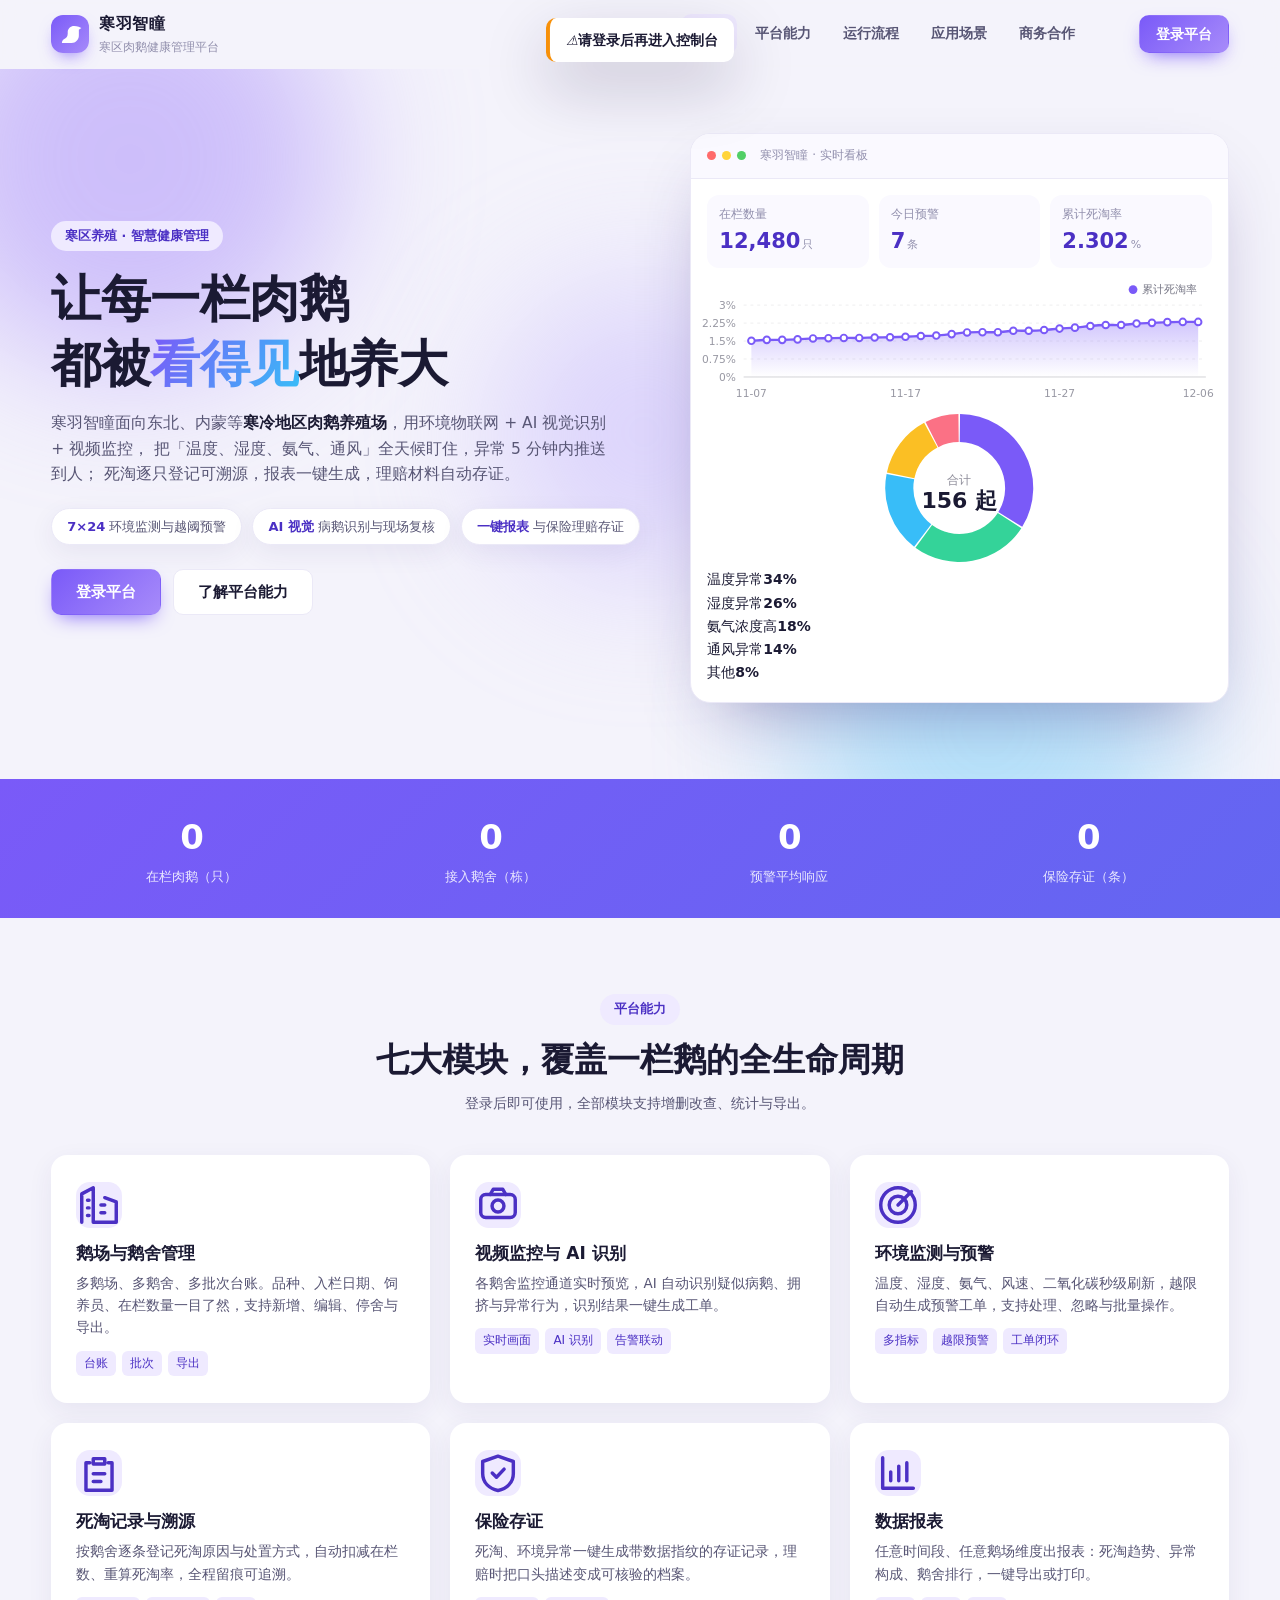
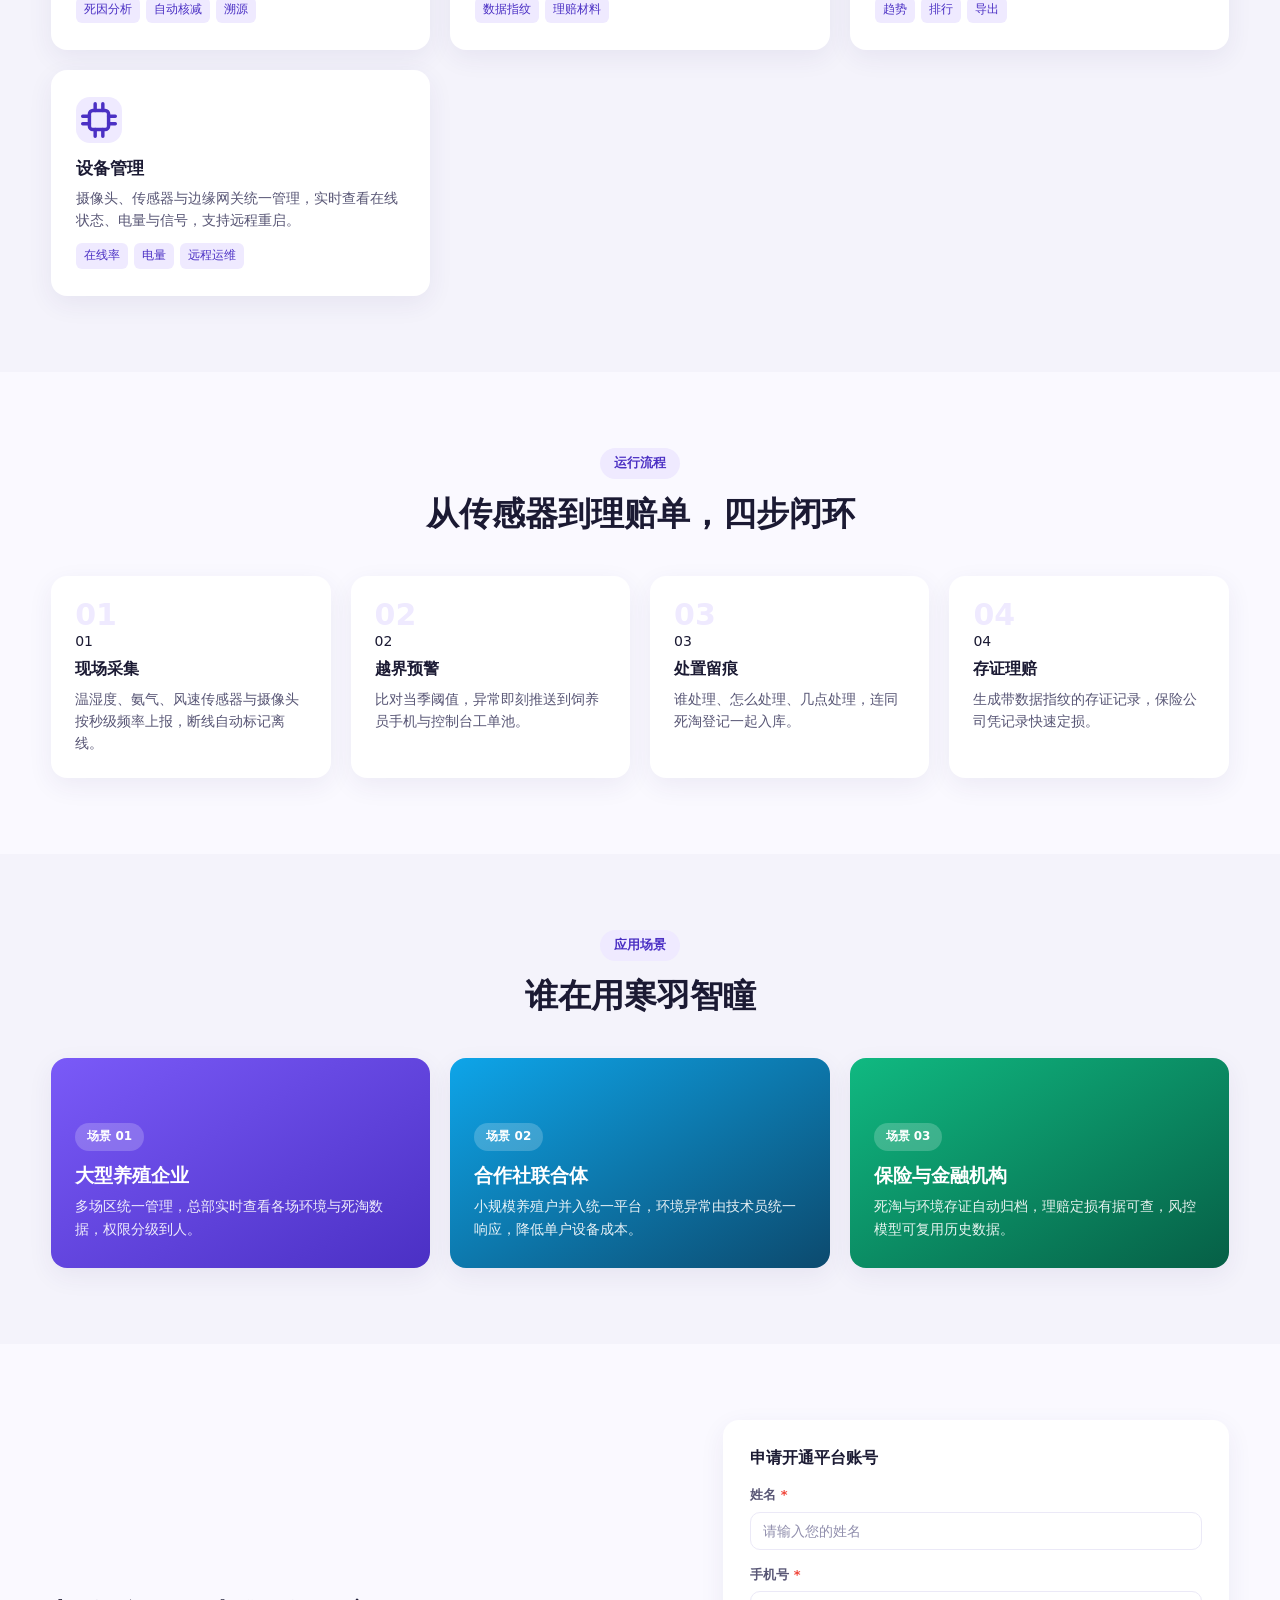
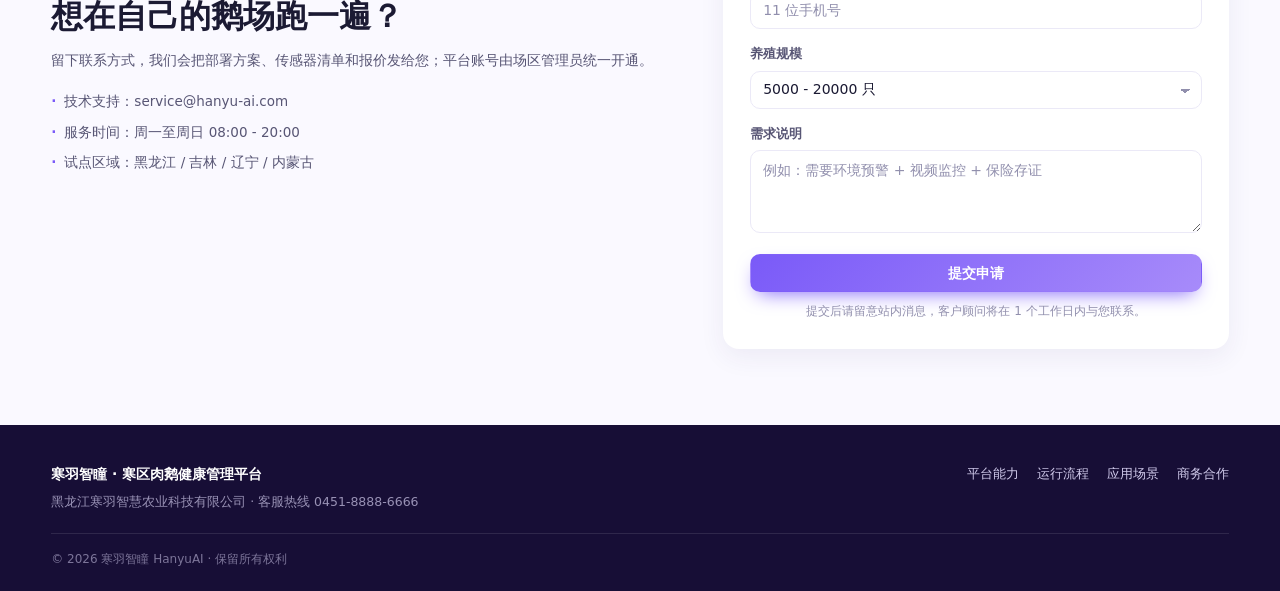
==== app.html @ 6aa3f125 "修复store.js加载崩溃：整份替换为Kelivo最终版v2，新旧接口全兼容" ====
<!DOCTYPE html>
<html lang="zh-CN" data-theme="light" data-accent="purple">
<head>
<meta charset="UTF-8">
<meta name="viewport" content="width=device-width,initial-scale=1">
<title>控制台 · 寒羽智瞳</title>
<link rel="icon" href="data:image/svg+xml,%3Csvg xmlns='http://www.w3.org/2000/svg' viewBox='0 0 32 32'%3E%3Ccircle cx='16' cy='16' r='16' fill='%237a5af8'/%3E%3Cpath d='M21 7c-4 0-7 3-7 6.8V16c0 3.4-1.6 4.9-3.5 6.1C9 23 8 24.3 8 26h10c4.4 0 8-3.6 8-8V11l3-2-3.2-1.6C22.9 7.1 22 7 21 7z' fill='%23fff'/%3E%3C/svg%3E">
<link rel="stylesheet" href="assets/css/theme.css?v=5">
<link rel="stylesheet" href="assets/css/app.css?v=5">
</head>
<body class="app">
<div class="layout" id="layout">

  <aside class="side" id="side">
    <div class="side-brand">
      <span class="brand-mark" aria-hidden="true">
        <svg viewBox="0 0 32 32"><path d="M21 6c-4.3 0-7.8 3.3-7.8 7.4v2.2c0 3.5-1.7 5.1-3.7 6.3C7.2 23.2 6 24.9 6 27h12c4.9 0 8.9-4 8.9-8.9v-7.4l3.1-2-3.4-1.7C24.9 6.3 23 6 21 6z"/><circle cx="22.6" cy="11.2" r="1.25" fill="#fff"/></svg>
      </span>
      <b id="sideName">寒羽智瞳</b>
    </div>
    <nav class="side-nav" id="sideNav" aria-label="功能导航"></nav>
    <button class="side-collapse" id="btnCollapse" type="button" aria-label="收起侧栏">«</button>
  </aside>

  <div class="main">
    <header class="topbar">
      <button class="icon-btn only-m" id="btnMenu" type="button" aria-label="打开菜单">≡</button>
      <h1 class="top-title"><span>寒羽智瞳</span> · <span>寒区肉鹅健康管理平台</span></h1>

      <div class="top-right">
        <button class="icon-btn wide" id="btnLive" type="button" title="实时监测模拟">
          <span id="liveIco"></span><span>实时监测中</span>
        </button>

        <div class="pop-host">
          <button class="icon-btn wide" id="btnMsg" type="button" aria-haspopup="true" aria-expanded="false">
            <span id="msgIco"></span><span>消息</span><b class="dot" id="msgCount">0</b>
          </button>
        </div>

        <div class="pop-host">
          <button class="user-btn" id="btnUser" type="button" aria-haspopup="true" aria-expanded="false">
            <span class="avatar" id="avatar">管</span>
            <span class="user-meta"><b id="uRole">管理员</b><i id="uName">张寒羽</i></span>
            <span class="caret">⌄</span>
          </button>
        </div>

        <button class="icon-btn wide" id="btnFull" type="button"><span>⛶</span><span>全屏</span></button>
      </div>
    </header>

    <main class="view" id="view" tabindex="-1"></main>
  </div>
</div>

<div class="scrim" id="sideMask" hidden></div>

<script src="assets/js/store.js?v=5"></script>
<script src="assets/js/charts.js?v=5"></script>
<script src="assets/js/ui.js?v=5"></script>
<script src="assets/js/app.js?v=5"></script>
</body>
</html>
---- assets/css/theme.css ----
/* ================= 寒羽智瞳 · 设计变量 + 通用组件 ================= */
*,*::before,*::after{box-sizing:border-box}
:root{
  --brand:#7a5af8; --brand-2:#a78bfa; --brand-soft:#efeaff; --brand-ink:#4b30c4;
  --bg:#f4f3fb; --card:#fff; --card-2:#faf9ff; --side-1:#31226b; --side-2:#170e36;
  --ink:#1b1a33; --ink-2:#585675; --ink-3:#918fad; --line:#ebe9f7; --line-2:#f3f1fb;
  --ok:#12b76a; --ok-bg:#e7f8ef; --warn:#f79009; --warn-bg:#fef3e3;
  --danger:#f04438; --danger-bg:#feecea; --info:#2e90fa; --info-bg:#e9f2ff;
  --r:16px; --r-sm:10px; --r-xs:8px;
  --sh:0 8px 26px rgba(56,38,120,.07); --sh-lg:0 24px 64px rgba(30,18,70,.22);
  --ff:"PingFang SC","HarmonyOS Sans SC","Microsoft YaHei","Hiragino Sans GB",system-ui,-apple-system,"Segoe UI",Roboto,Arial,sans-serif;
}
[data-accent=blue]  {--brand:#2e90fa;--brand-2:#7cc4ff;--brand-soft:#e6f1ff;--brand-ink:#1461b8;--side-1:#123a6b;--side-2:#07203f}
[data-accent=green] {--brand:#12b76a;--brand-2:#6ee7b7;--brand-soft:#e4f8ee;--brand-ink:#08794a;--side-1:#0f4a34;--side-2:#052419}
[data-accent=orange]{--brand:#f2820c;--brand-2:#fdba74;--brand-soft:#fff1e0;--brand-ink:#a5510a;--side-1:#5c3411;--side-2:#2c1706}
[data-theme=dark]{
  --bg:#101024; --card:#191933; --card-2:#1f1f3d; --ink:#eceaff; --ink-2:#a6a3c8; --ink-3:#7b789c;
  --line:#2a2a4d; --line-2:#232342; --brand-soft:#241f4d; --sh:0 8px 26px rgba(0,0,0,.35);
  --ok-bg:#12331f; --warn-bg:#3a2a10; --danger-bg:#3a1917; --info-bg:#122740;
}
html,body{margin:0;padding:0}
body{font-family:var(--ff);background:var(--bg);color:var(--ink);font-size:14px;line-height:1.65;-webkit-font-smoothing:antialiased}
h1,h2,h3,h4{margin:0;line-height:1.3;font-weight:700}
p{margin:0}
a{color:inherit;text-decoration:none}
ul,ol{margin:0;padding:0;list-style:none}
img,svg{display:block;max-width:100%}
code{font-family:ui-monospace,Menlo,Consolas,monospace;background:var(--brand-soft);color:var(--brand-ink);padding:1px 6px;border-radius:6px;font-size:12.5px}
:focus-visible{outline:2px solid var(--brand);outline-offset:2px;border-radius:6px}
.sr-only{position:absolute;width:1px;height:1px;overflow:hidden;clip:rect(0 0 0 0);white-space:nowrap}
.skip{position:absolute;left:-999px;top:8px;z-index:99;background:var(--brand);color:#fff;padding:8px 14px;border-radius:8px}
.skip:focus{left:8px}
::-webkit-scrollbar{width:10px;height:10px}
::-webkit-scrollbar-thumb{background:#cfcbe6;border-radius:10px;border:3px solid transparent;background-clip:content-box}
[data-theme=dark] ::-webkit-scrollbar-thumb{background:#3a3a63;background-clip:content-box}

/* ---------- 按钮 ---------- */
.btn{display:inline-flex;align-items:center;justify-content:center;gap:6px;height:38px;padding:0 16px;border:1px solid transparent;
  border-radius:10px;font:600 14px/1 var(--ff);cursor:pointer;background:var(--card);color:var(--ink);transition:.18s ease;white-space:nowrap}
.btn:hover{transform:translateY(-1px)}
.btn:active{transform:none}
.btn.sm{height:32px;padding:0 10px;font-size:13px}
.btn.lg{height:46px;padding:0 24px;font-size:15px}
.btn.block{width:100%}
.btn-primary{background:linear-gradient(135deg,var(--brand),var(--brand-2));color:#fff;box-shadow:0 8px 20px -8px var(--brand)}
.btn-line{border-color:var(--line);background:var(--card);color:var(--ink)}
.btn-line:hover{border-color:var(--brand);color:var(--brand)}
.btn-ghost{background:transparent;color:var(--ink-2)}
.btn-ghost:hover{background:var(--brand-soft);color:var(--brand-ink)}
.btn-soft{background:var(--brand-soft);color:var(--brand-ink)}
.btn-danger{background:var(--danger);color:#fff}
.btn:disabled{opacity:.5;cursor:not-allowed;transform:none}
.icon-btn{display:inline-flex;align-items:center;gap:6px;height:36px;padding:0 10px;border:0;border-radius:10px;background:transparent;
  color:var(--ink-2);cursor:pointer;font:600 13px/1 var(--ff)}
.icon-btn:hover{background:var(--brand-soft);color:var(--brand-ink)}
.ico{width:18px;height:18px;flex:none}
.ico-sm{width:15px;height:15px}

/* ---------- 表单 ---------- */
.input{width:100%;height:38px;padding:0 12px;border:1px solid var(--line);border-radius:10px;background:var(--card);
  color:var(--ink);font:14px/1.5 var(--ff);transition:.16s}
textarea.input{height:auto;padding:9px 12px;resize:vertical}
select.input{appearance:none;background-image:linear-gradient(45deg,transparent 50%,var(--ink-3) 50%),linear-gradient(135deg,var(--ink-3) 50%,transparent 50%);
  background-position:calc(100% - 16px) 17px,calc(100% - 11px) 17px;background-size:5px 5px;background-repeat:no-repeat;padding-right:32px}
.input:focus{border-color:var(--brand);box-shadow:0 0 0 3px color-mix(in srgb,var(--brand) 16%,transparent);outline:0}
.input::placeholder{color:var(--ink-3)}
.field{margin-bottom:14px}
.field>label{display:block;margin-bottom:6px;font-weight:600;font-size:13px;color:var(--ink-2)}
.field>label i{color:var(--danger);font-style:normal}
.field .err{display:none;color:var(--danger);font-size:12px;margin-top:4px}
.field.bad .input{border-color:var(--danger)}
.field.bad .err{display:block}
.field .hint{display:block;color:var(--ink-3);font-size:12px;margin-top:4px}
.form{display:grid;grid-template-columns:1fr 1fr;gap:0 14px}
.form .field.col-2{grid-column:1/-1}
.switch{display:inline-flex;align-items:center;gap:10px;cursor:pointer;user-select:none}
.switch input{position:absolute;opacity:0;width:0;height:0}
.switch .track{width:42px;height:24px;border-radius:99px;background:#d8d5ea;position:relative;transition:.2s;flex:none}
.switch .track::after{content:"";position:absolute;inset:3px auto 3px 3px;width:18px;border-radius:50%;background:#fff;transition:.2s}
.switch input:checked+.track{background:var(--brand)}
.switch input:checked+.track::after{left:21px}
.switch input:focus-visible+.track{outline:2px solid var(--brand);outline-offset:2px}

/* ---------- 卡片 / 徽标 ---------- */
.card{background:var(--card);border-radius:var(--r);box-shadow:var(--sh);border:1px solid transparent}
[data-theme=dark] .card{border-color:var(--line)}
.badge{display:inline-flex;align-items:center;gap:4px;height:24px;padding:0 10px;border-radius:99px;font-size:12px;font-weight:600}
.badge.ok{background:var(--ok-bg);color:var(--ok)}
.badge.warn{background:var(--warn-bg);color:var(--warn)}
.badge.danger{background:var(--danger-bg);color:var(--danger)}
.badge.info{background:var(--info-bg);color:var(--info)}
.badge.gray{background:var(--line-2);color:var(--ink-3)}
.badge.brand{background:var(--brand-soft);color:var(--brand-ink)}
.pill{display:inline-block;padding:5px 14px;border-radius:99px;background:var(--brand-soft);color:var(--brand-ink);font-size:12.5px;font-weight:600}

/* ---------- 表格 ---------- */
.tbl-wrap{width:100%}
.tbl-scroll{overflow-x:auto}
table.tbl{width:100%;border-collapse:separate;border-spacing:0;font-size:13.5px}
table.tbl th{background:var(--card-2);color:var(--ink-2);font-weight:600;text-align:left;padding:11px 14px;white-space:nowrap;
  border-top:1px solid var(--line);border-bottom:1px solid var(--line)}
table.tbl th:first-child{border-left:1px solid var(--line);border-radius:10px 0 0 0}
table.tbl th:last-child{border-right:1px solid var(--line);border-radius:0 10px 0 0}
table.tbl th.sortable{cursor:pointer;user-select:none}
table.tbl th.sortable::after{content:"⇅";margin-left:5px;color:var(--ink-3);font-size:11px}
table.tbl th.asc::after{content:"↑";color:var(--brand)}
table.tbl th.desc::after{content:"↓";color:var(--brand)}
table.tbl td{padding:12px 14px;border-bottom:1px solid var(--line-2);vertical-align:middle}
table.tbl tbody tr:hover td{background:var(--card-2)}
table.tbl tr.clickable{cursor:pointer}
.t-right{text-align:right}.t-center{text-align:center}
.tbl-empty{padding:44px 0;text-align:center;color:var(--ink-3)}
.tbl-ft{display:flex;align-items:center;justify-content:space-between;gap:12px;padding:12px 4px 0;flex-wrap:wrap}
.pager{display:flex;gap:6px;align-items:center}
.pager button{min-width:32px;height:32px;padding:0 8px;border:1px solid var(--line);background:var(--card);border-radius:8px;cursor:pointer;color:var(--ink-2);font-weight:600}
.pager button.on{background:var(--brand);border-color:var(--brand);color:#fff}
.pager button:disabled{opacity:.45;cursor:not-allowed}
.row-act{display:flex;gap:6px}
.link-btn{border:0;background:none;color:var(--brand);cursor:pointer;font:600 13px var(--ff);padding:2px 4px;border-radius:6px}
.link-btn.danger{color:var(--danger)}
.link-btn:hover{background:var(--brand-soft)}

/* ---------- 弹窗 / 抽屉 / Toast ---------- */
.mask{position:fixed;inset:0;background:rgba(24,16,54,.44);backdrop-filter:blur(3px);z-index:80;display:flex;align-items:center;
  justify-content:center;padding:20px;animation:fade .18s ease}
@keyframes fade{from{opacity:0}to{opacity:1}}
.modal{background:var(--card);border-radius:18px;box-shadow:var(--sh-lg);width:100%;max-width:520px;max-height:88vh;display:flex;
  flex-direction:column;animation:pop .2s cubic-bezier(.2,.9,.3,1.2)}
.modal.wide{max-width:760px}
@keyframes pop{from{opacity:0;transform:translateY(14px) scale(.97)}to{opacity:1;transform:none}}
.modal-hd{display:flex;align-items:center;justify-content:space-between;gap:12px;padding:18px 20px 12px}
.modal-hd h3{font-size:17px}
.modal-hd .sub{color:var(--ink-3);font-size:12.5px;margin-top:2px}
.modal-bd{padding:4px 20px 8px;overflow:auto}
.modal-ft{display:flex;justify-content:flex-end;gap:10px;padding:14px 20px 18px;flex-wrap:wrap}
.x-btn{border:0;background:none;font-size:22px;line-height:1;color:var(--ink-3);cursor:pointer;padding:4px 8px;border-radius:8px}
.x-btn:hover{background:var(--line-2);color:var(--ink)}
.drawer-mask{position:fixed;inset:0;background:rgba(24,16,54,.4);z-index:80;display:flex;justify-content:flex-end;animation:fade .18s}
.drawer{background:var(--card);width:min(460px,100%);height:100%;display:flex;flex-direction:column;box-shadow:var(--sh-lg);animation:slide .22s ease}
@keyframes slide{from{transform:translateX(30px);opacity:.6}to{transform:none;opacity:1}}
.toasts{position:fixed;top:18px;left:50%;transform:translateX(-50%);z-index:99;display:flex;flex-direction:column;gap:10px;align-items:center;pointer-events:none}
.toast{pointer-events:auto;background:var(--card);border-left:4px solid var(--brand);box-shadow:var(--sh-lg);border-radius:10px;
  padding:11px 16px;font-weight:600;font-size:13.5px;max-width:min(92vw,460px);animation:drop .2s ease}
.toast.ok{border-color:var(--ok)}.toast.warn{border-color:var(--warn)}.toast.err{border-color:var(--danger)}
@keyframes drop{from{opacity:0;transform:translateY(-10px)}to{opacity:1;transform:none}}

/* ---------- 图表通用 ---------- */
.chart-box{position:relative;width:100%}
.chart-tip{position:absolute;z-index:5;pointer-events:none;background:var(--card);box-shadow:var(--sh-lg);border-radius:10px;
  padding:8px 11px;font-size:12.5px;line-height:1.7;white-space:nowrap;border:1px solid var(--line);opacity:0;transition:opacity .12s}
.chart-tip b{display:block;margin-bottom:2px;color:var(--ink)}
.chart-tip i{display:inline-block;width:8px;height:8px;border-radius:50%;margin-right:6px}
.chart-lg{display:flex;gap:14px;justify-content:flex-end;flex-wrap:wrap;font-size:12.5px;color:var(--ink-2)}
.chart-lg span{display:inline-flex;align-items:center;gap:6px;cursor:default}
.chart-lg em{width:9px;height:9px;border-radius:50%;display:inline-block}
.donut-box{display:flex;align-items:center;gap:18px;flex-wrap:wrap}
.donut-lg{flex:1;min-width:150px;display:flex;flex-direction:column;gap:9px}
.donut-lg li{display:flex;align-items:center;gap:8px;font-size:13px;cursor:default;border-radius:8px;padding:2px 4px}
.donut-lg li:hover{background:var(--card-2)}
.donut-lg em{width:9px;height:9px;border-radius:50%}
.donut-lg span{flex:1;color:var(--ink-2)}
.donut-lg b{color:var(--brand-ink);font-variant-numeric:tabular-nums}
.only-m{display:none}
@media(max-width:820px){.only-m{display:inline-flex}.form{grid-template-columns:1fr}}
---- assets/css/app.css ----
/* ================= 控制台（v2） ================= */
.app { height: 100vh; overflow: hidden; }
.layout { display: flex; height: 100vh; }

/* ---------- 侧栏：上图标下文字 ---------- */
.side {
  width: 106px; flex: none;
  background: linear-gradient(180deg, var(--side-1), var(--side-2));
  color: #cfc7f0;
  display: flex; flex-direction: column;
  align-items: center; padding: 16px 0 12px;
  z-index: 45;
}
.side-brand { display: flex; flex-direction: column; align-items: center; gap: 6px; margin-bottom: 16px; }
.side-brand b { font-size: 12px; color: #fff; letter-spacing: 1px; }
.side .brand-mark { width: 36px; height: 36px; }
.side-nav { flex: 1; width: 100%; overflow-y: auto; display: flex; flex-direction: column; gap: 4px; padding: 0 10px; }
.side-nav::-webkit-scrollbar { width: 0; }
.side-nav a {
  display: flex; flex-direction: column; align-items: center; gap: 3px;
  padding: 11px 2px 9px; border-radius: 14px;
  color: #b6acdf; font-size: 11.5px; font-weight: 600;
  transition: .15s; position: relative; flex: none;
}
.side-nav a .ico { width: 21px; height: 21px; }
.side-nav a:hover { background: rgba(255, 255, 255, .08); color: #fff; }
.side-nav a.on {
  background: linear-gradient(135deg, rgba(167, 139, 250, .34), rgba(122, 90, 248, .5));
  color: #fff; box-shadow: 0 0 0 1px rgba(255, 255, 255, .15);
}
.side-nav a b.dot {
  position: absolute; top: 5px; right: 12px;
  min-width: 15px; height: 15px; padding: 0 3px;
  border-radius: 99px; background: var(--danger);
  color: #fff; font-size: 10px; line-height: 15px; text-align: center;
}
.side-foot { display: none; }

/* ---------- 顶栏 ---------- */
.main { flex: 1; display: flex; flex-direction: column; min-width: 0; }
.topbar {
  height: 62px; flex: none;
  display: flex; align-items: center; gap: 12px;
  padding: 0 20px;
  background: var(--card); border-bottom: 1px solid var(--line);
  z-index: 20;
}
.top-title {
  font-size: 16px; font-weight: 800;
  white-space: nowrap; overflow: hidden; text-overflow: ellipsis;
}
.top-title span { color: var(--ink-2); font-weight: 600; }
.top-right { margin-left: auto; display: flex; align-items: center; gap: 4px; }
.tb-live {
  display: inline-flex; align-items: center; gap: 7px;
  height: 30px; padding: 0 12px; border: 0; border-radius: 99px;
  background: var(--ok-bg); color: var(--ok);
  font-size: 12px; font-weight: 700; cursor: pointer;
}
.tb-live i { width: 7px; height: 7px; border-radius: 50%; background: currentColor; animation: pulse2 1.6s infinite; }
.tb-live.off { background: var(--line-2); color: var(--ink-3); }
.tb-live.off i { animation: none; }
@keyframes pulse2 { 50% { opacity: .25; } }
.tb-btn {
  display: inline-flex; align-items: center; gap: 7px;
  height: 36px; padding: 0 11px; border: 0; border-radius: 10px;
  background: transparent; color: var(--ink-2);
  cursor: pointer; font-size: 13px; font-weight: 600;
}
.tb-btn:hover { background: var(--brand-soft); color: var(--brand); }
.tb-btn svg { width: 18px; height: 18px; }
.dotnum {
  min-width: 18px; height: 18px; padding: 0 5px;
  border-radius: 99px; background: var(--danger); color: #fff;
  font-size: 11px; display: grid; place-items: center; font-weight: 700;
}
.tb-user {
  display: flex; align-items: center; gap: 9px;
  height: 40px; padding: 0 10px;
  border: 0; border-radius: 12px; background: transparent;
  cursor: pointer; color: var(--ink);
}
.tb-user:hover { background: var(--line-2); }
.avatar {
  width: 32px; height: 32px; border-radius: 50%;
  background: linear-gradient(135deg, var(--brand), var(--brand-2));
  color: #fff; font-size: 13px; font-weight: 700;
  display: grid; place-items: center; flex: none;
}
.tb-user-txt { display: flex; flex-direction: column; line-height: 1.2; text-align: left; }
.tb-user-txt i { font-style: normal; font-size: 11px; color: var(--ink-3); }
.tb-user-txt b { font-size: 13px; }
.only-m { display: none; }
@media (max-width: 900px) {
  .only-m { display: inline-flex; }
  .top-title span, .tb-user-txt { display: none; }
}

/* ---------- 视图 ---------- */
.view { flex: 1; overflow-y: auto; padding: 22px; scroll-behavior: smooth; }
.page-hd { display: flex; align-items: flex-end; justify-content: space-between; gap: 14px; margin-bottom: 16px; flex-wrap: wrap; }
.page-hd h2 { font-size: 21px; font-weight: 800; }
.page-hd p { font-size: 13px; color: var(--ink-3); margin-top: 3px; }
.page-act { display: flex; gap: 9px; flex-wrap: wrap; }

/* ---------- KPI ---------- */
.kpi-row { display: grid; grid-template-columns: repeat(auto-fit, minmax(224px, 1fr)); gap: 16px; margin-bottom: 16px; }
.kpi {
  display: flex; align-items: center; gap: 14px;
  padding: 18px; border-radius: var(--r);
  background: var(--card); border: 1px solid transparent;
  box-shadow: var(--sh); cursor: pointer;
  transition: .2s; text-align: left; width: 100%;
}
.kpi:hover { transform: translateY(-3px); border-color: #ded5ff; box-shadow: 0 16px 36px rgba(56, 38, 120, .12); }
.kpi-ico {
  width: 50px; height: 50px; border-radius: 15px; flex: none;
  background: var(--brand-soft); color: var(--brand);
  display: grid; place-items: center;
}
.kpi-ico svg { width: 25px; height: 25px; }
.kpi-b { min-width: 0; }
.kpi-b > span { display: block; }
.kpi-b > span:first-child { font-size: 12.5px; color: var(--ink-3); }
.kpi-v {
  font-size: 26px; font-weight: 800; color: var(--brand-ink);
  font-variant-numeric: tabular-nums; line-height: 1.2;
}
.kpi-v small { font-size: 12px; font-weight: 600; color: var(--ink-2); margin-left: 3px; }
.kpi-s { font-size: 11.5px; color: var(--ink-3); }
.kpi.warn .kpi-ico { background: var(--warn-bg); color: var(--warn); }
.kpi.info .kpi-ico { background: var(--info-bg); color: var(--info); }

/* ---------- 布局 / 卡片头 ---------- */
.grid { display: grid; gap: 16px; margin-bottom: 16px; }
.g-2-1 { grid-template-columns: 1.55fr 1fr; }
.g-2 { grid-template-columns: 1fr 1fr; }
@media (max-width: 1100px) { .g-2-1, .g-2 { grid-template-columns: 1fr; } }
.card-hd { display: flex; align-items: center; gap: 12px; padding: 16px 18px 4px; flex-wrap: wrap; }
.card-hd h3 { font-size: 15.5px; font-weight: 700; }
.card-hd .tools { margin-left: auto; display: flex; gap: 8px; align-items: center; }
.card-bd { padding: 8px 18px 18px; }
.mini-note { font-size: 11.5px; color: var(--ink-3); }

/* ---------- 工具条 / 分段 / Tabs ---------- */
.toolbar { display: flex; align-items: flex-end; gap: 10px; flex-wrap: wrap; margin-bottom: 14px; }
.toolbar .field { margin: 0; min-width: 130px; }
.toolbar .grow { flex: 1; min-width: 200px; }
.toolbar-r { margin-left: auto; display: flex; gap: 9px; flex-wrap: wrap; }
.seg {
  display: inline-flex; padding: 3px; gap: 2px;
  background: var(--line-2); border-radius: 9px;
}
.seg button {
  height: 28px; padding: 0 12px; border: 0; border-radius: 7px;
  background: transparent; cursor: pointer;
  font-size: 12.5px; color: var(--ink-2); font-weight: 600;
}
.seg button.on { background: var(--card); color: var(--brand); box-shadow: var(--sh); }
.tabs { display: flex; gap: 4px; border-bottom: 1px solid var(--line); margin-bottom: 16px; overflow-x: auto; }
.tabs button {
  height: 40px; padding: 0 15px; border: 0; background: none;
  cursor: pointer; font-size: 14px; font-weight: 600; color: var(--ink-2);
  border-bottom: 2px solid transparent; white-space: nowrap;
}
.tabs button.on { color: var(--brand); border-bottom-color: var(--brand); }
.chips { display: flex; gap: 8px; flex-wrap: wrap; margin-bottom: 12px; }
.chip {
  padding: 6px 14px; border-radius: 99px;
  border: 1px solid var(--line); background: var(--card);
  font-size: 13px; font-weight: 600; color: var(--ink-2); cursor: pointer;
}
.chip.on { background: var(--brand); border-color: var(--brand); color: #fff; }

/* ---------- 数字统计 ---------- */
.stat-strip { display: grid; grid-template-columns: repeat(auto-fit, minmax(160px, 1fr)); gap: 14px; margin-bottom: 16px; }
.stat { padding: 14px 16px; border-radius: 14px; background: var(--card); border: 1px solid var(--line); box-shadow: var(--sh); }
.stat span { font-size: 12px; color: var(--ink-3); }
.stat b { display: block; font-size: 22px; font-weight: 800; color: var(--ink); font-variant-numeric: tabular-nums; }

/* ---------- 环境卡片（预警页） ---------- */
.env-grid { display: grid; grid-template-columns: repeat(auto-fill, minmax(215px, 1fr)); gap: 12px; }
.env-card {
  background: var(--card); border-radius: 13px;
  box-shadow: var(--sh); padding: 13px;
  border: 1px solid var(--line); cursor: pointer;
}
.env-card.bad { border-color: #f7c8c3; }
.env-hd { display: flex; align-items: center; justify-content: space-between; margin-bottom: 8px; }
.env-hd b { font-size: 14px; }
.env-metrics { display: grid; grid-template-columns: 1fr 1fr; gap: 6px; }
.env-m { background: var(--card-2); border-radius: 9px; padding: 6px 8px; }
.env-m span { display: block; font-size: 11px; color: var(--ink-3); }
.env-m b { font-size: 16px; font-variant-numeric: tabular-nums; }
.env-m.bad b { color: var(--danger); }
.env-spark { margin-top: 8px; }
.bar-cell { font-size: 11px; color: var(--ink-3); }

/* ---------- 视频监控模块 ---------- */
.mv-tool { display: flex; gap: 10px; flex-wrap: wrap; align-items: center; margin-bottom: 14px; }
.mv-grid { display: grid; grid-template-columns: repeat(auto-fill, minmax(320px, 1fr)); gap: 16px; }
.mv-card {
  background: var(--card); border-radius: 14px; overflow: hidden;
  border: 1px solid var(--line); box-shadow: var(--sh); cursor: pointer;
  transition: .18s;
}
.mv-card:hover { transform: translateY(-3px); border-color: #d7ccff; }
.mv-video { position: relative; height: 186px; background: #221b45; overflow: hidden; }
.mv-img { width: 100%; height: 100%; object-fit: cover; }
.mv-bg {
  position: absolute; inset: 0;
  background: radial-gradient(120% 90% at 50% 115%, rgba(255, 255, 255, .14), transparent 60%),
              linear-gradient(165deg, #2a2050, #4b3a88 55%, #6c56b8);
}
.mv-grid2 {
  position: absolute; inset: 0;
  background-image:
    repeating-linear-gradient(0deg, rgba(255, 255, 255, .05) 0 1px, transparent 1px 34px),
    repeating-linear-gradient(90deg, rgba(255, 255, 255, .05) 0 1px, transparent 1px 34px);
}
.mv-scan {
  position: absolute; left: 0; right: 0; height: 60px;
  background: linear-gradient(180deg, transparent, rgba(160, 130, 255, .25), transparent);
  animation: mvscan 3.4s linear infinite;
}
@keyframes mvscan { from { top: -60px; } to { top: 100%; } }
.mv-lens {
  position: absolute; left: 50%; top: 50%;
  width: 52px; height: 52px; margin: -26px 0 0 -26px;
  border-radius: 50%; border: 2px solid rgba(255, 255, 255, .5);
  background: rgba(255, 255, 255, .12);
}
.mv-lens::after {
  content: ''; position: absolute; inset: 14px;
  border-radius: 50%; background: rgba(255, 255, 255, .55);
}
.mv-tag {
  position: absolute; top: 10px; left: 10px;
  padding: 2px 9px; border-radius: 7px;
  background: rgba(30, 16, 80, .72); color: #fff;
  font-size: 11.5px; font-weight: 700; letter-spacing: .5px;
}
.mv-rec {
  position: absolute; top: 10px; right: 10px;
  display: flex; align-items: center; gap: 5px;
  padding: 2px 9px; border-radius: 99px;
  background: rgba(0, 0, 0, .4); color: #fff; font-size: 11px;
}
.mv-rec .d { width: 7px; height: 7px; border-radius: 50%; background: #ff4d4f; animation: mvblink 1.3s infinite; }
.mv-rec.off .d { background: #8f8aa8; animation: none; }
@keyframes mvblink { 50% { opacity: .3; } }
.mv-detect {
  position: absolute; border: 2px solid #ff4d4f; border-radius: 4px;
  box-shadow: 0 0 0 2px rgba(255, 77, 79, .2);
}
.mv-detect-t {
  position: absolute; left: -2px; top: -22px;
  padding: 1px 7px; border-radius: 5px;
  background: #ff4d4f; color: #fff; font-size: 10.5px; font-weight: 700;
  white-space: nowrap;
}
.mv-time {
  position: absolute; left: 10px; right: 10px; bottom: 8px;
  display: flex; justify-content: space-between;
  color: rgba(255, 255, 255, .88); font-size: 10.5px;
}
.mv-meta {
  display: flex; align-items: center; gap: 10px;
  padding: 11px 13px;
}
.mv-meta b { font-size: 14px; }
.mv-meta .z { flex: 1; font-size: 12px; color: var(--ink-3); overflow: hidden; text-overflow: ellipsis; white-space: nowrap; }
.mv-player { display: grid; grid-template-columns: 1.5fr 1fr; gap: 16px; align-items: stretch; }
@media (max-width: 860px) { .mv-player { grid-template-columns: 1fr; } }
.mv-big { position: relative; height: 330px; background: #221b45; border-radius: 12px; overflow: hidden; }
.mv-info .dl b { width: 92px; }

/* ---------- 气泡菜单（用户卡片） ---------- */
.pop { padding: 8px; }
.pop-hd { display: flex; align-items: center; justify-content: space-between; padding: 4px 6px 10px; }
.pop-hd b { font-size: 13.5px; }
.up-hd {
  display: flex; align-items: center; gap: 12px;
  padding: 12px; margin: -4px -4px 8px;
  border-radius: 10px;
  background: linear-gradient(135deg, var(--brand), var(--brand-2));
  color: #fff;
}
.up-hd .avatar { width: 40px; height: 40px; font-size: 16px; background: rgba(255, 255, 255, .25); }
.up-hd b { display: block; font-size: 15px; color: #fff; }
.up-hd span { font-size: 12px; opacity: .9; }
.up-item {
  display: flex; align-items: center; gap: 9px;
  width: 100%; padding: 9px 10px; border: 0; border-radius: 9px;
  background: transparent; cursor: pointer;
  font: 600 13px/1 var(--ff); color: var(--ink); text-align: left;
}
.up-item:hover { background: var(--brand-soft); color: var(--brand); }
.up-item svg { width: 16px; height: 16px; }
.up-item.danger { color: var(--danger); }
.up-item.danger:hover { background: var(--danger-bg); }
.up-sep { height: 1px; background: var(--line-2); margin: 6px 2px; }
.msg-item { padding: 10px 8px; border-radius: 9px; cursor: pointer; }
.msg-item:hover { background: var(--line-2); }
.msg-item b { display: block; font-size: 13.5px; }
.msg-item.unread b::before {
  content: ''; display: inline-block; width: 7px; height: 7px;
  border-radius: 50%; background: var(--danger); margin-right: 6px; vertical-align: middle;
}
.msg-item p { font-size: 12.5px; color: var(--ink-2); margin: 3px 0; }
.msg-item time { font-size: 11px; color: var(--ink-3); }

/* ---------- 排障用 ---------- */
.loading { padding: 60px 0; text-align: center; color: var(--ink-3); }
.scrim { position: fixed; inset: 0; background: rgba(20, 12, 45, .45); z-index: 35; }
@media (max-width: 900px) {
  .side {
    position: fixed; left: 0; top: 0; bottom: 0; z-index: 60;
    transform: translateX(-100%); transition: transform .22s; width: 112px;
  }
  .side.open { transform: none; }
  .view { padding: 14px; }
}
@media print {
  .side, .topbar, .page-act, .card-act, .pager, .toasts { display: none !important; }
  .view { overflow: visible; }
  .card { box-shadow: none; break-inside: avoid; }
}
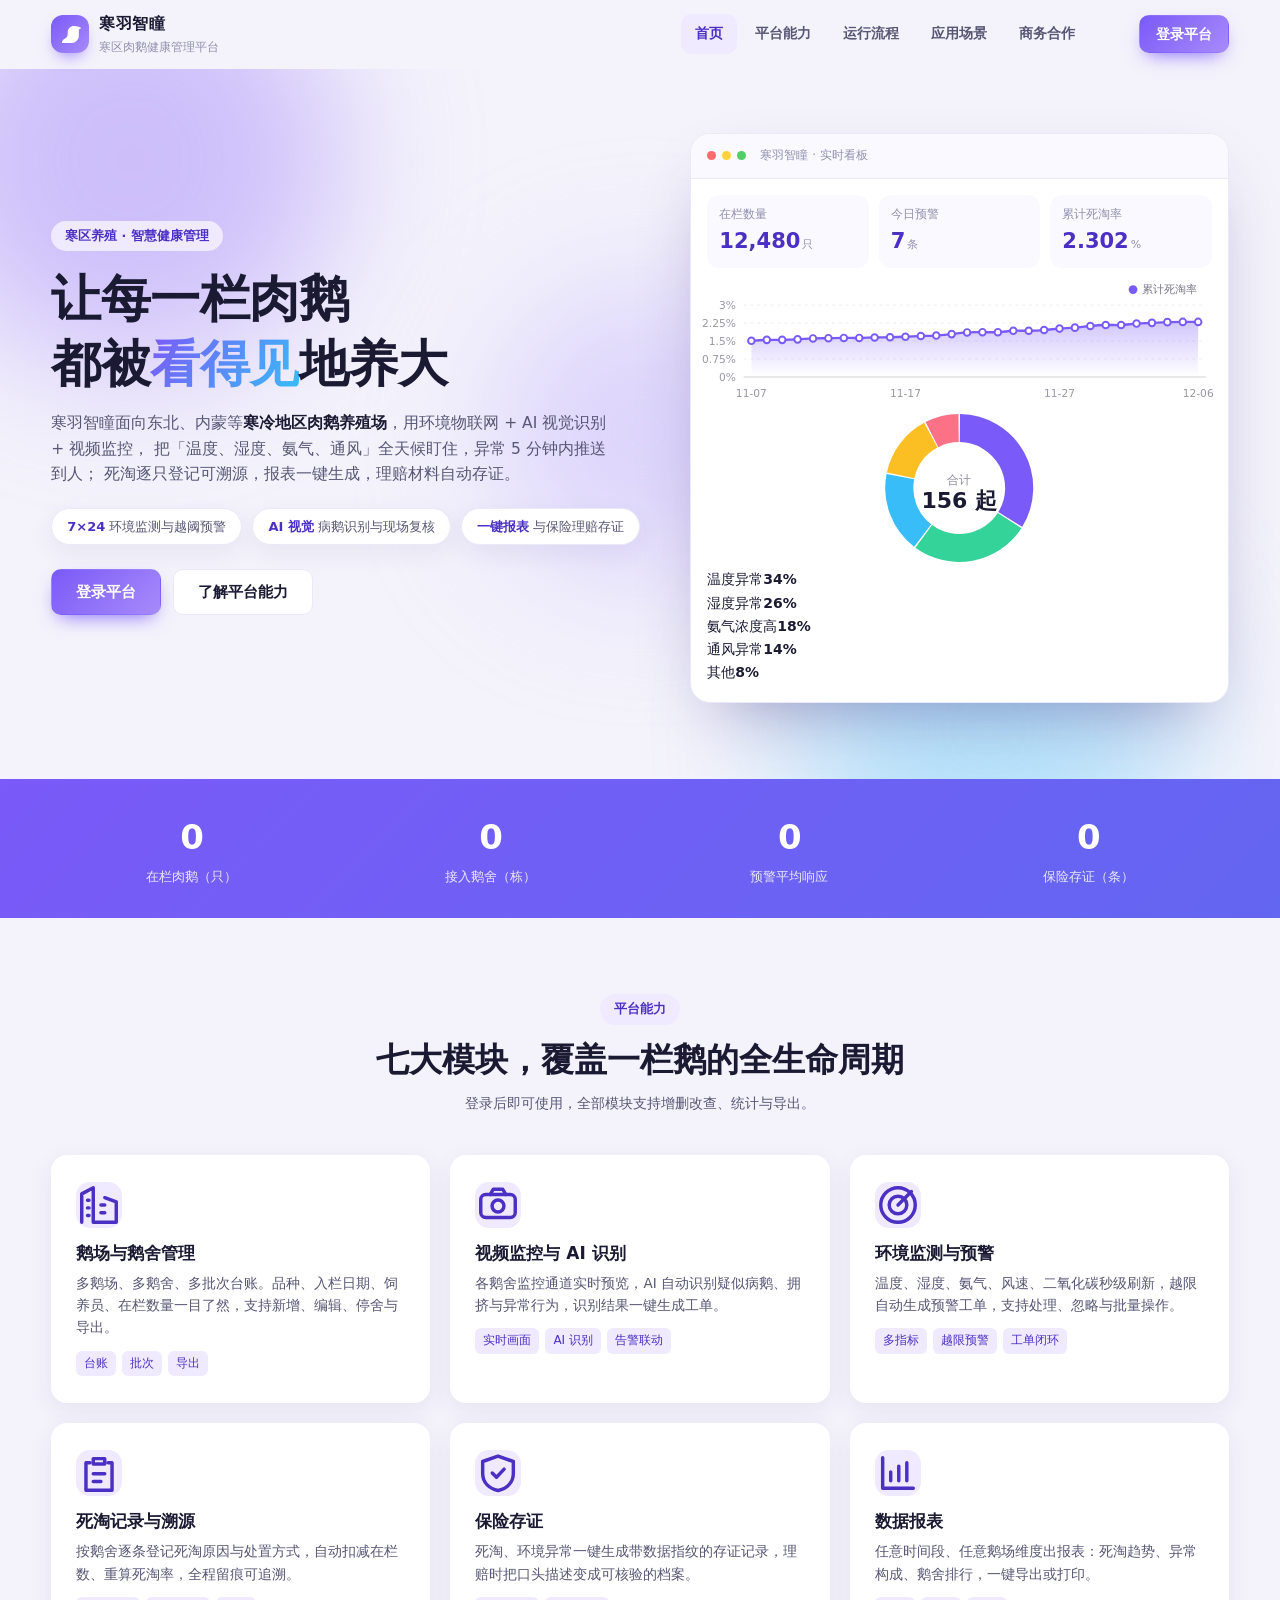
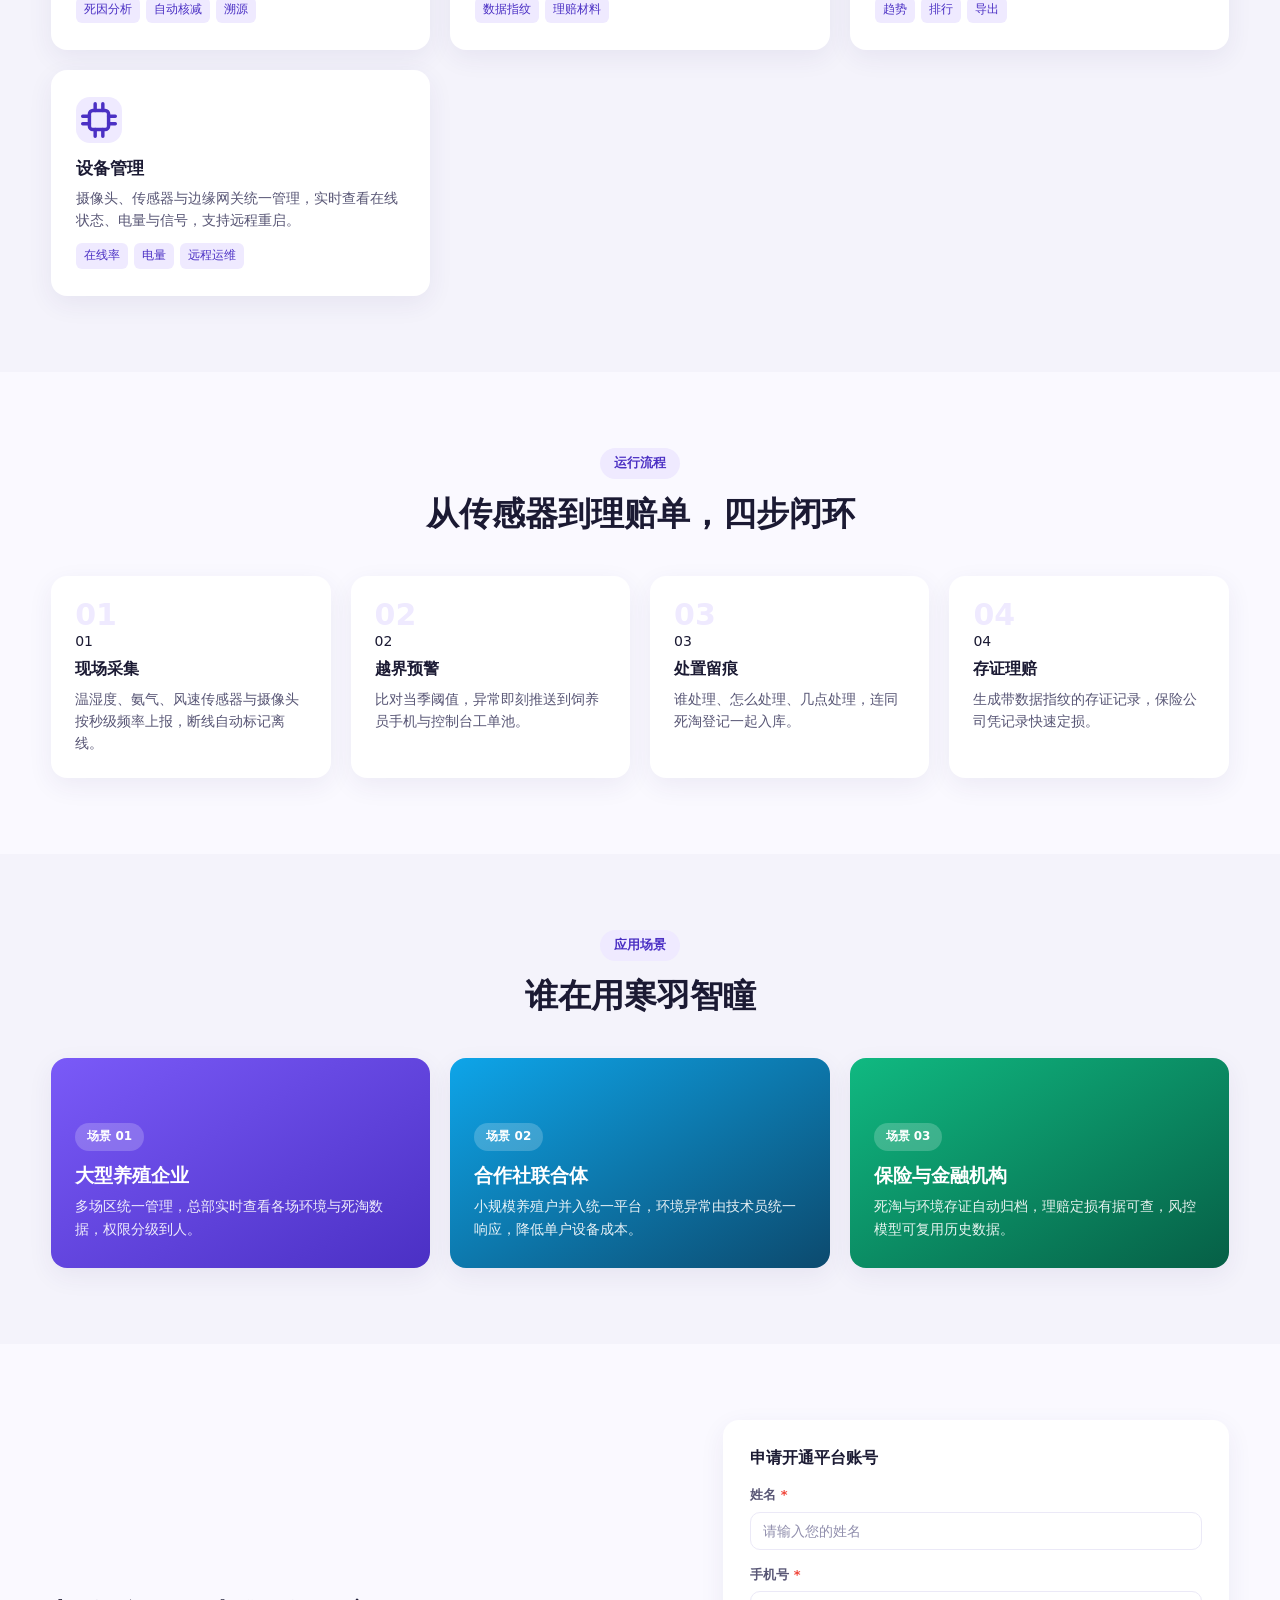
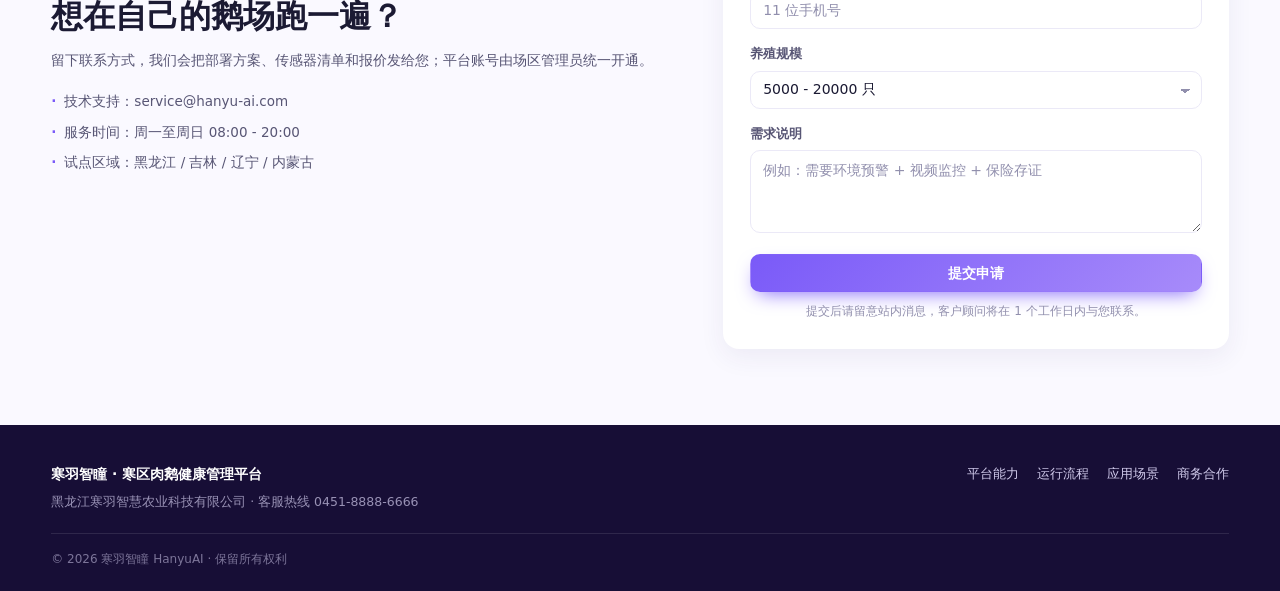
==== commit e3a3f1a7: "修复控制台白屏：整份替换app.js为Kelivo最终配套版，与store.js v2完全匹配" ====
--- a/app.html
+++ b/app.html
@@ -5,8 +5,8 @@
 <meta name="viewport" content="width=device-width,initial-scale=1">
 <title>控制台 · 寒羽智瞳</title>
 <link rel="icon" href="data:image/svg+xml,%3Csvg xmlns='http://www.w3.org/2000/svg' viewBox='0 0 32 32'%3E%3Ccircle cx='16' cy='16' r='16' fill='%237a5af8'/%3E%3Cpath d='M21 7c-4 0-7 3-7 6.8V16c0 3.4-1.6 4.9-3.5 6.1C9 23 8 24.3 8 26h10c4.4 0 8-3.6 8-8V11l3-2-3.2-1.6C22.9 7.1 22 7 21 7z' fill='%23fff'/%3E%3C/svg%3E">
-<link rel="stylesheet" href="assets/css/theme.css?v=5">
-<link rel="stylesheet" href="assets/css/app.css?v=5">
+<link rel="stylesheet" href="assets/css/theme.css?v=6">
+<link rel="stylesheet" href="assets/css/app.css?v=6">
 </head>
 <body class="app">
 <div class="layout" id="layout">
@@ -56,9 +56,9 @@
 
 <div class="scrim" id="sideMask" hidden></div>
 
-<script src="assets/js/store.js?v=5"></script>
-<script src="assets/js/charts.js?v=5"></script>
-<script src="assets/js/ui.js?v=5"></script>
-<script src="assets/js/app.js?v=5"></script>
+<script src="assets/js/store.js?v=6"></script>
+<script src="assets/js/charts.js?v=6"></script>
+<script src="assets/js/ui.js?v=6"></script>
+<script src="assets/js/app.js?v=6"></script>
 </body>
 </html>
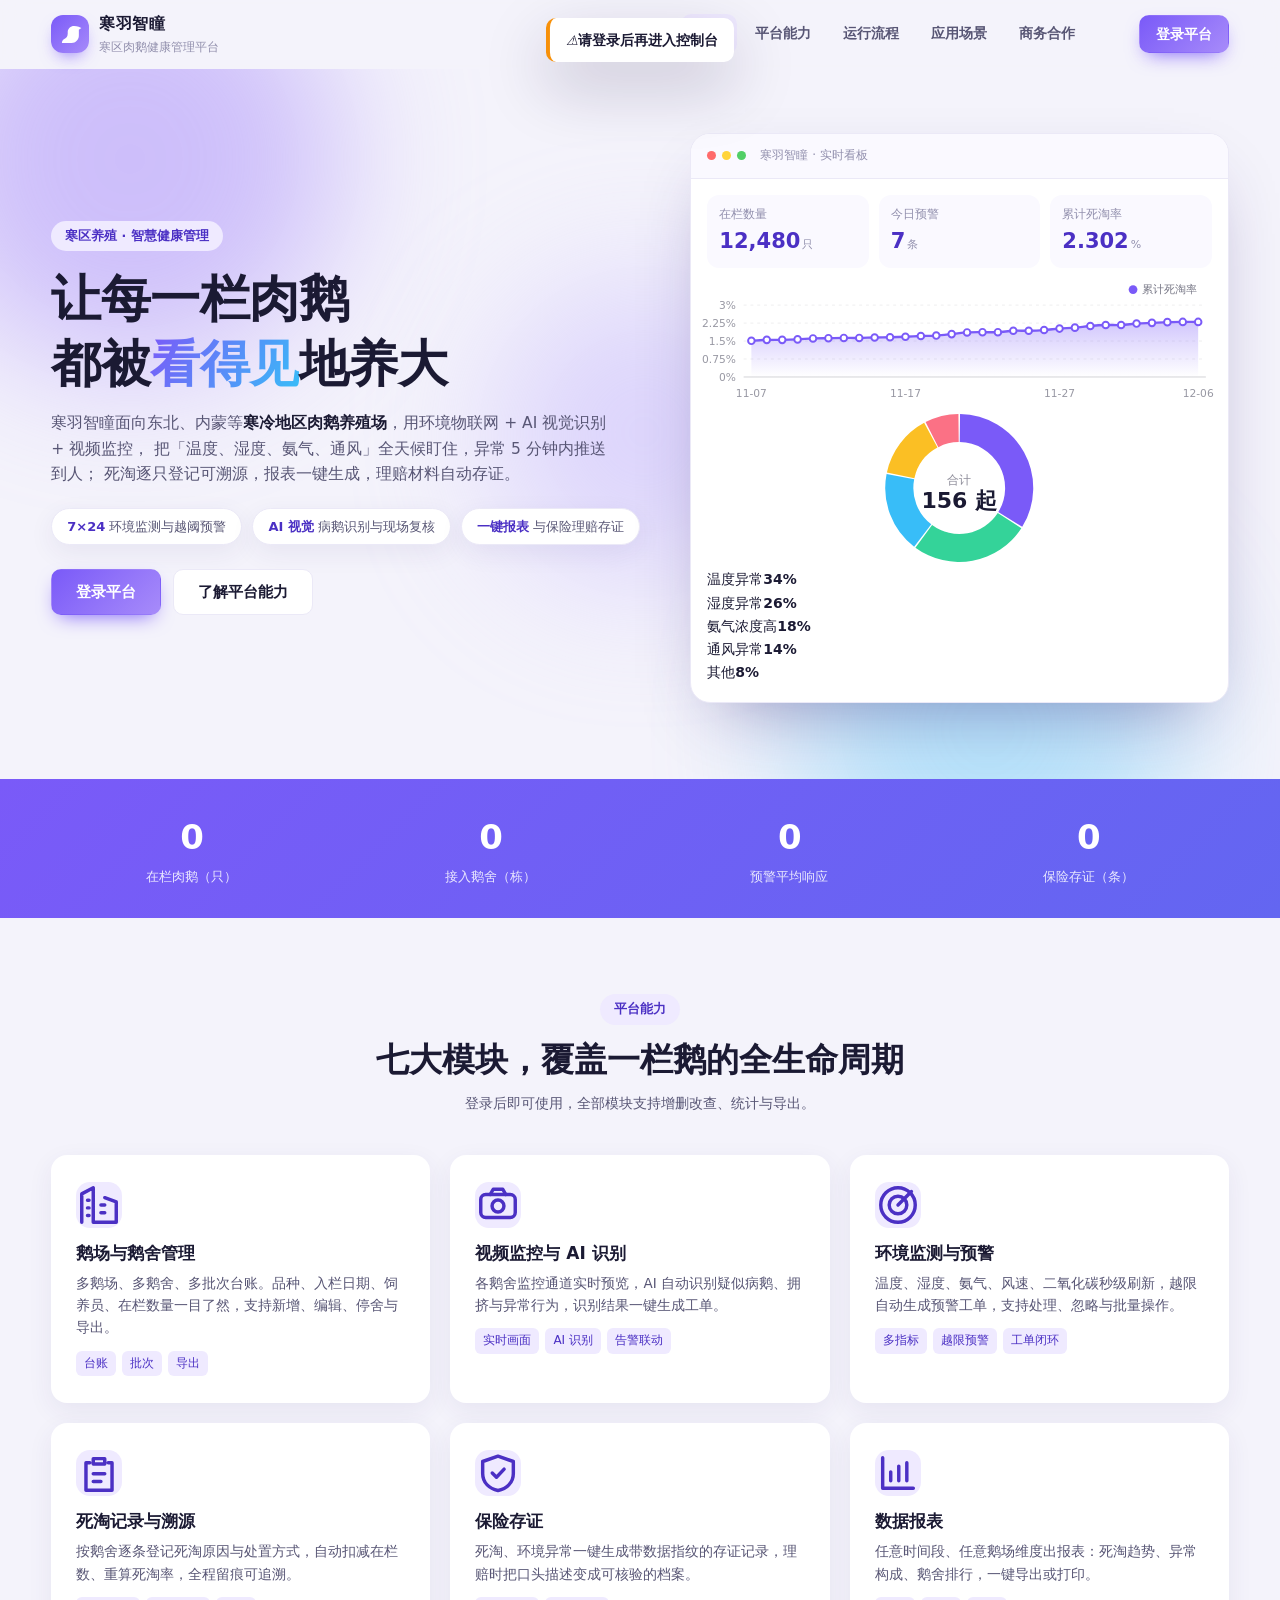
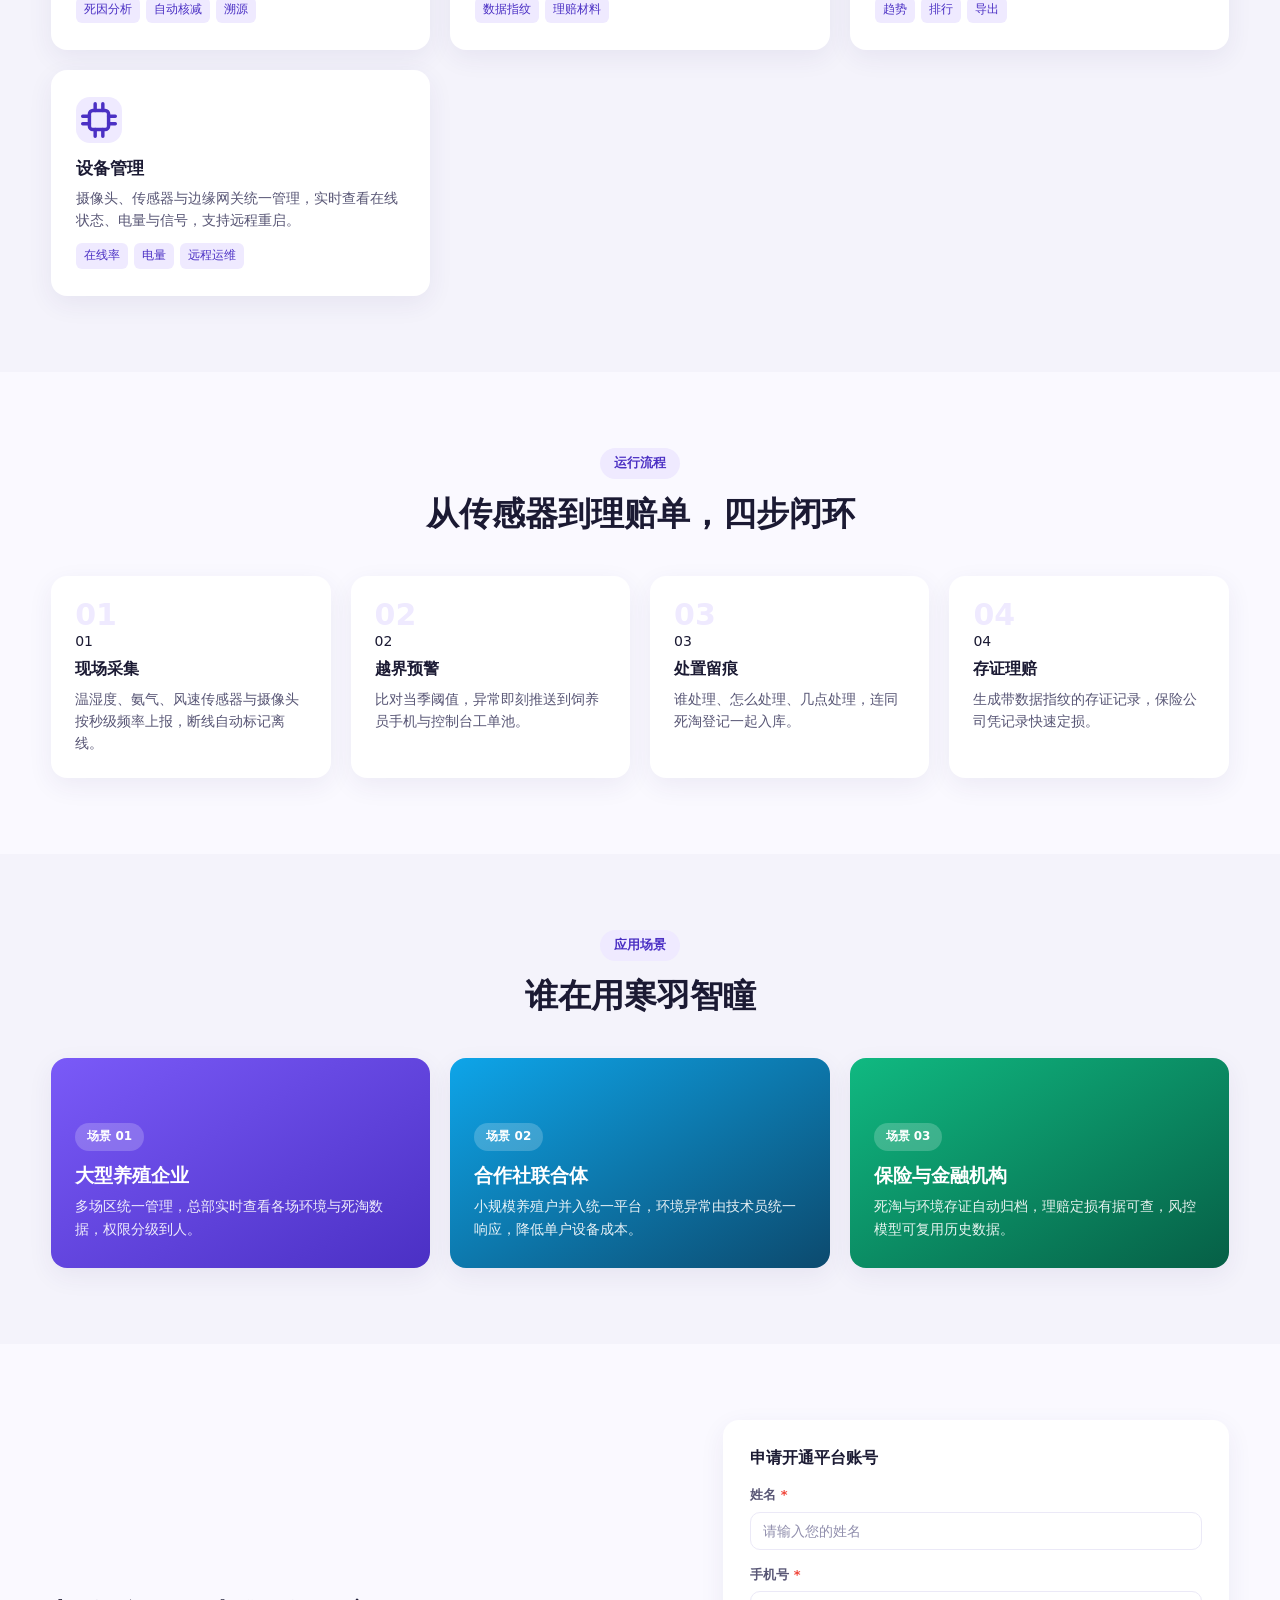
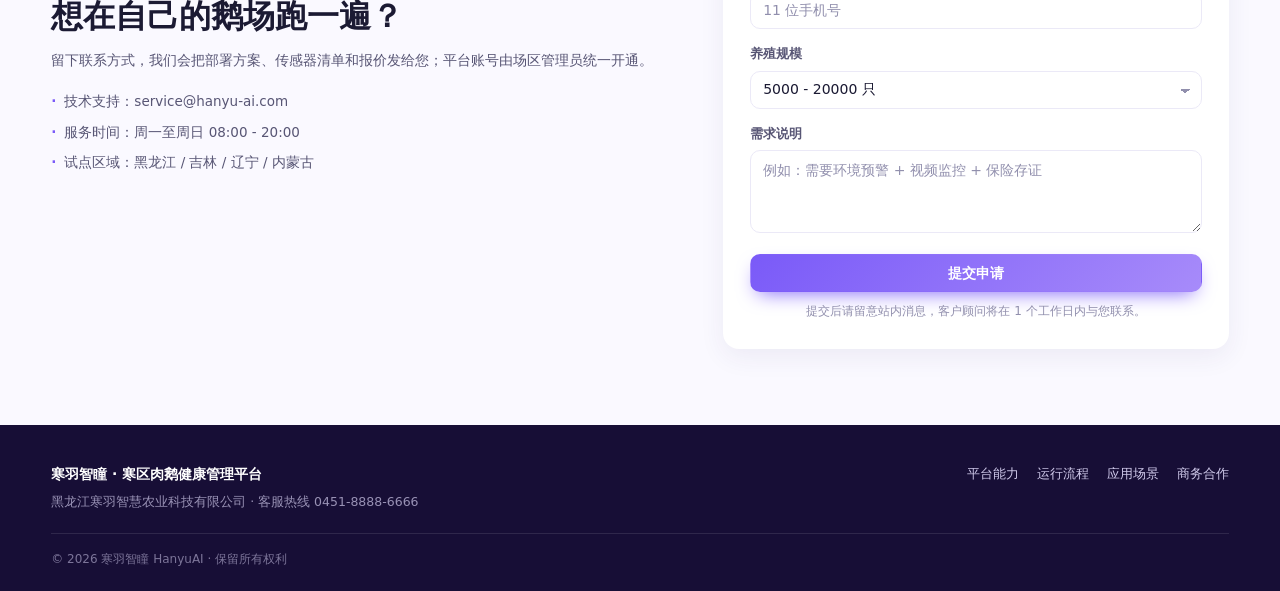
==== commit 77f0737b: "侧栏图标缩小到15px，新增4个功能页(免疫防疫/饲料管理/巡舍考勤/消息通知)，菜单13项" ====
--- a/app.html
+++ b/app.html
@@ -5,8 +5,8 @@
 <meta name="viewport" content="width=device-width,initial-scale=1">
 <title>控制台 · 寒羽智瞳</title>
 <link rel="icon" href="data:image/svg+xml,%3Csvg xmlns='http://www.w3.org/2000/svg' viewBox='0 0 32 32'%3E%3Ccircle cx='16' cy='16' r='16' fill='%237a5af8'/%3E%3Cpath d='M21 7c-4 0-7 3-7 6.8V16c0 3.4-1.6 4.9-3.5 6.1C9 23 8 24.3 8 26h10c4.4 0 8-3.6 8-8V11l3-2-3.2-1.6C22.9 7.1 22 7 21 7z' fill='%23fff'/%3E%3C/svg%3E">
-<link rel="stylesheet" href="assets/css/theme.css?v=6">
-<link rel="stylesheet" href="assets/css/app.css?v=6">
+<link rel="stylesheet" href="assets/css/theme.css?v=7">
+<link rel="stylesheet" href="assets/css/app.css?v=7">
 </head>
 <body class="app">
 <div class="layout" id="layout">
@@ -56,9 +56,9 @@
 
 <div class="scrim" id="sideMask" hidden></div>
 
-<script src="assets/js/store.js?v=6"></script>
-<script src="assets/js/charts.js?v=6"></script>
-<script src="assets/js/ui.js?v=6"></script>
-<script src="assets/js/app.js?v=6"></script>
+<script src="assets/js/store.js?v=7"></script>
+<script src="assets/js/charts.js?v=7"></script>
+<script src="assets/js/ui.js?v=7"></script>
+<script src="assets/js/app.js?v=7"></script>
 </body>
 </html>
--- a/assets/css/app.css
+++ b/assets/css/app.css
@@ -4,35 +4,37 @@
 
 /* ---------- 侧栏：上图标下文字 ---------- */
 .side {
-  width: 106px; flex: none;
+  width: 96px; flex: none;
   background: linear-gradient(180deg, var(--side-1), var(--side-2));
   color: #cfc7f0;
   display: flex; flex-direction: column;
-  align-items: center; padding: 16px 0 12px;
+  align-items: center; padding: 12px 0 8px;
   z-index: 45;
 }
-.side-brand { display: flex; flex-direction: column; align-items: center; gap: 6px; margin-bottom: 16px; }
-.side-brand b { font-size: 12px; color: #fff; letter-spacing: 1px; }
-.side .brand-mark { width: 36px; height: 36px; }
-.side-nav { flex: 1; width: 100%; overflow-y: auto; display: flex; flex-direction: column; gap: 4px; padding: 0 10px; }
+.side-brand { display: flex; flex-direction: column; align-items: center; gap: 4px; margin-bottom: 10px; }
+.side-brand b { font-size: 11px; color: #fff; letter-spacing: .5px; }
+.side .brand-mark { width: 30px; height: 30px; border-radius: 9px; }
+.side .brand-mark svg { width: 20px; height: 20px; }
+.side-nav { flex: 1; width: 100%; overflow-y: auto; display: flex; flex-direction: column; gap: 1px; padding: 0 7px; }
 .side-nav::-webkit-scrollbar { width: 0; }
 .side-nav a {
-  display: flex; flex-direction: column; align-items: center; gap: 3px;
-  padding: 11px 2px 9px; border-radius: 14px;
-  color: #b6acdf; font-size: 11.5px; font-weight: 600;
+  display: flex; flex-direction: column; align-items: center; justify-content: center;
+  gap: 3px; min-height: 44px; padding: 5px 2px;
+  border-radius: 10px;
+  color: #b6acdf; font-size: 10.5px; line-height: 1; font-weight: 600;
   transition: .15s; position: relative; flex: none;
 }
-.side-nav a .ico { width: 21px; height: 21px; }
+.side-nav a .ico { width: 15px; height: 15px; flex: none; }
 .side-nav a:hover { background: rgba(255, 255, 255, .08); color: #fff; }
 .side-nav a.on {
   background: linear-gradient(135deg, rgba(167, 139, 250, .34), rgba(122, 90, 248, .5));
   color: #fff; box-shadow: 0 0 0 1px rgba(255, 255, 255, .15);
 }
 .side-nav a b.dot {
-  position: absolute; top: 5px; right: 12px;
-  min-width: 15px; height: 15px; padding: 0 3px;
+  position: absolute; top: 4px; right: 8px;
+  min-width: 14px; height: 14px; padding: 0 3px;
   border-radius: 99px; background: var(--danger);
-  color: #fff; font-size: 10px; line-height: 15px; text-align: center;
+  color: #fff; font-size: 9.5px; line-height: 14px; text-align: center;
 }
 .side-foot { display: none; }
 
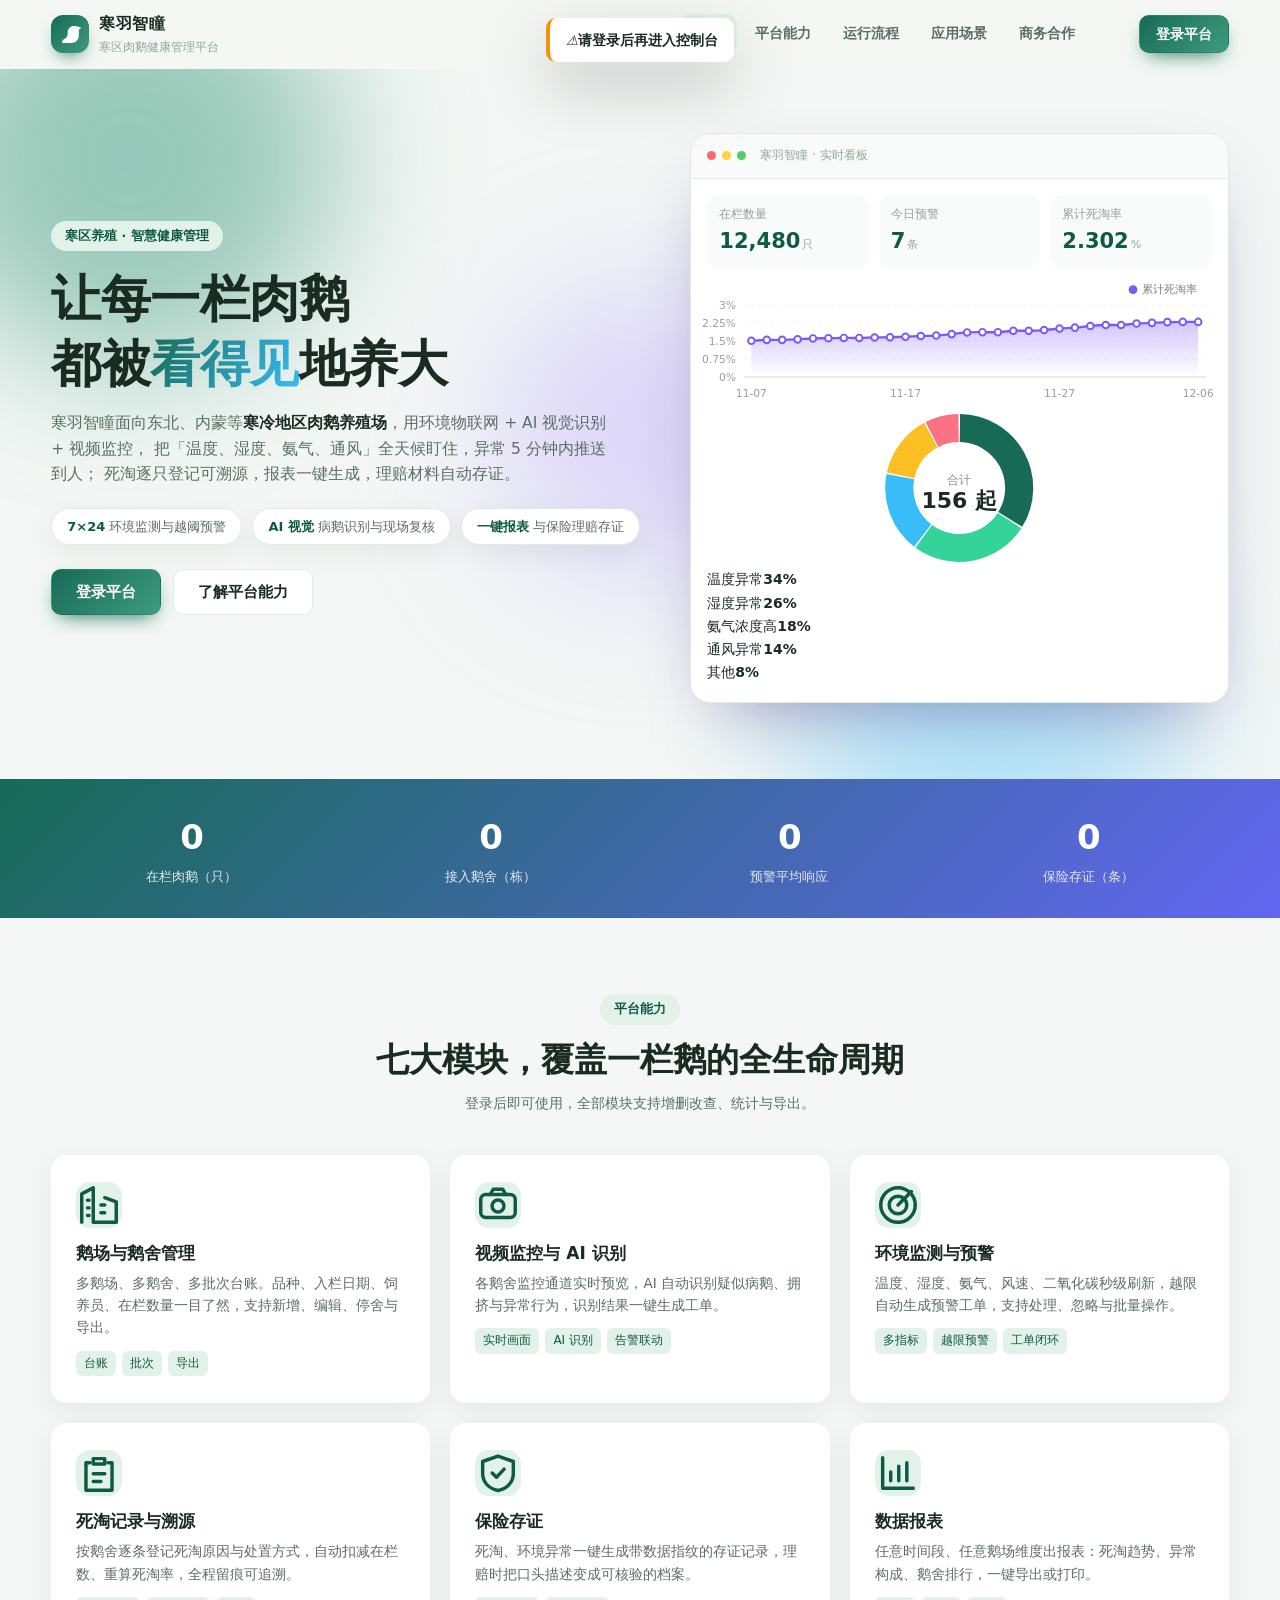
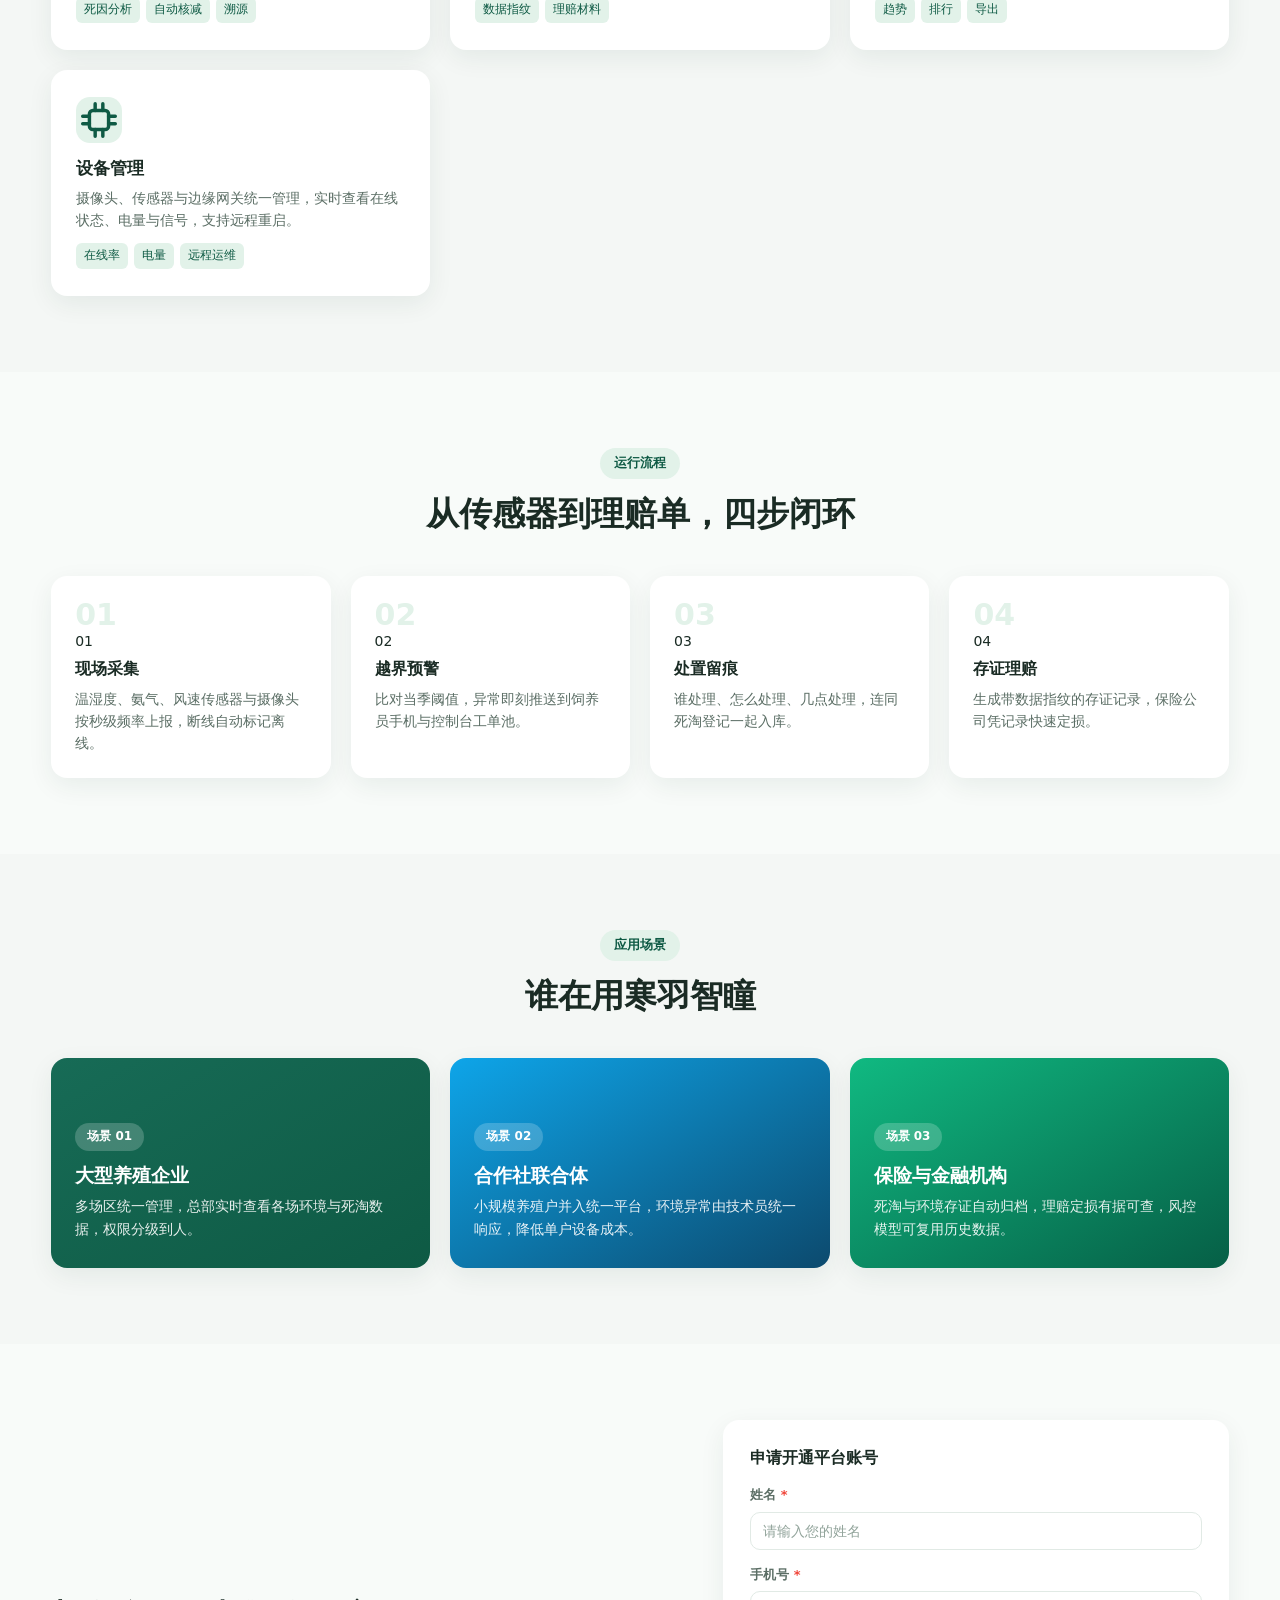
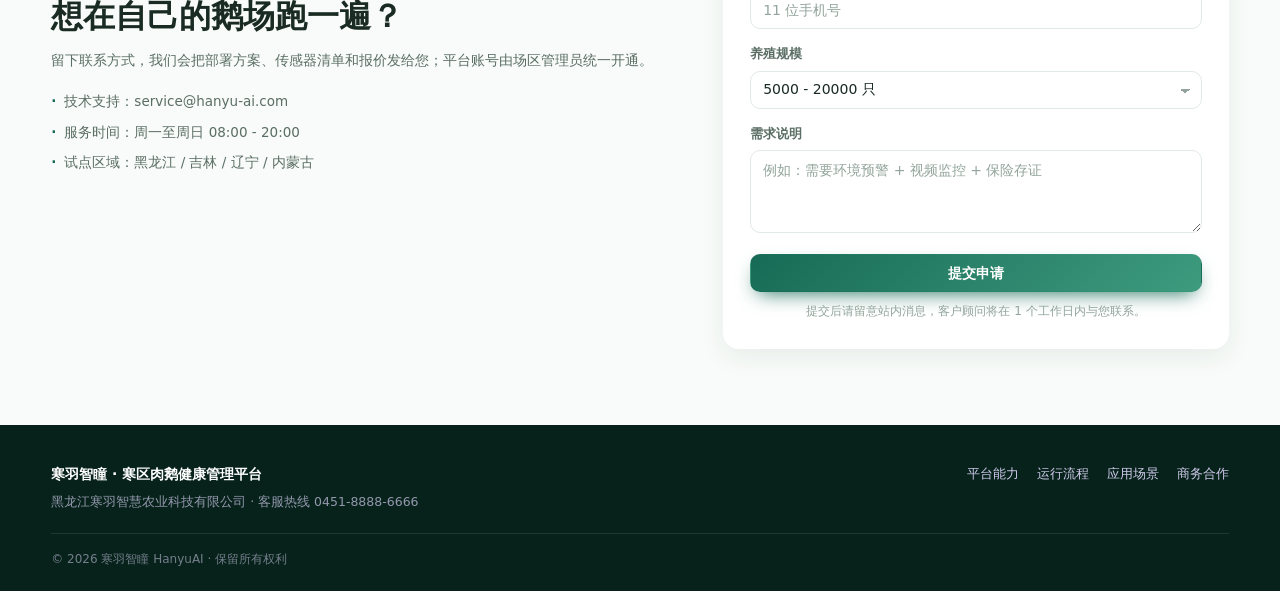
==== commit 212dc8ed: "v9 UI改版：紫色系全面切换墨绿正式风(品牌绿#176B56)，顶栏毛玻璃/卡片描边/KPI图标渐变等视觉精致化，图表色同步" ====
--- a/app.html
+++ b/app.html
@@ -1,12 +1,12 @@
 <!DOCTYPE html>
-<html lang="zh-CN" data-theme="light" data-accent="purple">
+<html lang="zh-CN" data-theme="light" data-accent="green">
 <head>
 <meta charset="UTF-8">
 <meta name="viewport" content="width=device-width,initial-scale=1">
 <title>控制台 · 寒羽智瞳</title>
 <link rel="icon" href="data:image/svg+xml,%3Csvg xmlns='http://www.w3.org/2000/svg' viewBox='0 0 32 32'%3E%3Ccircle cx='16' cy='16' r='16' fill='%237a5af8'/%3E%3Cpath d='M21 7c-4 0-7 3-7 6.8V16c0 3.4-1.6 4.9-3.5 6.1C9 23 8 24.3 8 26h10c4.4 0 8-3.6 8-8V11l3-2-3.2-1.6C22.9 7.1 22 7 21 7z' fill='%23fff'/%3E%3C/svg%3E">
-<link rel="stylesheet" href="assets/css/theme.css?v=7">
-<link rel="stylesheet" href="assets/css/app.css?v=7">
+<link rel="stylesheet" href="assets/css/theme.css?v=9">
+<link rel="stylesheet" href="assets/css/app.css?v=9">
 </head>
 <body class="app">
 <div class="layout" id="layout">
@@ -56,9 +56,9 @@
 
 <div class="scrim" id="sideMask" hidden></div>
 
-<script src="assets/js/store.js?v=7"></script>
-<script src="assets/js/charts.js?v=7"></script>
-<script src="assets/js/ui.js?v=7"></script>
-<script src="assets/js/app.js?v=7"></script>
+<script src="assets/js/store.js?v=9"></script>
+<script src="assets/js/charts.js?v=9"></script>
+<script src="assets/js/ui.js?v=9"></script>
+<script src="assets/js/app.js?v=9"></script>
 </body>
 </html>
--- a/assets/css/theme.css
+++ b/assets/css/theme.css
@@ -1,21 +1,21 @@
 /* ================= 寒羽智瞳 · 设计变量 + 通用组件 ================= */
 *,*::before,*::after{box-sizing:border-box}
 :root{
-  --brand:#7a5af8; --brand-2:#a78bfa; --brand-soft:#efeaff; --brand-ink:#4b30c4;
-  --bg:#f4f3fb; --card:#fff; --card-2:#faf9ff; --side-1:#31226b; --side-2:#170e36;
-  --ink:#1b1a33; --ink-2:#585675; --ink-3:#918fad; --line:#ebe9f7; --line-2:#f3f1fb;
+  --brand:#176B56; --brand-2:#3E9B7E; --brand-soft:#E2F2E9; --brand-ink:#0E5A44;
+  --bg:#F4F7F5; --card:#fff; --card-2:#F8FBF9; --side-1:#0E3B2C; --side-2:#06221A;
+  --ink:#1A2B24; --ink-2:#5B6E65; --ink-3:#92A49B; --line:#E1EAE5; --line-2:#EFF4F1;
   --ok:#12b76a; --ok-bg:#e7f8ef; --warn:#f79009; --warn-bg:#fef3e3;
   --danger:#f04438; --danger-bg:#feecea; --info:#2e90fa; --info-bg:#e9f2ff;
   --r:16px; --r-sm:10px; --r-xs:8px;
-  --sh:0 8px 26px rgba(56,38,120,.07); --sh-lg:0 24px 64px rgba(30,18,70,.22);
+  --sh:0 8px 26px rgba(20,60,44,.07); --sh-lg:0 24px 64px rgba(10,38,28,.22);
   --ff:"PingFang SC","HarmonyOS Sans SC","Microsoft YaHei","Hiragino Sans GB",system-ui,-apple-system,"Segoe UI",Roboto,Arial,sans-serif;
 }
 [data-accent=blue]  {--brand:#2e90fa;--brand-2:#7cc4ff;--brand-soft:#e6f1ff;--brand-ink:#1461b8;--side-1:#123a6b;--side-2:#07203f}
-[data-accent=green] {--brand:#12b76a;--brand-2:#6ee7b7;--brand-soft:#e4f8ee;--brand-ink:#08794a;--side-1:#0f4a34;--side-2:#052419}
+[data-accent=green] {--brand:#176B56;--brand-2:#3E9B7E;--brand-soft:#E2F2E9;--brand-ink:#0E5A44;--side-1:#0E3B2C;--side-2:#06221A}
 [data-accent=orange]{--brand:#f2820c;--brand-2:#fdba74;--brand-soft:#fff1e0;--brand-ink:#a5510a;--side-1:#5c3411;--side-2:#2c1706}
 [data-theme=dark]{
-  --bg:#101024; --card:#191933; --card-2:#1f1f3d; --ink:#eceaff; --ink-2:#a6a3c8; --ink-3:#7b789c;
-  --line:#2a2a4d; --line-2:#232342; --brand-soft:#241f4d; --sh:0 8px 26px rgba(0,0,0,.35);
+  --bg:#101813; --card:#18231E; --card-2:#1F2D26; --ink:#E6F1EC; --ink-2:#A5BAB0; --ink-3:#7E9589;
+  --line:#2A3B33; --line-2:#23322C; --brand-soft:#1B3329; --sh:0 8px 26px rgba(0,0,0,.35);
   --ok-bg:#12331f; --warn-bg:#3a2a10; --danger-bg:#3a1917; --info-bg:#122740;
 }
 html,body{margin:0;padding:0}
@@ -31,8 +31,8 @@
 .skip{position:absolute;left:-999px;top:8px;z-index:99;background:var(--brand);color:#fff;padding:8px 14px;border-radius:8px}
 .skip:focus{left:8px}
 ::-webkit-scrollbar{width:10px;height:10px}
-::-webkit-scrollbar-thumb{background:#cfcbe6;border-radius:10px;border:3px solid transparent;background-clip:content-box}
-[data-theme=dark] ::-webkit-scrollbar-thumb{background:#3a3a63;background-clip:content-box}
+::-webkit-scrollbar-thumb{background:#C4D6CB;border-radius:10px;border:3px solid transparent;background-clip:content-box}
+[data-theme=dark] ::-webkit-scrollbar-thumb{background:#3A4C43;background-clip:content-box}
 
 /* ---------- 按钮 ---------- */
 .btn{display:inline-flex;align-items:center;justify-content:center;gap:6px;height:38px;padding:0 16px;border:1px solid transparent;
@@ -75,7 +75,7 @@
 .form .field.col-2{grid-column:1/-1}
 .switch{display:inline-flex;align-items:center;gap:10px;cursor:pointer;user-select:none}
 .switch input{position:absolute;opacity:0;width:0;height:0}
-.switch .track{width:42px;height:24px;border-radius:99px;background:#d8d5ea;position:relative;transition:.2s;flex:none}
+.switch .track{width:42px;height:24px;border-radius:99px;background:#CFE0D7;position:relative;transition:.2s;flex:none}
 .switch .track::after{content:"";position:absolute;inset:3px auto 3px 3px;width:18px;border-radius:50%;background:#fff;transition:.2s}
 .switch input:checked+.track{background:var(--brand)}
 .switch input:checked+.track::after{left:21px}
--- a/assets/css/app.css
+++ b/assets/css/app.css
@@ -4,37 +4,37 @@
 
 /* ---------- 侧栏：上图标下文字 ---------- */
 .side {
-  width: 96px; flex: none;
+  width: 86px; flex: none;
   background: linear-gradient(180deg, var(--side-1), var(--side-2));
-  color: #cfc7f0;
+  color: #C7D8CF;
   display: flex; flex-direction: column;
-  align-items: center; padding: 12px 0 8px;
+  align-items: center; padding: 10px 0 8px;
   z-index: 45;
 }
-.side-brand { display: flex; flex-direction: column; align-items: center; gap: 4px; margin-bottom: 10px; }
-.side-brand b { font-size: 11px; color: #fff; letter-spacing: .5px; }
-.side .brand-mark { width: 30px; height: 30px; border-radius: 9px; }
-.side .brand-mark svg { width: 20px; height: 20px; }
-.side-nav { flex: 1; width: 100%; overflow-y: auto; display: flex; flex-direction: column; gap: 1px; padding: 0 7px; }
+.side-brand { display: flex; flex-direction: column; align-items: center; gap: 3px; margin-bottom: 8px; }
+.side-brand b { font-size: 10.5px; color: #fff; letter-spacing: .5px; }
+.side .brand-mark { width: 26px; height: 26px; border-radius: 8px; }
+.side .brand-mark svg { width: 17px; height: 17px; }
+.side-nav { flex: 1; width: 100%; overflow-y: auto; display: flex; flex-direction: column; gap: 2px; padding: 0 6px; }
 .side-nav::-webkit-scrollbar { width: 0; }
 .side-nav a {
   display: flex; flex-direction: column; align-items: center; justify-content: center;
-  gap: 3px; min-height: 44px; padding: 5px 2px;
-  border-radius: 10px;
-  color: #b6acdf; font-size: 10.5px; line-height: 1; font-weight: 600;
+  gap: 3px; min-height: 42px; padding: 4px 2px;
+  border-radius: 9px;
+  color: #A8C0B4; font-size: 10.5px; line-height: 1; font-weight: 600;
   transition: .15s; position: relative; flex: none;
 }
-.side-nav a .ico { width: 15px; height: 15px; flex: none; }
+.side-nav a .ico { width: 14px; height: 14px; flex: none; }
 .side-nav a:hover { background: rgba(255, 255, 255, .08); color: #fff; }
 .side-nav a.on {
-  background: linear-gradient(135deg, rgba(167, 139, 250, .34), rgba(122, 90, 248, .5));
+  background: linear-gradient(135deg, rgba(90, 190, 150, .30), rgba(23, 107, 86, .55));
   color: #fff; box-shadow: 0 0 0 1px rgba(255, 255, 255, .15);
 }
 .side-nav a b.dot {
-  position: absolute; top: 4px; right: 8px;
-  min-width: 14px; height: 14px; padding: 0 3px;
+  position: absolute; top: 3px; right: 6px;
+  min-width: 13px; height: 13px; padding: 0 3px;
   border-radius: 99px; background: var(--danger);
-  color: #fff; font-size: 9.5px; line-height: 14px; text-align: center;
+  color: #fff; font-size: 9px; line-height: 13px; text-align: center;
 }
 .side-foot { display: none; }
 
@@ -114,7 +114,7 @@
   box-shadow: var(--sh); cursor: pointer;
   transition: .2s; text-align: left; width: 100%;
 }
-.kpi:hover { transform: translateY(-3px); border-color: #ded5ff; box-shadow: 0 16px 36px rgba(56, 38, 120, .12); }
+.kpi:hover { transform: translateY(-3px); border-color: #BFDFCF; box-shadow: 0 16px 36px rgba(20, 70, 50, .12); }
 .kpi-ico {
   width: 50px; height: 50px; border-radius: 15px; flex: none;
   background: var(--brand-soft); color: var(--brand);
@@ -207,12 +207,12 @@
   transition: .18s;
 }
 .mv-card:hover { transform: translateY(-3px); border-color: #d7ccff; }
-.mv-video { position: relative; height: 186px; background: #221b45; overflow: hidden; }
+.mv-video { position: relative; height: 186px; background: #10241C; overflow: hidden; }
 .mv-img { width: 100%; height: 100%; object-fit: cover; }
 .mv-bg {
   position: absolute; inset: 0;
-  background: radial-gradient(120% 90% at 50% 115%, rgba(255, 255, 255, .14), transparent 60%),
-              linear-gradient(165deg, #2a2050, #4b3a88 55%, #6c56b8);
+  background: radial-gradient(120% 90% at 50% 115%, rgba(255, 255, 255, .12), transparent 60%),
+              linear-gradient(165deg, #0F2B22, #1C4A38 55%, #2E6B51);
 }
 .mv-grid2 {
   position: absolute; inset: 0;
@@ -222,7 +222,7 @@
 }
 .mv-scan {
   position: absolute; left: 0; right: 0; height: 60px;
-  background: linear-gradient(180deg, transparent, rgba(160, 130, 255, .25), transparent);
+  background: linear-gradient(180deg, transparent, rgba(80, 200, 160, .25), transparent);
   animation: mvscan 3.4s linear infinite;
 }
 @keyframes mvscan { from { top: -60px; } to { top: 100%; } }
@@ -239,7 +239,7 @@
 .mv-tag {
   position: absolute; top: 10px; left: 10px;
   padding: 2px 9px; border-radius: 7px;
-  background: rgba(30, 16, 80, .72); color: #fff;
+  background: rgba(7, 34, 25, .72); color: #fff;
   font-size: 11.5px; font-weight: 700; letter-spacing: .5px;
 }
 .mv-rec {
@@ -249,7 +249,7 @@
   background: rgba(0, 0, 0, .4); color: #fff; font-size: 11px;
 }
 .mv-rec .d { width: 7px; height: 7px; border-radius: 50%; background: #ff4d4f; animation: mvblink 1.3s infinite; }
-.mv-rec.off .d { background: #8f8aa8; animation: none; }
+.mv-rec.off .d { background: #71907F; animation: none; }
 @keyframes mvblink { 50% { opacity: .3; } }
 .mv-detect {
   position: absolute; border: 2px solid #ff4d4f; border-radius: 4px;
@@ -274,7 +274,7 @@
 .mv-meta .z { flex: 1; font-size: 12px; color: var(--ink-3); overflow: hidden; text-overflow: ellipsis; white-space: nowrap; }
 .mv-player { display: grid; grid-template-columns: 1.5fr 1fr; gap: 16px; align-items: stretch; }
 @media (max-width: 860px) { .mv-player { grid-template-columns: 1fr; } }
-.mv-big { position: relative; height: 330px; background: #221b45; border-radius: 12px; overflow: hidden; }
+.mv-big { position: relative; height: 330px; background: #10241C; border-radius: 12px; overflow: hidden; }
 .mv-info .dl b { width: 92px; }
 
 /* ---------- 气泡菜单（用户卡片） ---------- */
@@ -314,7 +314,7 @@
 
 /* ---------- 排障用 ---------- */
 .loading { padding: 60px 0; text-align: center; color: var(--ink-3); }
-.scrim { position: fixed; inset: 0; background: rgba(20, 12, 45, .45); z-index: 35; }
+.scrim { position: fixed; inset: 0; background: rgba(8, 28, 20, .5); z-index: 35; }
 @media (max-width: 900px) {
   .side {
     position: fixed; left: 0; top: 0; bottom: 0; z-index: 60;
@@ -328,3 +328,105 @@
   .view { overflow: visible; }
   .card { box-shadow: none; break-inside: avoid; }
 }
+
+
+/* =========================================================
+   寒羽智瞳 v9 视觉精致化覆盖层
+   ========================================================= */
+
+/* 顶栏毛玻璃 */
+.topbar {
+  background: color-mix(in srgb, var(--card) 78%, transparent) !important;
+  backdrop-filter: blur(16px) saturate(140%);
+  -webkit-backdrop-filter: blur(16px) saturate(140%);
+  border-bottom: 1px solid color-mix(in srgb, var(--line) 80%, transparent) !important;
+}
+
+/* 侧栏品牌标：渐变底 */
+.side .brand-mark {
+  background: linear-gradient(135deg, #1F7A60, #0E5A44);
+  box-shadow: 0 4px 12px rgba(10, 60, 44, .35);
+}
+.side .brand-mark svg { filter: drop-shadow(0 1px 2px rgba(0,0,0,.25)); }
+
+/* 侧栏当前项更精致 */
+.side-nav a.on {
+  box-shadow: 0 4px 14px rgba(10, 60, 44, .28), inset 0 0 0 1px rgba(255,255,255,.14) !important;
+}
+.side-nav a.on::before {
+  content: '';
+  position: absolute; left: 4px; top: 50%; transform: translateY(-50%);
+  width: 3px; height: 18px; border-radius: 3px;
+  background: #7FE0B5;
+}
+
+/* 卡片统一描边 + 更柔和阴影 */
+.card {
+  border: 1px solid var(--line) !important;
+  box-shadow: 0 2px 10px rgba(20, 60, 44, .05) !important;
+}
+.kpi {
+  border: 1px solid var(--line) !important;
+  box-shadow: 0 2px 10px rgba(20, 60, 44, .05) !important;
+}
+.kpi:hover {
+  transform: translateY(-3px);
+  border-color: var(--brand-2) !important;
+  box-shadow: 0 14px 32px rgba(20, 70, 50, .14) !important;
+}
+.stat, .env-card, .mv-card {
+  border: 1px solid var(--line) !important;
+  box-shadow: 0 2px 10px rgba(20, 60, 44, .05) !important;
+}
+.mv-card:hover { border-color: var(--brand-2) !important; }
+
+/* KPI 图标渐变底 */
+.kpi-ico {
+  background: linear-gradient(135deg, color-mix(in srgb, var(--brand) 14%, white), color-mix(in srgb, var(--brand) 6%, white)) !important;
+  border: 1px solid color-mix(in srgb, var(--brand) 18%, transparent);
+}
+.kpi:hover .kpi-ico {
+  background: linear-gradient(135deg, var(--brand), var(--brand-2)) !important;
+  color: #fff !important;
+  transform: scale(1.06);
+  transition: transform .2s ease, background .2s ease;
+}
+
+/* 数字统计微调 */
+.stat { border-radius: 14px; }
+.stat b { letter-spacing: .2px; }
+
+/* 分段控件 on 态 */
+.seg button.on {
+  color: var(--brand);
+  box-shadow: 0 2px 8px rgba(20, 60, 44, .12) !important;
+}
+
+/* 视频监控占位：更真实监控感 */
+.mv-video::after, .mv-big::after {
+  content: '';
+  position: absolute; inset: 0;
+  box-shadow: inset 0 0 0 1px rgba(255,255,255,.06);
+  pointer-events: none;
+}
+
+/* 顶部状态胶囊 */
+.tb-live {
+  box-shadow: inset 0 0 0 1px color-mix(in srgb, var(--ok) 22%, transparent);
+}
+
+/* 表格表头微调 */
+table.tbl th {
+  background: color-mix(in srgb, var(--card-2) 70%, var(--brand-soft)) !important;
+  color: var(--ink-2) !important;
+}
+
+/* 滚动条更轻 */
+::-webkit-scrollbar-thumb { background: color-mix(in srgb, var(--ink-3) 32%, transparent); border-radius: 10px; }
+
+/* 侧栏文字层级 */
+.side-nav a { color: #A8C0B4; }
+.side-nav a:hover { background: rgba(255,255,255,.07); color: #fff; }
+
+/* 弹窗标题留白微调 */
+.modal-hd h3 { font-size: 17px; letter-spacing: .2px; }
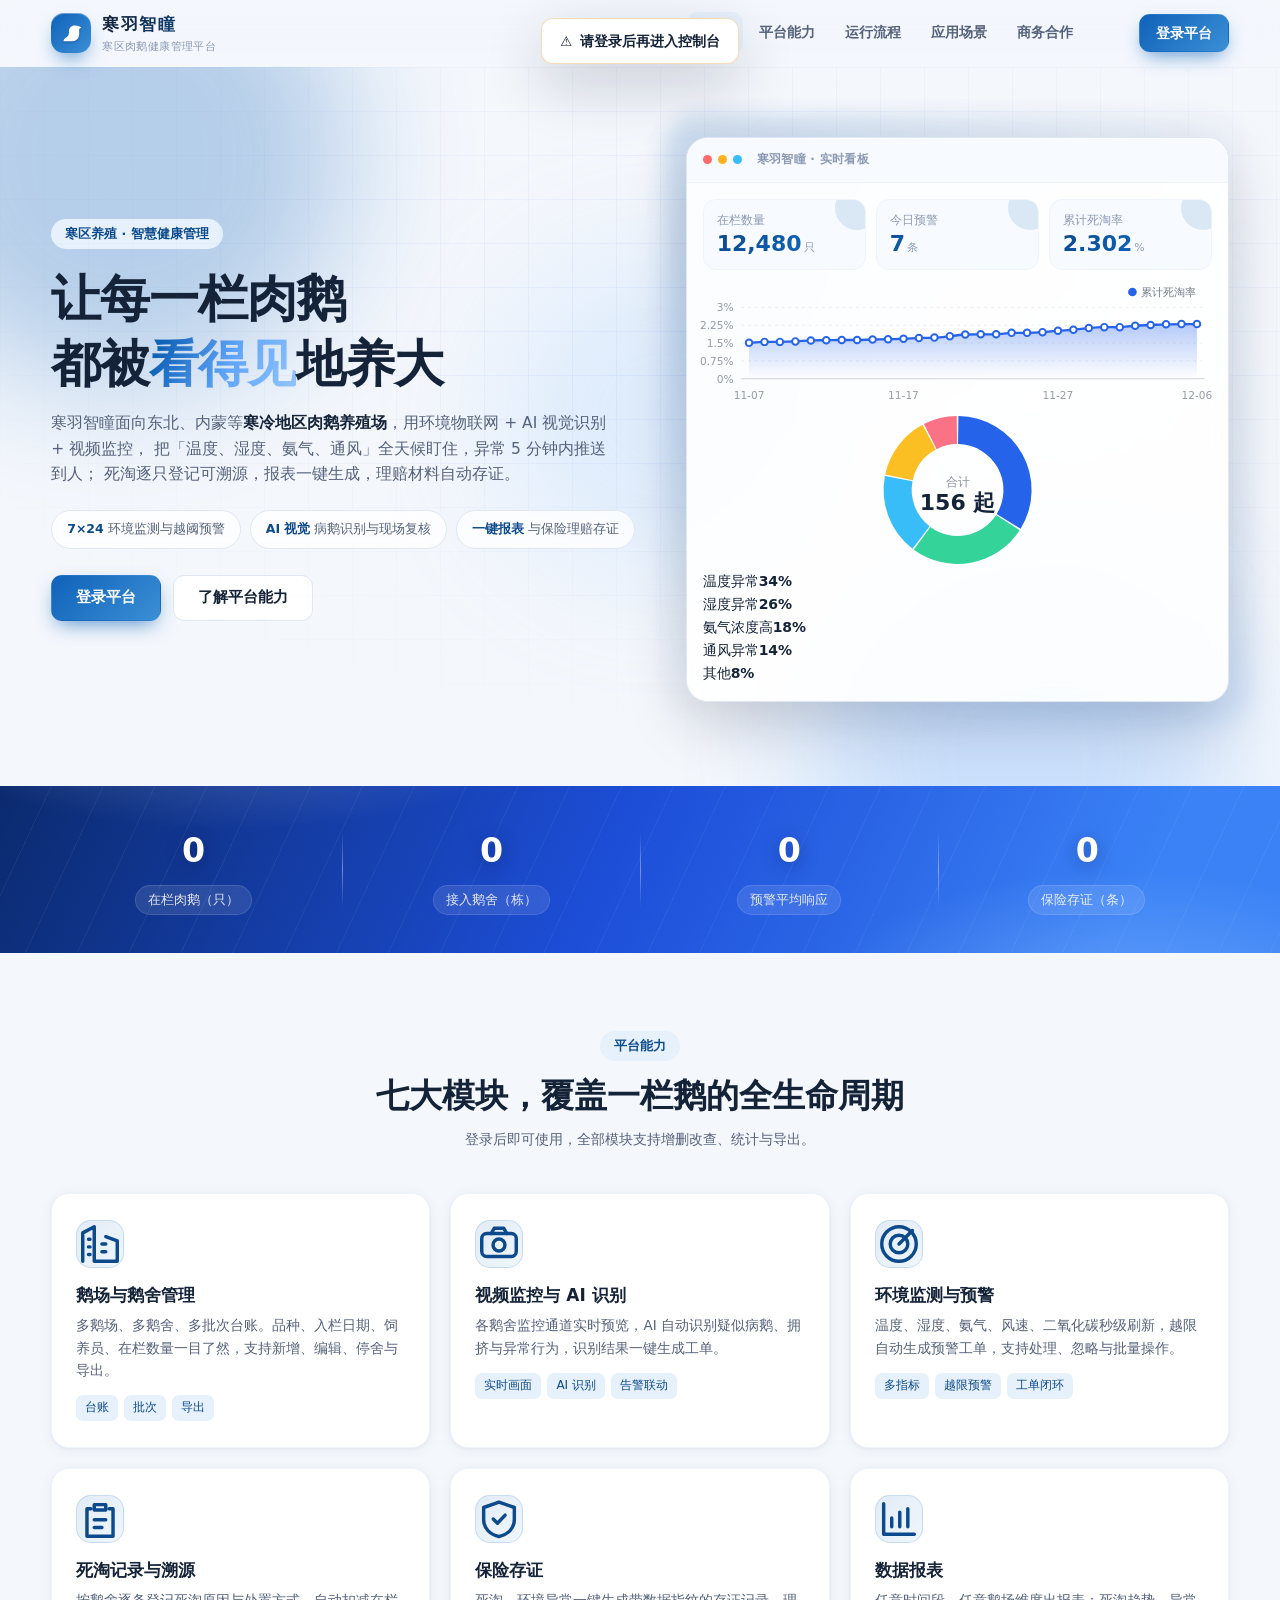
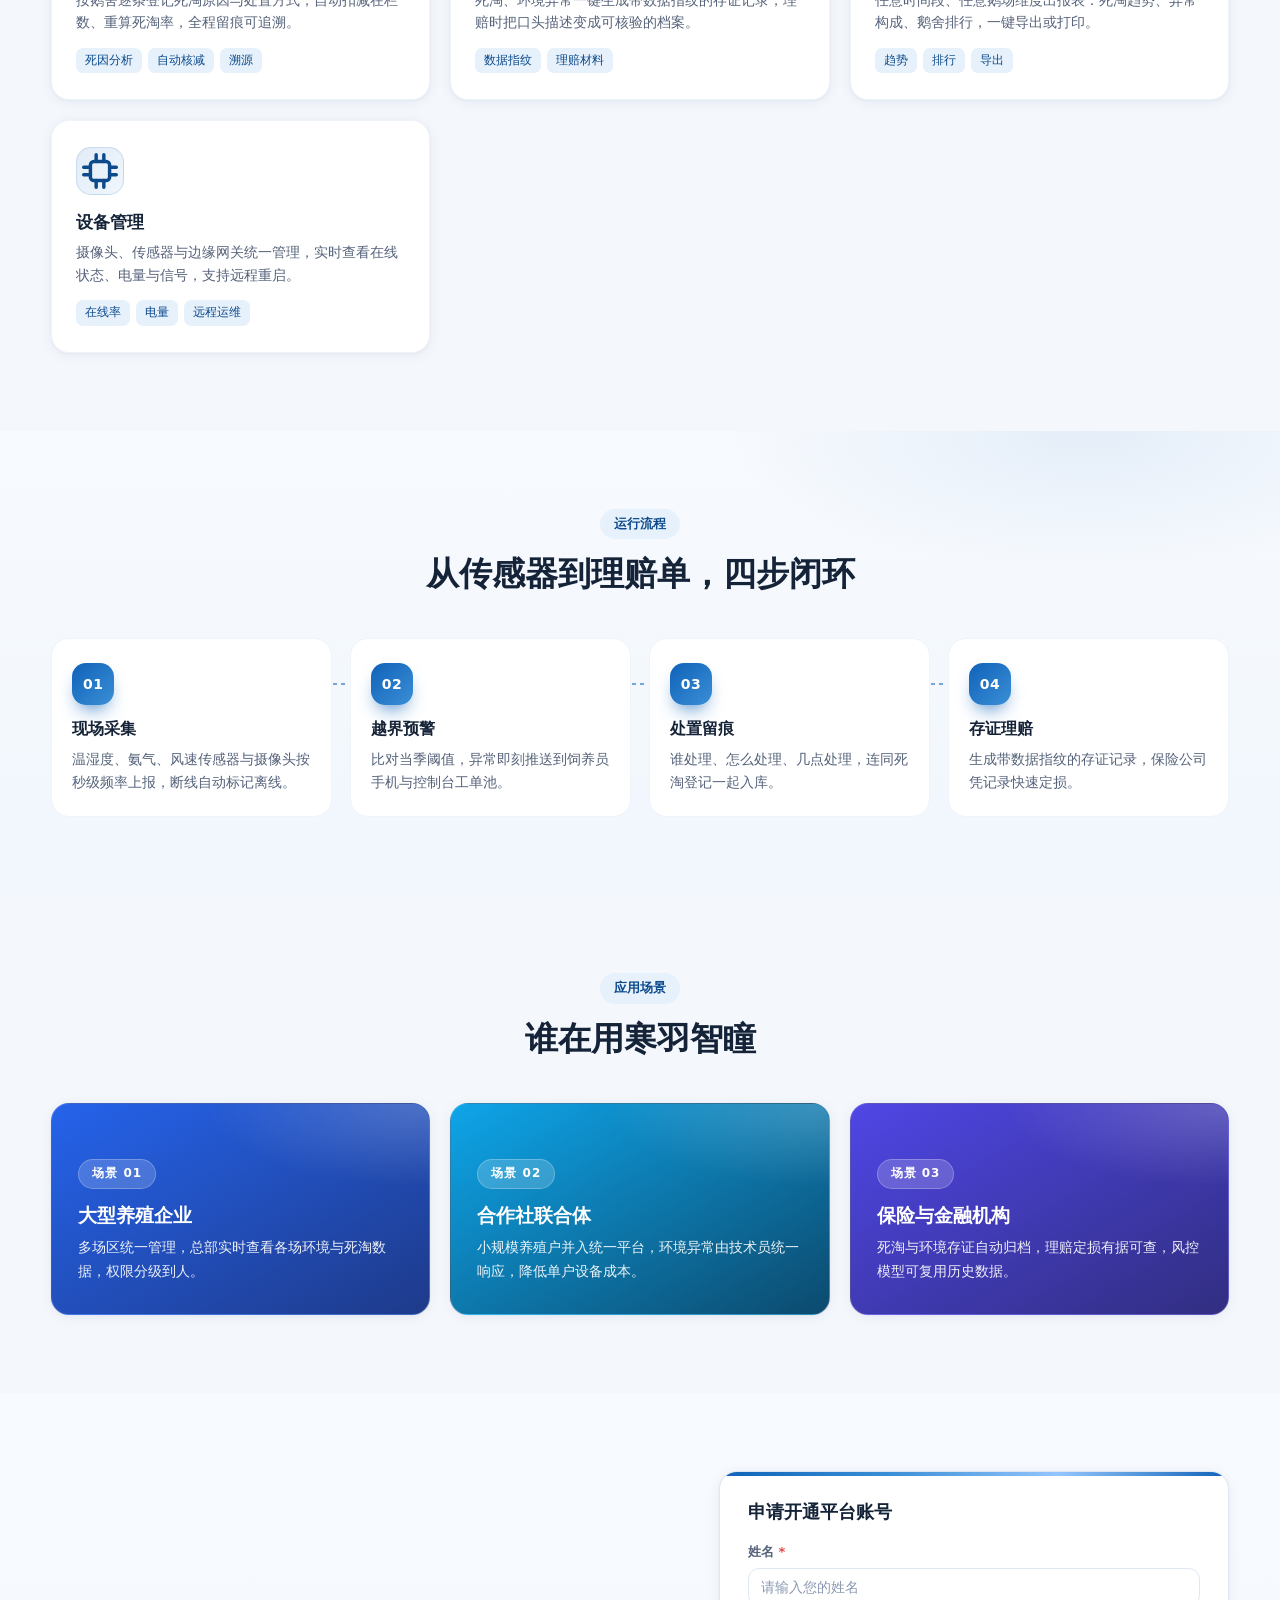
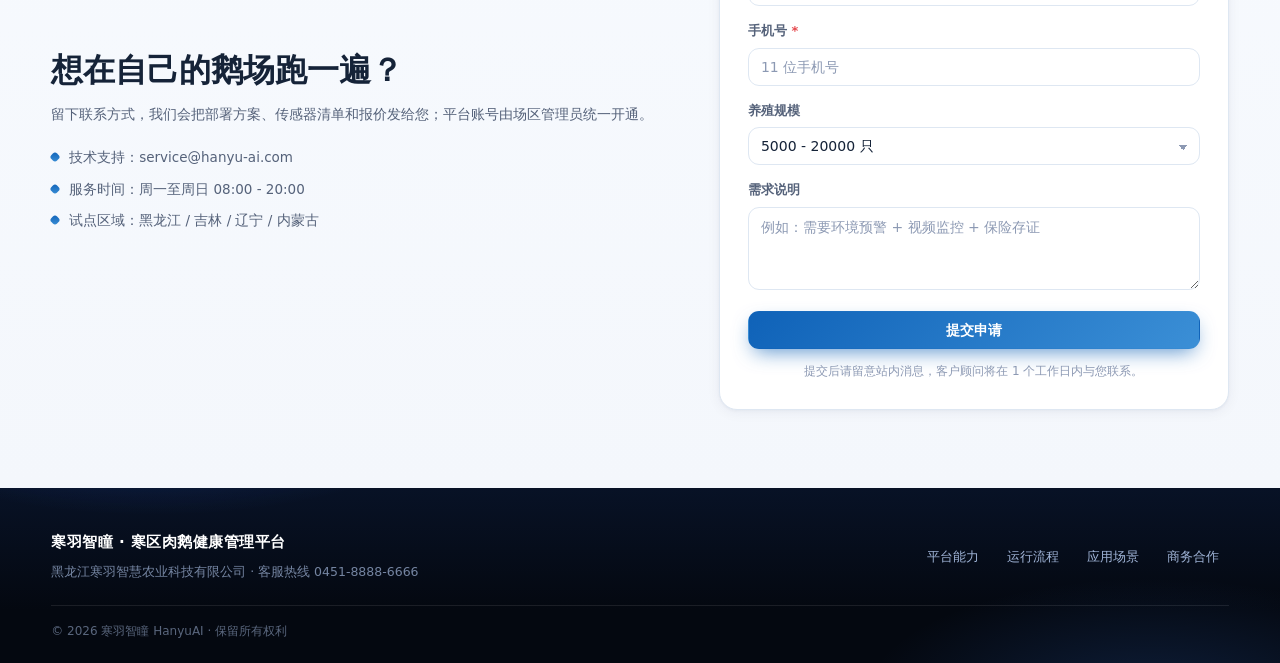
==== commit bfa194ce: "v13 全新UI：蓝色设计系统重构，侧栏/顶栏/卡片/弹窗全面重绘，图表与badge全变量化 - theme.css: 设计系统重构（蓝色品牌#2563EB，浅蓝灰背景，18px圆角卡片，语义色变量-" ====
--- a/app.html
+++ b/app.html
@@ -1,12 +1,12 @@
 <!DOCTYPE html>
-<html lang="zh-CN" data-theme="light" data-accent="green">
+<html lang="zh-CN" data-theme="light" data-accent="blue">
 <head>
 <meta charset="UTF-8">
 <meta name="viewport" content="width=device-width,initial-scale=1">
 <title>控制台 · 寒羽智瞳</title>
-<link rel="icon" href="data:image/svg+xml,%3Csvg xmlns='http://www.w3.org/2000/svg' viewBox='0 0 32 32'%3E%3Ccircle cx='16' cy='16' r='16' fill='%237a5af8'/%3E%3Cpath d='M21 7c-4 0-7 3-7 6.8V16c0 3.4-1.6 4.9-3.5 6.1C9 23 8 24.3 8 26h10c4.4 0 8-3.6 8-8V11l3-2-3.2-1.6C22.9 7.1 22 7 21 7z' fill='%23fff'/%3E%3C/svg%3E">
-<link rel="stylesheet" href="assets/css/theme.css?v=9">
-<link rel="stylesheet" href="assets/css/app.css?v=9">
+<link rel="icon" href="data:image/svg+xml,%3Csvg xmlns='http://www.w3.org/2000/svg' viewBox='0 0 32 32'%3E%3Ccircle cx='16' cy='16' r='16' fill='%232563EB'/%3E%3Cpath d='M21 7c-4 0-7 3-7 6.8V16c0 3.4-1.6 4.9-3.5 6.1C9 23 8 24.3 8 26h10c4.4 0 8-3.6 8-8V11l3-2-3.2-1.6C22.9 7.1 22 7 21 7z' fill='%23fff'/%3E%3C/svg%3E">
+<link rel="stylesheet" href="assets/css/theme.css?v=13">
+<link rel="stylesheet" href="assets/css/app.css?v=13">
 </head>
 <body class="app">
 <div class="layout" id="layout">
@@ -28,25 +28,30 @@
       <h1 class="top-title"><span>寒羽智瞳</span> · <span>寒区肉鹅健康管理平台</span></h1>
 
       <div class="top-right">
-        <button class="icon-btn wide" id="btnLive" type="button" title="实时监测模拟">
-          <span id="liveIco"></span><span>实时监测中</span>
+        <button class="tb-live" id="btnLive" type="button" title="实时监测模拟">
+          <span class="ico" id="liveIco"><svg viewBox="0 0 24 24" fill="none" stroke="currentColor" stroke-width="1.8" stroke-linecap="round" stroke-linejoin="round" aria-hidden="true"><path d="M18 15v-4a6 6 0 1 0-12 0v4l-1.6 2.4h15.2z"/><path d="M10 19a2 2 0 0 0 4 0"/></svg></span>
+          <span class="live-txt">实时监测中</span>
         </button>
 
         <div class="pop-host">
-          <button class="icon-btn wide" id="btnMsg" type="button" aria-haspopup="true" aria-expanded="false">
-            <span id="msgIco"></span><span>消息</span><b class="dot" id="msgCount">0</b>
+          <button class="tb-btn" id="btnMsg" type="button" aria-haspopup="true" aria-expanded="false">
+            <span class="ico" id="msgIco"><svg viewBox="0 0 24 24" fill="none" stroke="currentColor" stroke-width="1.8" stroke-linecap="round" stroke-linejoin="round" aria-hidden="true"><path d="M18 15v-4a6 6 0 1 0-12 0v4l-1.6 2.4h15.2z"/><path d="M10 19a2 2 0 0 0 4 0"/></svg></span>
+            <span>消息</span><b class="dotnum" id="msgCount" style="display:none">0</b>
           </button>
         </div>
 
         <div class="pop-host">
-          <button class="user-btn" id="btnUser" type="button" aria-haspopup="true" aria-expanded="false">
+          <button class="tb-user" id="btnUser" type="button" aria-haspopup="true" aria-expanded="false">
             <span class="avatar" id="avatar">管</span>
-            <span class="user-meta"><b id="uRole">管理员</b><i id="uName">张寒羽</i></span>
+            <span class="tb-user-txt"><b id="uRole">管理员</b><i id="uName">张寒羽</i></span>
             <span class="caret">⌄</span>
           </button>
         </div>
 
-        <button class="icon-btn wide" id="btnFull" type="button"><span>⛶</span><span>全屏</span></button>
+        <button class="tb-btn" id="btnFull" type="button" title="全屏">
+          <span class="ico"><svg viewBox="0 0 24 24" fill="none" stroke="currentColor" stroke-width="1.8" stroke-linecap="round" stroke-linejoin="round" aria-hidden="true"><path d="M4 9V4h5M15 4h5v5M20 15v5h-5M9 20H4v-5"/></svg></span>
+          <span>全屏</span>
+        </button>
       </div>
     </header>
 
@@ -56,9 +61,9 @@
 
 <div class="scrim" id="sideMask" hidden></div>
 
-<script src="assets/js/store.js?v=9"></script>
-<script src="assets/js/charts.js?v=9"></script>
-<script src="assets/js/ui.js?v=9"></script>
-<script src="assets/js/app.js?v=9"></script>
+<script src="assets/js/store.js?v=13"></script>
+<script src="assets/js/charts.js?v=13"></script>
+<script src="assets/js/ui.js?v=13"></script>
+<script src="assets/js/app.js?v=13"></script>
 </body>
 </html>
--- a/assets/css/theme.css
+++ b/assets/css/theme.css
@@ -1,54 +1,86 @@
-/* ================= 寒羽智瞳 · 设计变量 + 通用组件 ================= */
+/* ================= 寒羽智瞳 Pro · 设计系统 v10 =================
+   全新 UI：深墨绿专业风 × 玻璃拟态 × 浅色工作区
+   保留全部 DOM 类名与功能，仅重写视觉层 */
 *,*::before,*::after{box-sizing:border-box}
 :root{
-  --brand:#176B56; --brand-2:#3E9B7E; --brand-soft:#E2F2E9; --brand-ink:#0E5A44;
-  --bg:#F4F7F5; --card:#fff; --card-2:#F8FBF9; --side-1:#0E3B2C; --side-2:#06221A;
-  --ink:#1A2B24; --ink-2:#5B6E65; --ink-3:#92A49B; --line:#E1EAE5; --line-2:#EFF4F1;
-  --ok:#12b76a; --ok-bg:#e7f8ef; --warn:#f79009; --warn-bg:#fef3e3;
-  --danger:#f04438; --danger-bg:#feecea; --info:#2e90fa; --info-bg:#e9f2ff;
-  --r:16px; --r-sm:10px; --r-xs:8px;
-  --sh:0 8px 26px rgba(20,60,44,.07); --sh-lg:0 24px 64px rgba(10,38,28,.22);
+  /* 品牌色 */
+  --brand:#2563EB; --brand-2:#60A5FA; --brand-3:#93C5FD;
+  --brand-soft:#E8F1FE; --brand-ink:#1D4ED8;
+  /* 界面色 */
+  --bg:#F4F7FC; --bg-2:#EAF1FA; --card:#FFFFFF; --card-2:#F7FAFE;
+  --side-1:#0B2A52; --side-2:#051B38;
+  --ink:#152338; --ink-2:#55627A; --ink-3:#8C99B3;
+  --line:#DEE7F2; --line-2:#EFF4FA;
+  /* 语义色 */
+  --ok:#12B76A; --ok-text:#0B9E62; --ok-bg:#E6F8EF;
+  --warn:#E8A94C; --warn-text:#C77E14; --warn-bg:#FDF3E2;
+  --danger:#E5484D; --danger-text:#C93A3F; --danger-bg:#FDECEC;
+  --info:#2E90FA; --info-text:#1E74C8; --info-bg:#EAF3FF;
+  /* 几何 */
+  --r:18px; --r-sm:12px; --r-xs:9px;
+  --sh:0 2px 14px rgba(16,35,70,.06), 0 1px 3px rgba(16,35,70,.04);
+  --sh-lg:0 20px 60px rgba(8,20,46,.20);
   --ff:"PingFang SC","HarmonyOS Sans SC","Microsoft YaHei","Hiragino Sans GB",system-ui,-apple-system,"Segoe UI",Roboto,Arial,sans-serif;
 }
-[data-accent=blue]  {--brand:#2e90fa;--brand-2:#7cc4ff;--brand-soft:#e6f1ff;--brand-ink:#1461b8;--side-1:#123a6b;--side-2:#07203f}
-[data-accent=green] {--brand:#176B56;--brand-2:#3E9B7E;--brand-soft:#E2F2E9;--brand-ink:#0E5A44;--side-1:#0E3B2C;--side-2:#06221A}
-[data-accent=orange]{--brand:#f2820c;--brand-2:#fdba74;--brand-soft:#fff1e0;--brand-ink:#a5510a;--side-1:#5c3411;--side-2:#2c1706}
+[data-accent=green]{
+  --brand:#0E5A44; --brand-2:#2E8B6E; --brand-3:#35A968;
+  --brand-soft:#E4F3EB; --brand-ink:#0A4534;
+  --side-1:#0B2E23; --side-2:#06211A;
+}
+[data-accent=blue]{
+  --brand:#0F62B8; --brand-2:#3B8FD6; --brand-3:#5EB1F5;
+  --brand-soft:#E6F1FB; --brand-ink:#0C4A8C;
+  --side-1:#0C2F55; --side-2:#061A31;
+}
+[data-accent=orange]{
+  --brand:#B4570C; --brand-2:#D97E2B; --brand-3:#F0A04B;
+  --brand-soft:#FDF0E2; --brand-ink:#8A4208;
+  --side-1:#4A2A0C; --side-2:#251505;
+}
 [data-theme=dark]{
-  --bg:#101813; --card:#18231E; --card-2:#1F2D26; --ink:#E6F1EC; --ink-2:#A5BAB0; --ink-3:#7E9589;
-  --line:#2A3B33; --line-2:#23322C; --brand-soft:#1B3329; --sh:0 8px 26px rgba(0,0,0,.35);
-  --ok-bg:#12331f; --warn-bg:#3a2a10; --danger-bg:#3a1917; --info-bg:#122740;
+  --bg:#0C1420; --bg-2:#09101A; --card:#141F31; --card-2:#1A2840;
+  --ink:#E3ECF8; --ink-2:#A0B2CC; --ink-3:#7489A8;
+  --line:#243650; --line-2:#1E2C42;
+  --brand-soft:#17273F;
+  --sh:0 2px 14px rgba(0,0,0,.35);
+  --ok-bg:#12331F; --ok-text:#55D9A0;
+  --warn-bg:#3A2A10; --warn-text:#E8A94C;
+  --danger-bg:#3A1917; --danger-text:#F06B6B;
+  --info-bg:#122740; --info-text:#6CB7FF;
 }
 html,body{margin:0;padding:0}
-body{font-family:var(--ff);background:var(--bg);color:var(--ink);font-size:14px;line-height:1.65;-webkit-font-smoothing:antialiased}
+body{font-family:var(--ff);background:var(--bg);color:var(--ink);font-size:14px;line-height:1.65;-webkit-font-smoothing:antialiased;text-rendering:optimizeLegibility}
 h1,h2,h3,h4{margin:0;line-height:1.3;font-weight:700}
 p{margin:0}
 a{color:inherit;text-decoration:none}
 ul,ol{margin:0;padding:0;list-style:none}
 img,svg{display:block;max-width:100%}
 code{font-family:ui-monospace,Menlo,Consolas,monospace;background:var(--brand-soft);color:var(--brand-ink);padding:1px 6px;border-radius:6px;font-size:12.5px}
-:focus-visible{outline:2px solid var(--brand);outline-offset:2px;border-radius:6px}
+:focus-visible{outline:2px solid var(--brand-3);outline-offset:2px;border-radius:6px}
 .sr-only{position:absolute;width:1px;height:1px;overflow:hidden;clip:rect(0 0 0 0);white-space:nowrap}
 .skip{position:absolute;left:-999px;top:8px;z-index:99;background:var(--brand);color:#fff;padding:8px 14px;border-radius:8px}
 .skip:focus{left:8px}
-::-webkit-scrollbar{width:10px;height:10px}
-::-webkit-scrollbar-thumb{background:#C4D6CB;border-radius:10px;border:3px solid transparent;background-clip:content-box}
-[data-theme=dark] ::-webkit-scrollbar-thumb{background:#3A4C43;background-clip:content-box}
+::-webkit-scrollbar{width:9px;height:9px}
+::-webkit-scrollbar-thumb{background:color-mix(in srgb,var(--ink-3) 34%,transparent);border-radius:9px;border:2px solid transparent;background-clip:content-box}
+::-webkit-scrollbar-thumb:hover{background:color-mix(in srgb,var(--ink-3) 55%,transparent);background-clip:content-box}
+::-webkit-scrollbar-track{background:transparent}
 
 /* ---------- 按钮 ---------- */
 .btn{display:inline-flex;align-items:center;justify-content:center;gap:6px;height:38px;padding:0 16px;border:1px solid transparent;
-  border-radius:10px;font:600 14px/1 var(--ff);cursor:pointer;background:var(--card);color:var(--ink);transition:.18s ease;white-space:nowrap}
+  border-radius:11px;font:600 14px/1 var(--ff);cursor:pointer;background:var(--card);color:var(--ink);transition:all .18s ease;white-space:nowrap}
 .btn:hover{transform:translateY(-1px)}
-.btn:active{transform:none}
-.btn.sm{height:32px;padding:0 10px;font-size:13px}
+.btn:active{transform:translateY(0)}
+.btn.sm{height:32px;padding:0 12px;font-size:13px}
 .btn.lg{height:46px;padding:0 24px;font-size:15px}
 .btn.block{width:100%}
-.btn-primary{background:linear-gradient(135deg,var(--brand),var(--brand-2));color:#fff;box-shadow:0 8px 20px -8px var(--brand)}
+.btn-primary{background:linear-gradient(135deg,var(--brand),var(--brand-2));color:#fff;box-shadow:0 8px 20px -6px color-mix(in srgb,var(--brand) 70%,transparent)}
+.btn-primary:hover{box-shadow:0 10px 24px -6px color-mix(in srgb,var(--brand) 80%,transparent);filter:brightness(1.05)}
 .btn-line{border-color:var(--line);background:var(--card);color:var(--ink)}
-.btn-line:hover{border-color:var(--brand);color:var(--brand)}
+.btn-line:hover{border-color:var(--brand-2);color:var(--brand);background:var(--card-2)}
 .btn-ghost{background:transparent;color:var(--ink-2)}
 .btn-ghost:hover{background:var(--brand-soft);color:var(--brand-ink)}
 .btn-soft{background:var(--brand-soft);color:var(--brand-ink)}
-.btn-danger{background:var(--danger);color:#fff}
+.btn-danger{background:linear-gradient(135deg,#E5484D,#D33A3F);color:#fff}
 .btn:disabled{opacity:.5;cursor:not-allowed;transform:none}
 .icon-btn{display:inline-flex;align-items:center;gap:6px;height:36px;padding:0 10px;border:0;border-radius:10px;background:transparent;
   color:var(--ink-2);cursor:pointer;font:600 13px/1 var(--ff)}
@@ -57,12 +89,12 @@
 .ico-sm{width:15px;height:15px}
 
 /* ---------- 表单 ---------- */
-.input{width:100%;height:38px;padding:0 12px;border:1px solid var(--line);border-radius:10px;background:var(--card);
+.input{width:100%;height:38px;padding:0 12px;border:1px solid var(--line);border-radius:11px;background:var(--card);
   color:var(--ink);font:14px/1.5 var(--ff);transition:.16s}
 textarea.input{height:auto;padding:9px 12px;resize:vertical}
 select.input{appearance:none;background-image:linear-gradient(45deg,transparent 50%,var(--ink-3) 50%),linear-gradient(135deg,var(--ink-3) 50%,transparent 50%);
   background-position:calc(100% - 16px) 17px,calc(100% - 11px) 17px;background-size:5px 5px;background-repeat:no-repeat;padding-right:32px}
-.input:focus{border-color:var(--brand);box-shadow:0 0 0 3px color-mix(in srgb,var(--brand) 16%,transparent);outline:0}
+.input:focus{border-color:var(--brand-2);box-shadow:0 0 0 3px color-mix(in srgb,var(--brand-2) 16%,transparent);outline:0}
 .input::placeholder{color:var(--ink-3)}
 .field{margin-bottom:14px}
 .field>label{display:block;margin-bottom:6px;font-weight:600;font-size:13px;color:var(--ink-2)}
@@ -75,16 +107,15 @@
 .form .field.col-2{grid-column:1/-1}
 .switch{display:inline-flex;align-items:center;gap:10px;cursor:pointer;user-select:none}
 .switch input{position:absolute;opacity:0;width:0;height:0}
-.switch .track{width:42px;height:24px;border-radius:99px;background:#CFE0D7;position:relative;transition:.2s;flex:none}
-.switch .track::after{content:"";position:absolute;inset:3px auto 3px 3px;width:18px;border-radius:50%;background:#fff;transition:.2s}
-.switch input:checked+.track{background:var(--brand)}
+.switch .track{width:42px;height:24px;border-radius:99px;background:#D3E3D9;position:relative;transition:.2s;flex:none}
+.switch .track::after{content:"";position:absolute;inset:3px auto 3px 3px;width:18px;border-radius:50%;background:#fff;box-shadow:0 1px 3px rgba(0,0,0,.2);transition:.2s}
+.switch input:checked+.track{background:linear-gradient(135deg,var(--brand),var(--brand-2))}
 .switch input:checked+.track::after{left:21px}
-.switch input:focus-visible+.track{outline:2px solid var(--brand);outline-offset:2px}
+.switch input:focus-visible+.track{outline:2px solid var(--brand-3);outline-offset:2px}
 
 /* ---------- 卡片 / 徽标 ---------- */
-.card{background:var(--card);border-radius:var(--r);box-shadow:var(--sh);border:1px solid transparent}
-[data-theme=dark] .card{border-color:var(--line)}
-.badge{display:inline-flex;align-items:center;gap:4px;height:24px;padding:0 10px;border-radius:99px;font-size:12px;font-weight:600}
+.card{background:var(--card);border-radius:var(--r);box-shadow:var(--sh);border:1px solid var(--line)}
+.badge{display:inline-flex;align-items:center;gap:4px;height:24px;padding:0 11px;border-radius:99px;font-size:12px;font-weight:600;white-space:nowrap}
 .badge.ok{background:var(--ok-bg);color:var(--ok)}
 .badge.warn{background:var(--warn-bg);color:var(--warn)}
 .badge.danger{background:var(--danger-bg);color:var(--danger)}
@@ -97,23 +128,25 @@
 .tbl-wrap{width:100%}
 .tbl-scroll{overflow-x:auto}
 table.tbl{width:100%;border-collapse:separate;border-spacing:0;font-size:13.5px}
-table.tbl th{background:var(--card-2);color:var(--ink-2);font-weight:600;text-align:left;padding:11px 14px;white-space:nowrap;
-  border-top:1px solid var(--line);border-bottom:1px solid var(--line)}
-table.tbl th:first-child{border-left:1px solid var(--line);border-radius:10px 0 0 0}
-table.tbl th:last-child{border-right:1px solid var(--line);border-radius:0 10px 0 0}
+table.tbl th{background:var(--card-2);color:var(--ink-2);font-weight:600;text-align:left;padding:12px 14px;white-space:nowrap;
+  border-bottom:1px solid var(--line)}
+table.tbl th:first-child{border-radius:10px 0 0 0}
+table.tbl th:last-child{border-radius:0 10px 0 0}
 table.tbl th.sortable{cursor:pointer;user-select:none}
 table.tbl th.sortable::after{content:"⇅";margin-left:5px;color:var(--ink-3);font-size:11px}
 table.tbl th.asc::after{content:"↑";color:var(--brand)}
 table.tbl th.desc::after{content:"↓";color:var(--brand)}
-table.tbl td{padding:12px 14px;border-bottom:1px solid var(--line-2);vertical-align:middle}
-table.tbl tbody tr:hover td{background:var(--card-2)}
+table.tbl td{padding:13px 14px;border-bottom:1px solid var(--line-2);vertical-align:middle}
+table.tbl tbody tr{transition:background .12s}
+table.tbl tbody tr:hover td{background:color-mix(in srgb,var(--brand-soft) 55%,var(--card-2))}
 table.tbl tr.clickable{cursor:pointer}
 .t-right{text-align:right}.t-center{text-align:center}
-.tbl-empty{padding:44px 0;text-align:center;color:var(--ink-3)}
-.tbl-ft{display:flex;align-items:center;justify-content:space-between;gap:12px;padding:12px 4px 0;flex-wrap:wrap}
+.tbl-empty{padding:48px 0;text-align:center;color:var(--ink-3)}
+.tbl-ft{display:flex;align-items:center;justify-content:space-between;gap:12px;padding:14px 4px 0;flex-wrap:wrap}
 .pager{display:flex;gap:6px;align-items:center}
-.pager button{min-width:32px;height:32px;padding:0 8px;border:1px solid var(--line);background:var(--card);border-radius:8px;cursor:pointer;color:var(--ink-2);font-weight:600}
-.pager button.on{background:var(--brand);border-color:var(--brand);color:#fff}
+.pager button{min-width:32px;height:32px;padding:0 8px;border:1px solid var(--line);background:var(--card);border-radius:9px;cursor:pointer;color:var(--ink-2);font-weight:600;transition:.15s}
+.pager button:hover:not(:disabled):not(.on){border-color:var(--brand-2);color:var(--brand)}
+.pager button.on{background:linear-gradient(135deg,var(--brand),var(--brand-2));border-color:transparent;color:#fff;box-shadow:0 4px 12px -3px color-mix(in srgb,var(--brand) 60%,transparent)}
 .pager button:disabled{opacity:.45;cursor:not-allowed}
 .row-act{display:flex;gap:6px}
 .link-btn{border:0;background:none;color:var(--brand);cursor:pointer;font:600 13px var(--ff);padding:2px 4px;border-radius:6px}
@@ -121,33 +154,34 @@
 .link-btn:hover{background:var(--brand-soft)}
 
 /* ---------- 弹窗 / 抽屉 / Toast ---------- */
-.mask{position:fixed;inset:0;background:rgba(24,16,54,.44);backdrop-filter:blur(3px);z-index:80;display:flex;align-items:center;
+.mask{position:fixed;inset:0;background:rgba(8,30,22,.46);backdrop-filter:blur(5px);-webkit-backdrop-filter:blur(5px);z-index:80;display:flex;align-items:center;
   justify-content:center;padding:20px;animation:fade .18s ease}
 @keyframes fade{from{opacity:0}to{opacity:1}}
-.modal{background:var(--card);border-radius:18px;box-shadow:var(--sh-lg);width:100%;max-width:520px;max-height:88vh;display:flex;
-  flex-direction:column;animation:pop .2s cubic-bezier(.2,.9,.3,1.2)}
+.modal{background:var(--card);border-radius:20px;box-shadow:var(--sh-lg);width:100%;max-width:520px;max-height:88vh;display:flex;
+  flex-direction:column;animation:pop .22s cubic-bezier(.2,.9,.3,1.15);border:1px solid var(--line)}
 .modal.wide{max-width:760px}
-@keyframes pop{from{opacity:0;transform:translateY(14px) scale(.97)}to{opacity:1;transform:none}}
-.modal-hd{display:flex;align-items:center;justify-content:space-between;gap:12px;padding:18px 20px 12px}
+@keyframes pop{from{opacity:0;transform:translateY(16px) scale(.97)}to{opacity:1;transform:none}}
+.modal-hd{display:flex;align-items:center;justify-content:space-between;gap:12px;padding:20px 22px 12px}
 .modal-hd h3{font-size:17px}
 .modal-hd .sub{color:var(--ink-3);font-size:12.5px;margin-top:2px}
-.modal-bd{padding:4px 20px 8px;overflow:auto}
-.modal-ft{display:flex;justify-content:flex-end;gap:10px;padding:14px 20px 18px;flex-wrap:wrap}
+.modal-bd{padding:4px 22px 8px;overflow:auto}
+.modal-ft{display:flex;justify-content:flex-end;gap:10px;padding:14px 22px 20px;flex-wrap:wrap}
 .x-btn{border:0;background:none;font-size:22px;line-height:1;color:var(--ink-3);cursor:pointer;padding:4px 8px;border-radius:8px}
 .x-btn:hover{background:var(--line-2);color:var(--ink)}
-.drawer-mask{position:fixed;inset:0;background:rgba(24,16,54,.4);z-index:80;display:flex;justify-content:flex-end;animation:fade .18s}
-.drawer{background:var(--card);width:min(460px,100%);height:100%;display:flex;flex-direction:column;box-shadow:var(--sh-lg);animation:slide .22s ease}
-@keyframes slide{from{transform:translateX(30px);opacity:.6}to{transform:none;opacity:1}}
+.drawer-mask{position:fixed;inset:0;background:rgba(8,30,22,.42);z-index:80;display:flex;justify-content:flex-end;animation:fade .18s;backdrop-filter:blur(3px)}
+.drawer{background:var(--card);width:min(460px,100%);height:100%;display:flex;flex-direction:column;box-shadow:var(--sh-lg);animation:slide .24s ease}
+@keyframes slide{from{transform:translateX(40px);opacity:.6}to{transform:none;opacity:1}}
 .toasts{position:fixed;top:18px;left:50%;transform:translateX(-50%);z-index:99;display:flex;flex-direction:column;gap:10px;align-items:center;pointer-events:none}
-.toast{pointer-events:auto;background:var(--card);border-left:4px solid var(--brand);box-shadow:var(--sh-lg);border-radius:10px;
-  padding:11px 16px;font-weight:600;font-size:13.5px;max-width:min(92vw,460px);animation:drop .2s ease}
-.toast.ok{border-color:var(--ok)}.toast.warn{border-color:var(--warn)}.toast.err{border-color:var(--danger)}
-@keyframes drop{from{opacity:0;transform:translateY(-10px)}to{opacity:1;transform:none}}
+.toast{pointer-events:auto;display:flex;align-items:center;gap:8px;background:var(--card);border:1px solid var(--line);box-shadow:var(--sh-lg);border-radius:12px;
+  padding:11px 18px;font-weight:600;font-size:13.5px;max-width:min(92vw,460px);animation:drop .2s ease}
+.toast em{font-style:normal}
+.toast.ok{border-color:color-mix(in srgb,var(--ok) 40%,transparent)}.toast.warn{border-color:color-mix(in srgb,var(--warn) 40%,transparent)}.toast.err{border-color:color-mix(in srgb,var(--danger) 40%,transparent)}
+@keyframes drop{from{opacity:0;transform:translateY(-12px)}to{opacity:1;transform:none}}
 
 /* ---------- 图表通用 ---------- */
 .chart-box{position:relative;width:100%}
-.chart-tip{position:absolute;z-index:5;pointer-events:none;background:var(--card);box-shadow:var(--sh-lg);border-radius:10px;
-  padding:8px 11px;font-size:12.5px;line-height:1.7;white-space:nowrap;border:1px solid var(--line);opacity:0;transition:opacity .12s}
+.chart-tip{position:absolute;z-index:5;pointer-events:none;background:var(--card);box-shadow:var(--sh-lg);border-radius:12px;
+  padding:8px 12px;font-size:12.5px;line-height:1.7;white-space:nowrap;border:1px solid var(--line);opacity:0;transition:opacity .12s}
 .chart-tip b{display:block;margin-bottom:2px;color:var(--ink)}
 .chart-tip i{display:inline-block;width:8px;height:8px;border-radius:50%;margin-right:6px}
 .chart-lg{display:flex;gap:14px;justify-content:flex-end;flex-wrap:wrap;font-size:12.5px;color:var(--ink-2)}
--- a/assets/css/app.css
+++ b/assets/css/app.css
@@ -1,95 +1,123 @@
-/* ================= 控制台（v2） ================= */
+/* ================= 寒羽智瞳 Pro · 控制台布局 v10 =================
+   全新 UI：侧栏深墨绿胶囊菜单 / 顶栏毛玻璃 / 卡片化工作区 */
+
 .app { height: 100vh; overflow: hidden; }
 .layout { display: flex; height: 100vh; }
 
-/* ---------- 侧栏：上图标下文字 ---------- */
+/* ---------- 侧栏：上图标下文字（保留） ---------- */
 .side {
-  width: 86px; flex: none;
+  width: 92px; flex: none;
   background: linear-gradient(180deg, var(--side-1), var(--side-2));
-  color: #C7D8CF;
+  color: #C9DCD3;
   display: flex; flex-direction: column;
-  align-items: center; padding: 10px 0 8px;
+  align-items: center; padding: 12px 0 10px;
   z-index: 45;
-}
-.side-brand { display: flex; flex-direction: column; align-items: center; gap: 3px; margin-bottom: 8px; }
-.side-brand b { font-size: 10.5px; color: #fff; letter-spacing: .5px; }
-.side .brand-mark { width: 26px; height: 26px; border-radius: 8px; }
-.side .brand-mark svg { width: 17px; height: 17px; }
-.side-nav { flex: 1; width: 100%; overflow-y: auto; display: flex; flex-direction: column; gap: 2px; padding: 0 6px; }
+  border-right: 1px solid rgba(255,255,255,.05);
+}
+.side-brand { display: flex; flex-direction: column; align-items: center; gap: 4px; margin-bottom: 12px; }
+.side-brand b { font-size: 10.5px; color: #EAF5EF; letter-spacing: 1.2px; font-weight: 700; }
+.side .brand-mark {
+  width: 30px; height: 30px; border-radius: 10px;
+  background: linear-gradient(135deg, var(--brand-2), var(--brand));
+  box-shadow: 0 5px 14px rgba(0,0,0,.35), inset 0 1px 0 rgba(255,255,255,.22);
+  display: grid; place-items: center;
+}
+.side .brand-mark svg { width: 19px; height: 19px; filter: drop-shadow(0 1px 1px rgba(0,0,0,.3)); }
+.side-nav { flex: 1; width: 100%; overflow-y: auto; display: flex; flex-direction: column; gap: 4px; padding: 0 8px; }
 .side-nav::-webkit-scrollbar { width: 0; }
 .side-nav a {
   display: flex; flex-direction: column; align-items: center; justify-content: center;
-  gap: 3px; min-height: 42px; padding: 4px 2px;
-  border-radius: 9px;
-  color: #A8C0B4; font-size: 10.5px; line-height: 1; font-weight: 600;
-  transition: .15s; position: relative; flex: none;
-}
-.side-nav a .ico { width: 14px; height: 14px; flex: none; }
-.side-nav a:hover { background: rgba(255, 255, 255, .08); color: #fff; }
+  gap: 4px; min-height: 46px; padding: 5px 2px;
+  border-radius: 13px;
+  color: #9BB8AB; font-size: 10.5px; line-height: 1; font-weight: 600;
+  transition: all .18s ease; position: relative; flex: none;
+}
+.side-nav a .ico { width: 15px; height: 15px; flex: none; }
+.side-nav a:hover { background: rgba(255, 255, 255, .08); color: #fff; transform: translateY(-1px); }
 .side-nav a.on {
-  background: linear-gradient(135deg, rgba(90, 190, 150, .30), rgba(23, 107, 86, .55));
-  color: #fff; box-shadow: 0 0 0 1px rgba(255, 255, 255, .15);
+  background: linear-gradient(160deg, color-mix(in srgb, var(--brand-3) 30%, transparent), color-mix(in srgb, var(--brand) 60%, transparent));
+  color: #fff;
+  box-shadow: 0 6px 18px rgba(0,0,0,.30), inset 0 0 0 1px rgba(120,220,170,.25);
+}
+.side-nav a.on::before {
+  content: '';
+  position: absolute; left: 2px; top: 50%; transform: translateY(-50%);
+  width: 3.5px; height: 20px; border-radius: 4px;
+  background: linear-gradient(180deg, var(--brand-3), var(--brand-2));
+  box-shadow: 0 0 10px color-mix(in srgb, var(--brand-2) 75%, transparent);
 }
 .side-nav a b.dot {
-  position: absolute; top: 3px; right: 6px;
-  min-width: 13px; height: 13px; padding: 0 3px;
-  border-radius: 99px; background: var(--danger);
-  color: #fff; font-size: 9px; line-height: 13px; text-align: center;
+  position: absolute; top: 3px; right: 8px;
+  min-width: 14px; height: 14px; padding: 0 3px;
+  border-radius: 99px; background: linear-gradient(135deg,#E5484D,#C53A3F);
+  color: #fff; font-size: 9px; line-height: 14px; text-align: center;
+  box-shadow: 0 2px 6px rgba(229,72,77,.5);
 }
 .side-foot { display: none; }
 
-/* ---------- 顶栏 ---------- */
+/* ---------- 顶栏：毛玻璃 ---------- */
 .main { flex: 1; display: flex; flex-direction: column; min-width: 0; }
 .topbar {
-  height: 62px; flex: none;
-  display: flex; align-items: center; gap: 12px;
-  padding: 0 20px;
-  background: var(--card); border-bottom: 1px solid var(--line);
+  height: 64px; flex: none;
+  display: flex; align-items: center; gap: 14px;
+  padding: 0 22px;
+  background: color-mix(in srgb, var(--card) 76%, transparent);
+  backdrop-filter: blur(18px) saturate(150%);
+  -webkit-backdrop-filter: blur(18px) saturate(150%);
+  border-bottom: 1px solid color-mix(in srgb, var(--line) 85%, transparent);
   z-index: 20;
 }
 .top-title {
   font-size: 16px; font-weight: 800;
   white-space: nowrap; overflow: hidden; text-overflow: ellipsis;
+  letter-spacing: .2px;
 }
 .top-title span { color: var(--ink-2); font-weight: 600; }
-.top-right { margin-left: auto; display: flex; align-items: center; gap: 4px; }
+.top-right { margin-left: auto; display: flex; align-items: center; gap: 6px; }
 .tb-live {
   display: inline-flex; align-items: center; gap: 7px;
-  height: 30px; padding: 0 12px; border: 0; border-radius: 99px;
+  height: 32px; padding: 0 14px; border: 0; border-radius: 99px;
   background: var(--ok-bg); color: var(--ok);
   font-size: 12px; font-weight: 700; cursor: pointer;
-}
+  box-shadow: inset 0 0 0 1px color-mix(in srgb, var(--ok) 22%, transparent);
+  transition: .15s;
+}
+.tb-live:hover { filter: brightness(1.03); }
 .tb-live i { width: 7px; height: 7px; border-radius: 50%; background: currentColor; animation: pulse2 1.6s infinite; }
 .tb-live.off { background: var(--line-2); color: var(--ink-3); }
 .tb-live.off i { animation: none; }
 @keyframes pulse2 { 50% { opacity: .25; } }
 .tb-btn {
   display: inline-flex; align-items: center; gap: 7px;
-  height: 36px; padding: 0 11px; border: 0; border-radius: 10px;
+  height: 38px; padding: 0 12px; border: 0; border-radius: 11px;
   background: transparent; color: var(--ink-2);
   cursor: pointer; font-size: 13px; font-weight: 600;
-}
-.tb-btn:hover { background: var(--brand-soft); color: var(--brand); }
+  transition: .15s;
+}
+.tb-btn:hover { background: var(--brand-soft); color: var(--brand-ink); }
 .tb-btn svg { width: 18px; height: 18px; }
 .dotnum {
   min-width: 18px; height: 18px; padding: 0 5px;
-  border-radius: 99px; background: var(--danger); color: #fff;
+  border-radius: 99px; background: linear-gradient(135deg,#E5484D,#C53A3F); color: #fff;
   font-size: 11px; display: grid; place-items: center; font-weight: 700;
+  box-shadow: 0 2px 6px rgba(229,72,77,.45);
 }
 .tb-user {
   display: flex; align-items: center; gap: 9px;
-  height: 40px; padding: 0 10px;
+  height: 42px; padding: 0 10px;
   border: 0; border-radius: 12px; background: transparent;
   cursor: pointer; color: var(--ink);
-}
-.tb-user:hover { background: var(--line-2); }
+  transition: .15s;
+}
+.tb-user:hover { background: var(--brand-soft); }
 .avatar {
-  width: 32px; height: 32px; border-radius: 50%;
+  width: 33px; height: 33px; border-radius: 50%;
   background: linear-gradient(135deg, var(--brand), var(--brand-2));
   color: #fff; font-size: 13px; font-weight: 700;
   display: grid; place-items: center; flex: none;
-}
-.tb-user-txt { display: flex; flex-direction: column; line-height: 1.2; text-align: left; }
+  box-shadow: 0 3px 10px color-mix(in srgb, var(--brand) 40%, transparent), inset 0 1px 0 rgba(255,255,255,.25);
+}
+.tb-user-txt { display: flex; flex-direction: column; line-height: 1.25; text-align: left; }
 .tb-user-txt i { font-style: normal; font-size: 11px; color: var(--ink-3); }
 .tb-user-txt b { font-size: 13px; }
 .only-m { display: none; }
@@ -99,165 +127,219 @@
 }
 
 /* ---------- 视图 ---------- */
-.view { flex: 1; overflow-y: auto; padding: 22px; scroll-behavior: smooth; }
-.page-hd { display: flex; align-items: flex-end; justify-content: space-between; gap: 14px; margin-bottom: 16px; flex-wrap: wrap; }
-.page-hd h2 { font-size: 21px; font-weight: 800; }
-.page-hd p { font-size: 13px; color: var(--ink-3); margin-top: 3px; }
+.view {
+  flex: 1; overflow-y: auto; padding: 24px;
+  scroll-behavior: smooth;
+  background:
+    radial-gradient(1100px 420px at 85% -8%, color-mix(in srgb, var(--brand-soft) 55%, transparent), transparent 60%),
+    radial-gradient(900px 380px at -5% 6%, color-mix(in srgb, var(--brand-soft) 35%, transparent), transparent 55%),
+    var(--bg);
+}
+.view > * { animation: pageIn .28s ease both; }
+@keyframes pageIn { from { opacity: 0; transform: translateY(8px); } to { opacity: 1; transform: none; } }
+.page-hd { display: flex; align-items: flex-end; justify-content: space-between; gap: 14px; margin-bottom: 18px; flex-wrap: wrap; }
+.page-hd h2 { font-size: 23px; font-weight: 800; letter-spacing: .2px; }
+.page-hd h2::before {
+  content: ''; display: inline-block; width: 5px; height: 20px; margin-right: 10px;
+  border-radius: 3px; background: linear-gradient(180deg, var(--brand-3), var(--brand));
+  vertical-align: -3px;
+}
+.page-hd p { font-size: 13px; color: var(--ink-3); margin-top: 4px; }
 .page-act { display: flex; gap: 9px; flex-wrap: wrap; }
 
 /* ---------- KPI ---------- */
-.kpi-row { display: grid; grid-template-columns: repeat(auto-fit, minmax(224px, 1fr)); gap: 16px; margin-bottom: 16px; }
+.kpi-row { display: grid; grid-template-columns: repeat(auto-fit, minmax(230px, 1fr)); gap: 16px; margin-bottom: 16px; }
 .kpi {
-  display: flex; align-items: center; gap: 14px;
-  padding: 18px; border-radius: var(--r);
-  background: var(--card); border: 1px solid transparent;
+  display: flex; align-items: center; gap: 15px;
+  padding: 20px; border-radius: var(--r);
+  background: var(--card); border: 1px solid var(--line);
   box-shadow: var(--sh); cursor: pointer;
-  transition: .2s; text-align: left; width: 100%;
-}
-.kpi:hover { transform: translateY(-3px); border-color: #BFDFCF; box-shadow: 0 16px 36px rgba(20, 70, 50, .12); }
+  transition: all .22s ease; text-align: left; width: 100%;
+  position: relative; overflow: hidden;
+}
+.kpi::after {
+  content: ''; position: absolute; right: -34px; top: -34px;
+  width: 96px; height: 96px; border-radius: 50%;
+  background: radial-gradient(circle, color-mix(in srgb, var(--brand-soft) 85%, transparent), transparent 70%);
+  pointer-events: none;
+}
+.kpi:hover {
+  transform: translateY(-4px);
+  border-color: color-mix(in srgb, var(--brand-2) 55%, transparent);
+  box-shadow: 0 16px 38px color-mix(in srgb, var(--brand) 16%, transparent);
+}
 .kpi-ico {
-  width: 50px; height: 50px; border-radius: 15px; flex: none;
-  background: var(--brand-soft); color: var(--brand);
+  width: 52px; height: 52px; border-radius: 16px; flex: none;
+  background: linear-gradient(135deg, color-mix(in srgb, var(--brand) 13%, white), color-mix(in srgb, var(--brand-3) 9%, white));
+  color: var(--brand);
+  border: 1px solid color-mix(in srgb, var(--brand) 16%, transparent);
   display: grid; place-items: center;
-}
-.kpi-ico svg { width: 25px; height: 25px; }
+  transition: all .22s ease;
+}
+.kpi:hover .kpi-ico {
+  background: linear-gradient(135deg, var(--brand), var(--brand-2));
+  color: #fff; transform: scale(1.07) rotate(-3deg);
+  box-shadow: 0 8px 18px -4px color-mix(in srgb, var(--brand) 55%, transparent);
+}
+.kpi-ico svg { width: 26px; height: 26px; }
 .kpi-b { min-width: 0; }
 .kpi-b > span { display: block; }
-.kpi-b > span:first-child { font-size: 12.5px; color: var(--ink-3); }
+.kpi-b > span:first-child { font-size: 12.5px; color: var(--ink-3); font-weight: 600; }
 .kpi-v {
-  font-size: 26px; font-weight: 800; color: var(--brand-ink);
-  font-variant-numeric: tabular-nums; line-height: 1.2;
+  font-size: 28px; font-weight: 800; color: var(--brand-ink);
+  font-variant-numeric: tabular-nums; line-height: 1.25;
 }
 .kpi-v small { font-size: 12px; font-weight: 600; color: var(--ink-2); margin-left: 3px; }
-.kpi-s { font-size: 11.5px; color: var(--ink-3); }
-.kpi.warn .kpi-ico { background: var(--warn-bg); color: var(--warn); }
-.kpi.info .kpi-ico { background: var(--info-bg); color: var(--info); }
+.kpi-s { font-size: 11.5px; color: var(--ink-3); margin-top: 2px; }
+.kpi.warn .kpi-ico { background: var(--warn-bg); color: var(--warn); border-color: color-mix(in srgb, var(--warn) 20%, transparent); }
+.kpi.info .kpi-ico { background: var(--info-bg); color: var(--info); border-color: color-mix(in srgb, var(--info) 20%, transparent); }
 
 /* ---------- 布局 / 卡片头 ---------- */
 .grid { display: grid; gap: 16px; margin-bottom: 16px; }
 .g-2-1 { grid-template-columns: 1.55fr 1fr; }
 .g-2 { grid-template-columns: 1fr 1fr; }
 @media (max-width: 1100px) { .g-2-1, .g-2 { grid-template-columns: 1fr; } }
-.card-hd { display: flex; align-items: center; gap: 12px; padding: 16px 18px 4px; flex-wrap: wrap; }
-.card-hd h3 { font-size: 15.5px; font-weight: 700; }
+.card-hd { display: flex; align-items: center; gap: 12px; padding: 18px 20px 6px; flex-wrap: wrap; }
+.card-hd h3 { font-size: 16px; font-weight: 700; }
 .card-hd .tools { margin-left: auto; display: flex; gap: 8px; align-items: center; }
-.card-bd { padding: 8px 18px 18px; }
+.card-bd { padding: 8px 20px 20px; }
 .mini-note { font-size: 11.5px; color: var(--ink-3); }
 
 /* ---------- 工具条 / 分段 / Tabs ---------- */
-.toolbar { display: flex; align-items: flex-end; gap: 10px; flex-wrap: wrap; margin-bottom: 14px; }
+.toolbar { display: flex; align-items: flex-end; gap: 10px; flex-wrap: wrap; margin-bottom: 16px; }
 .toolbar .field { margin: 0; min-width: 130px; }
 .toolbar .grow { flex: 1; min-width: 200px; }
 .toolbar-r { margin-left: auto; display: flex; gap: 9px; flex-wrap: wrap; }
 .seg {
   display: inline-flex; padding: 3px; gap: 2px;
-  background: var(--line-2); border-radius: 9px;
+  background: var(--line-2); border-radius: 10px;
+  border: 1px solid var(--line);
 }
 .seg button {
-  height: 28px; padding: 0 12px; border: 0; border-radius: 7px;
+  height: 28px; padding: 0 13px; border: 0; border-radius: 8px;
   background: transparent; cursor: pointer;
   font-size: 12.5px; color: var(--ink-2); font-weight: 600;
-}
-.seg button.on { background: var(--card); color: var(--brand); box-shadow: var(--sh); }
+  transition: .15s;
+}
+.seg button:hover { color: var(--brand); }
+.seg button.on { background: var(--card); color: var(--brand-ink); box-shadow: 0 2px 8px rgba(14, 46, 36, .10); }
 .tabs { display: flex; gap: 4px; border-bottom: 1px solid var(--line); margin-bottom: 16px; overflow-x: auto; }
 .tabs button {
-  height: 40px; padding: 0 15px; border: 0; background: none;
+  height: 42px; padding: 0 16px; border: 0; background: none;
   cursor: pointer; font-size: 14px; font-weight: 600; color: var(--ink-2);
-  border-bottom: 2px solid transparent; white-space: nowrap;
-}
+  border-bottom: 2.5px solid transparent; white-space: nowrap;
+  transition: .15s;
+}
+.tabs button:hover { color: var(--brand); }
 .tabs button.on { color: var(--brand); border-bottom-color: var(--brand); }
 .chips { display: flex; gap: 8px; flex-wrap: wrap; margin-bottom: 12px; }
 .chip {
-  padding: 6px 14px; border-radius: 99px;
+  padding: 6px 15px; border-radius: 99px;
   border: 1px solid var(--line); background: var(--card);
   font-size: 13px; font-weight: 600; color: var(--ink-2); cursor: pointer;
-}
-.chip.on { background: var(--brand); border-color: var(--brand); color: #fff; }
+  transition: .15s;
+}
+.chip:hover { border-color: var(--brand-2); color: var(--brand); }
+.chip.on { background: linear-gradient(135deg, var(--brand), var(--brand-2)); border-color: transparent; color: #fff; box-shadow: 0 4px 12px -3px color-mix(in srgb, var(--brand) 55%, transparent); }
 
 /* ---------- 数字统计 ---------- */
-.stat-strip { display: grid; grid-template-columns: repeat(auto-fit, minmax(160px, 1fr)); gap: 14px; margin-bottom: 16px; }
-.stat { padding: 14px 16px; border-radius: 14px; background: var(--card); border: 1px solid var(--line); box-shadow: var(--sh); }
-.stat span { font-size: 12px; color: var(--ink-3); }
-.stat b { display: block; font-size: 22px; font-weight: 800; color: var(--ink); font-variant-numeric: tabular-nums; }
+.stat-strip { display: grid; grid-template-columns: repeat(auto-fit, minmax(165px, 1fr)); gap: 14px; margin-bottom: 16px; }
+.stat {
+  padding: 16px 18px; border-radius: 15px;
+  background: var(--card); border: 1px solid var(--line); box-shadow: var(--sh);
+  transition: .2s;
+}
+.stat:hover { transform: translateY(-2px); border-color: color-mix(in srgb, var(--brand-2) 40%, transparent); box-shadow: 0 10px 24px color-mix(in srgb, var(--brand) 13%, transparent); }
+.stat span { font-size: 12px; color: var(--ink-3); font-weight: 600; }
+.stat b {
+  display: block; font-size: 23px; font-weight: 800; color: var(--ink);
+  font-variant-numeric: tabular-nums; margin-top: 2px; letter-spacing: .2px;
+}
 
 /* ---------- 环境卡片（预警页） ---------- */
 .env-grid { display: grid; grid-template-columns: repeat(auto-fill, minmax(215px, 1fr)); gap: 12px; }
 .env-card {
-  background: var(--card); border-radius: 13px;
-  box-shadow: var(--sh); padding: 13px;
+  background: var(--card); border-radius: 15px;
+  box-shadow: var(--sh); padding: 14px;
   border: 1px solid var(--line); cursor: pointer;
-}
-.env-card.bad { border-color: #f7c8c3; }
-.env-hd { display: flex; align-items: center; justify-content: space-between; margin-bottom: 8px; }
+  transition: .2s;
+}
+.env-card:hover { transform: translateY(-3px); border-color: color-mix(in srgb, var(--brand-2) 45%, transparent); box-shadow: 0 12px 28px color-mix(in srgb, var(--brand) 13%, transparent); }
+.env-card.bad { border-color: color-mix(in srgb, var(--danger) 45%, transparent); background: color-mix(in srgb, var(--danger-bg) 45%, var(--card)); }
+.env-hd { display: flex; align-items: center; justify-content: space-between; margin-bottom: 9px; }
 .env-hd b { font-size: 14px; }
 .env-metrics { display: grid; grid-template-columns: 1fr 1fr; gap: 6px; }
-.env-m { background: var(--card-2); border-radius: 9px; padding: 6px 8px; }
+.env-m { background: var(--card-2); border-radius: 10px; padding: 7px 9px; }
 .env-m span { display: block; font-size: 11px; color: var(--ink-3); }
 .env-m b { font-size: 16px; font-variant-numeric: tabular-nums; }
 .env-m.bad b { color: var(--danger); }
-.env-spark { margin-top: 8px; }
+.env-spark { margin-top: 9px; }
 .bar-cell { font-size: 11px; color: var(--ink-3); }
 
 /* ---------- 视频监控模块 ---------- */
-.mv-tool { display: flex; gap: 10px; flex-wrap: wrap; align-items: center; margin-bottom: 14px; }
+.mv-tool { display: flex; gap: 10px; flex-wrap: wrap; align-items: center; margin-bottom: 16px; }
 .mv-grid { display: grid; grid-template-columns: repeat(auto-fill, minmax(320px, 1fr)); gap: 16px; }
 .mv-card {
-  background: var(--card); border-radius: 14px; overflow: hidden;
+  background: var(--card); border-radius: 16px; overflow: hidden;
   border: 1px solid var(--line); box-shadow: var(--sh); cursor: pointer;
-  transition: .18s;
-}
-.mv-card:hover { transform: translateY(-3px); border-color: #d7ccff; }
-.mv-video { position: relative; height: 186px; background: #10241C; overflow: hidden; }
+  transition: .2s;
+}
+.mv-card:hover { transform: translateY(-4px); border-color: color-mix(in srgb, var(--brand-2) 50%, transparent); box-shadow: 0 14px 32px color-mix(in srgb, var(--brand) 15%, transparent); }
+.mv-video { position: relative; height: 192px; background: #0B1A30; overflow: hidden; }
+.mv-video::after { content: ''; position: absolute; inset: 0; box-shadow: inset 0 0 0 1px rgba(255,255,255,.05); pointer-events: none; }
 .mv-img { width: 100%; height: 100%; object-fit: cover; }
 .mv-bg {
   position: absolute; inset: 0;
-  background: radial-gradient(120% 90% at 50% 115%, rgba(255, 255, 255, .12), transparent 60%),
-              linear-gradient(165deg, #0F2B22, #1C4A38 55%, #2E6B51);
+  background:
+    radial-gradient(120% 90% at 50% 115%, rgba(96, 165, 250, .18), transparent 60%),
+    linear-gradient(160deg, #0B1D38, #12305A 55%, #1A4480);
 }
 .mv-grid2 {
   position: absolute; inset: 0;
   background-image:
-    repeating-linear-gradient(0deg, rgba(255, 255, 255, .05) 0 1px, transparent 1px 34px),
-    repeating-linear-gradient(90deg, rgba(255, 255, 255, .05) 0 1px, transparent 1px 34px);
+    repeating-linear-gradient(0deg, rgba(255,255,255,.05) 0 1px, transparent 1px 36px),
+    repeating-linear-gradient(90deg, rgba(255,255,255,.05) 0 1px, transparent 1px 36px);
 }
 .mv-scan {
-  position: absolute; left: 0; right: 0; height: 60px;
-  background: linear-gradient(180deg, transparent, rgba(80, 200, 160, .25), transparent);
+  position: absolute; left: 0; right: 0; height: 64px;
+  background: linear-gradient(180deg, transparent, rgba(96, 165, 250, .30), transparent);
   animation: mvscan 3.4s linear infinite;
 }
-@keyframes mvscan { from { top: -60px; } to { top: 100%; } }
+@keyframes mvscan { from { top: -64px; } to { top: 100%; } }
 .mv-lens {
   position: absolute; left: 50%; top: 50%;
-  width: 52px; height: 52px; margin: -26px 0 0 -26px;
-  border-radius: 50%; border: 2px solid rgba(255, 255, 255, .5);
-  background: rgba(255, 255, 255, .12);
+  width: 54px; height: 54px; margin: -27px 0 0 -27px;
+  border-radius: 50%; border: 2px solid rgba(255,255,255,.45);
+  background: rgba(255,255,255,.10);
 }
 .mv-lens::after {
-  content: ''; position: absolute; inset: 14px;
-  border-radius: 50%; background: rgba(255, 255, 255, .55);
+  content: ''; position: absolute; inset: 15px;
+  border-radius: 50%; background: rgba(255,255,255,.5);
 }
 .mv-tag {
   position: absolute; top: 10px; left: 10px;
-  padding: 2px 9px; border-radius: 7px;
-  background: rgba(7, 34, 25, .72); color: #fff;
+  padding: 3px 10px; border-radius: 8px;
+  background: rgba(7, 18, 40, .76); color: #D3E5FF;
   font-size: 11.5px; font-weight: 700; letter-spacing: .5px;
+  backdrop-filter: blur(4px);
 }
 .mv-rec {
   position: absolute; top: 10px; right: 10px;
   display: flex; align-items: center; gap: 5px;
-  padding: 2px 9px; border-radius: 99px;
-  background: rgba(0, 0, 0, .4); color: #fff; font-size: 11px;
-}
-.mv-rec .d { width: 7px; height: 7px; border-radius: 50%; background: #ff4d4f; animation: mvblink 1.3s infinite; }
-.mv-rec.off .d { background: #71907F; animation: none; }
+  padding: 3px 10px; border-radius: 99px;
+  background: rgba(0, 0, 0, .42); color: #fff; font-size: 11px;
+  backdrop-filter: blur(4px);
+}
+.mv-rec .d { width: 7px; height: 7px; border-radius: 50%; background: #ff4d4f; animation: mvblink 1.3s infinite; box-shadow: 0 0 8px rgba(255,77,79,.8); }
+.mv-rec.off .d { background: #71907F; animation: none; box-shadow: none; }
 @keyframes mvblink { 50% { opacity: .3; } }
 .mv-detect {
-  position: absolute; border: 2px solid #ff4d4f; border-radius: 4px;
-  box-shadow: 0 0 0 2px rgba(255, 77, 79, .2);
+  position: absolute; border: 2px solid #ff4d4f; border-radius: 5px;
+  box-shadow: 0 0 0 2px rgba(255, 77, 79, .22);
 }
 .mv-detect-t {
-  position: absolute; left: -2px; top: -22px;
-  padding: 1px 7px; border-radius: 5px;
+  position: absolute; left: -2px; top: -23px;
+  padding: 2px 8px; border-radius: 6px;
   background: #ff4d4f; color: #fff; font-size: 10.5px; font-weight: 700;
   white-space: nowrap;
 }
@@ -265,16 +347,18 @@
   position: absolute; left: 10px; right: 10px; bottom: 8px;
   display: flex; justify-content: space-between;
   color: rgba(255, 255, 255, .88); font-size: 10.5px;
+  text-shadow: 0 1px 3px rgba(0,0,0,.5);
 }
 .mv-meta {
   display: flex; align-items: center; gap: 10px;
-  padding: 11px 13px;
+  padding: 12px 14px;
 }
 .mv-meta b { font-size: 14px; }
 .mv-meta .z { flex: 1; font-size: 12px; color: var(--ink-3); overflow: hidden; text-overflow: ellipsis; white-space: nowrap; }
 .mv-player { display: grid; grid-template-columns: 1.5fr 1fr; gap: 16px; align-items: stretch; }
 @media (max-width: 860px) { .mv-player { grid-template-columns: 1fr; } }
-.mv-big { position: relative; height: 330px; background: #10241C; border-radius: 12px; overflow: hidden; }
+.mv-big { position: relative; height: 340px; background: #0B1A30; border-radius: 14px; overflow: hidden; }
+.mv-big::after { content: ''; position: absolute; inset: 0; box-shadow: inset 0 0 0 1px rgba(255,255,255,.05); pointer-events: none; }
 .mv-info .dl b { width: 92px; }
 
 /* ---------- 气泡菜单（用户卡片） ---------- */
@@ -283,26 +367,28 @@
 .pop-hd b { font-size: 13.5px; }
 .up-hd {
   display: flex; align-items: center; gap: 12px;
-  padding: 12px; margin: -4px -4px 8px;
-  border-radius: 10px;
+  padding: 14px; margin: -4px -4px 8px;
+  border-radius: 13px;
   background: linear-gradient(135deg, var(--brand), var(--brand-2));
   color: #fff;
-}
-.up-hd .avatar { width: 40px; height: 40px; font-size: 16px; background: rgba(255, 255, 255, .25); }
+  box-shadow: 0 6px 16px -4px color-mix(in srgb, var(--brand) 50%, transparent);
+}
+.up-hd .avatar { width: 42px; height: 42px; font-size: 16px; background: rgba(255, 255, 255, .22); box-shadow: inset 0 0 0 1px rgba(255,255,255,.3); }
 .up-hd b { display: block; font-size: 15px; color: #fff; }
-.up-hd span { font-size: 12px; opacity: .9; }
+.up-hd span { font-size: 12px; opacity: .92; }
 .up-item {
   display: flex; align-items: center; gap: 9px;
-  width: 100%; padding: 9px 10px; border: 0; border-radius: 9px;
+  width: 100%; padding: 10px 11px; border: 0; border-radius: 10px;
   background: transparent; cursor: pointer;
   font: 600 13px/1 var(--ff); color: var(--ink); text-align: left;
-}
-.up-item:hover { background: var(--brand-soft); color: var(--brand); }
+  transition: .14s;
+}
+.up-item:hover { background: var(--brand-soft); color: var(--brand-ink); }
 .up-item svg { width: 16px; height: 16px; }
 .up-item.danger { color: var(--danger); }
 .up-item.danger:hover { background: var(--danger-bg); }
 .up-sep { height: 1px; background: var(--line-2); margin: 6px 2px; }
-.msg-item { padding: 10px 8px; border-radius: 9px; cursor: pointer; }
+.msg-item { padding: 11px 9px; border-radius: 10px; cursor: pointer; }
 .msg-item:hover { background: var(--line-2); }
 .msg-item b { display: block; font-size: 13.5px; }
 .msg-item.unread b::before {
@@ -314,119 +400,17 @@
 
 /* ---------- 排障用 ---------- */
 .loading { padding: 60px 0; text-align: center; color: var(--ink-3); }
-.scrim { position: fixed; inset: 0; background: rgba(8, 28, 20, .5); z-index: 35; }
+.scrim { position: fixed; inset: 0; background: rgba(5, 18, 38, .5); z-index: 35; backdrop-filter: blur(2px); }
 @media (max-width: 900px) {
   .side {
     position: fixed; left: 0; top: 0; bottom: 0; z-index: 60;
-    transform: translateX(-100%); transition: transform .22s; width: 112px;
+    transform: translateX(-100%); transition: transform .22s; width: 118px;
   }
   .side.open { transform: none; }
-  .view { padding: 14px; }
+  .view { padding: 16px; }
 }
 @media print {
   .side, .topbar, .page-act, .card-act, .pager, .toasts { display: none !important; }
   .view { overflow: visible; }
   .card { box-shadow: none; break-inside: avoid; }
 }
-
-
-/* =========================================================
-   寒羽智瞳 v9 视觉精致化覆盖层
-   ========================================================= */
-
-/* 顶栏毛玻璃 */
-.topbar {
-  background: color-mix(in srgb, var(--card) 78%, transparent) !important;
-  backdrop-filter: blur(16px) saturate(140%);
-  -webkit-backdrop-filter: blur(16px) saturate(140%);
-  border-bottom: 1px solid color-mix(in srgb, var(--line) 80%, transparent) !important;
-}
-
-/* 侧栏品牌标：渐变底 */
-.side .brand-mark {
-  background: linear-gradient(135deg, #1F7A60, #0E5A44);
-  box-shadow: 0 4px 12px rgba(10, 60, 44, .35);
-}
-.side .brand-mark svg { filter: drop-shadow(0 1px 2px rgba(0,0,0,.25)); }
-
-/* 侧栏当前项更精致 */
-.side-nav a.on {
-  box-shadow: 0 4px 14px rgba(10, 60, 44, .28), inset 0 0 0 1px rgba(255,255,255,.14) !important;
-}
-.side-nav a.on::before {
-  content: '';
-  position: absolute; left: 4px; top: 50%; transform: translateY(-50%);
-  width: 3px; height: 18px; border-radius: 3px;
-  background: #7FE0B5;
-}
-
-/* 卡片统一描边 + 更柔和阴影 */
-.card {
-  border: 1px solid var(--line) !important;
-  box-shadow: 0 2px 10px rgba(20, 60, 44, .05) !important;
-}
-.kpi {
-  border: 1px solid var(--line) !important;
-  box-shadow: 0 2px 10px rgba(20, 60, 44, .05) !important;
-}
-.kpi:hover {
-  transform: translateY(-3px);
-  border-color: var(--brand-2) !important;
-  box-shadow: 0 14px 32px rgba(20, 70, 50, .14) !important;
-}
-.stat, .env-card, .mv-card {
-  border: 1px solid var(--line) !important;
-  box-shadow: 0 2px 10px rgba(20, 60, 44, .05) !important;
-}
-.mv-card:hover { border-color: var(--brand-2) !important; }
-
-/* KPI 图标渐变底 */
-.kpi-ico {
-  background: linear-gradient(135deg, color-mix(in srgb, var(--brand) 14%, white), color-mix(in srgb, var(--brand) 6%, white)) !important;
-  border: 1px solid color-mix(in srgb, var(--brand) 18%, transparent);
-}
-.kpi:hover .kpi-ico {
-  background: linear-gradient(135deg, var(--brand), var(--brand-2)) !important;
-  color: #fff !important;
-  transform: scale(1.06);
-  transition: transform .2s ease, background .2s ease;
-}
-
-/* 数字统计微调 */
-.stat { border-radius: 14px; }
-.stat b { letter-spacing: .2px; }
-
-/* 分段控件 on 态 */
-.seg button.on {
-  color: var(--brand);
-  box-shadow: 0 2px 8px rgba(20, 60, 44, .12) !important;
-}
-
-/* 视频监控占位：更真实监控感 */
-.mv-video::after, .mv-big::after {
-  content: '';
-  position: absolute; inset: 0;
-  box-shadow: inset 0 0 0 1px rgba(255,255,255,.06);
-  pointer-events: none;
-}
-
-/* 顶部状态胶囊 */
-.tb-live {
-  box-shadow: inset 0 0 0 1px color-mix(in srgb, var(--ok) 22%, transparent);
-}
-
-/* 表格表头微调 */
-table.tbl th {
-  background: color-mix(in srgb, var(--card-2) 70%, var(--brand-soft)) !important;
-  color: var(--ink-2) !important;
-}
-
-/* 滚动条更轻 */
-::-webkit-scrollbar-thumb { background: color-mix(in srgb, var(--ink-3) 32%, transparent); border-radius: 10px; }
-
-/* 侧栏文字层级 */
-.side-nav a { color: #A8C0B4; }
-.side-nav a:hover { background: rgba(255,255,255,.07); color: #fff; }
-
-/* 弹窗标题留白微调 */
-.modal-hd h3 { font-size: 17px; letter-spacing: .2px; }
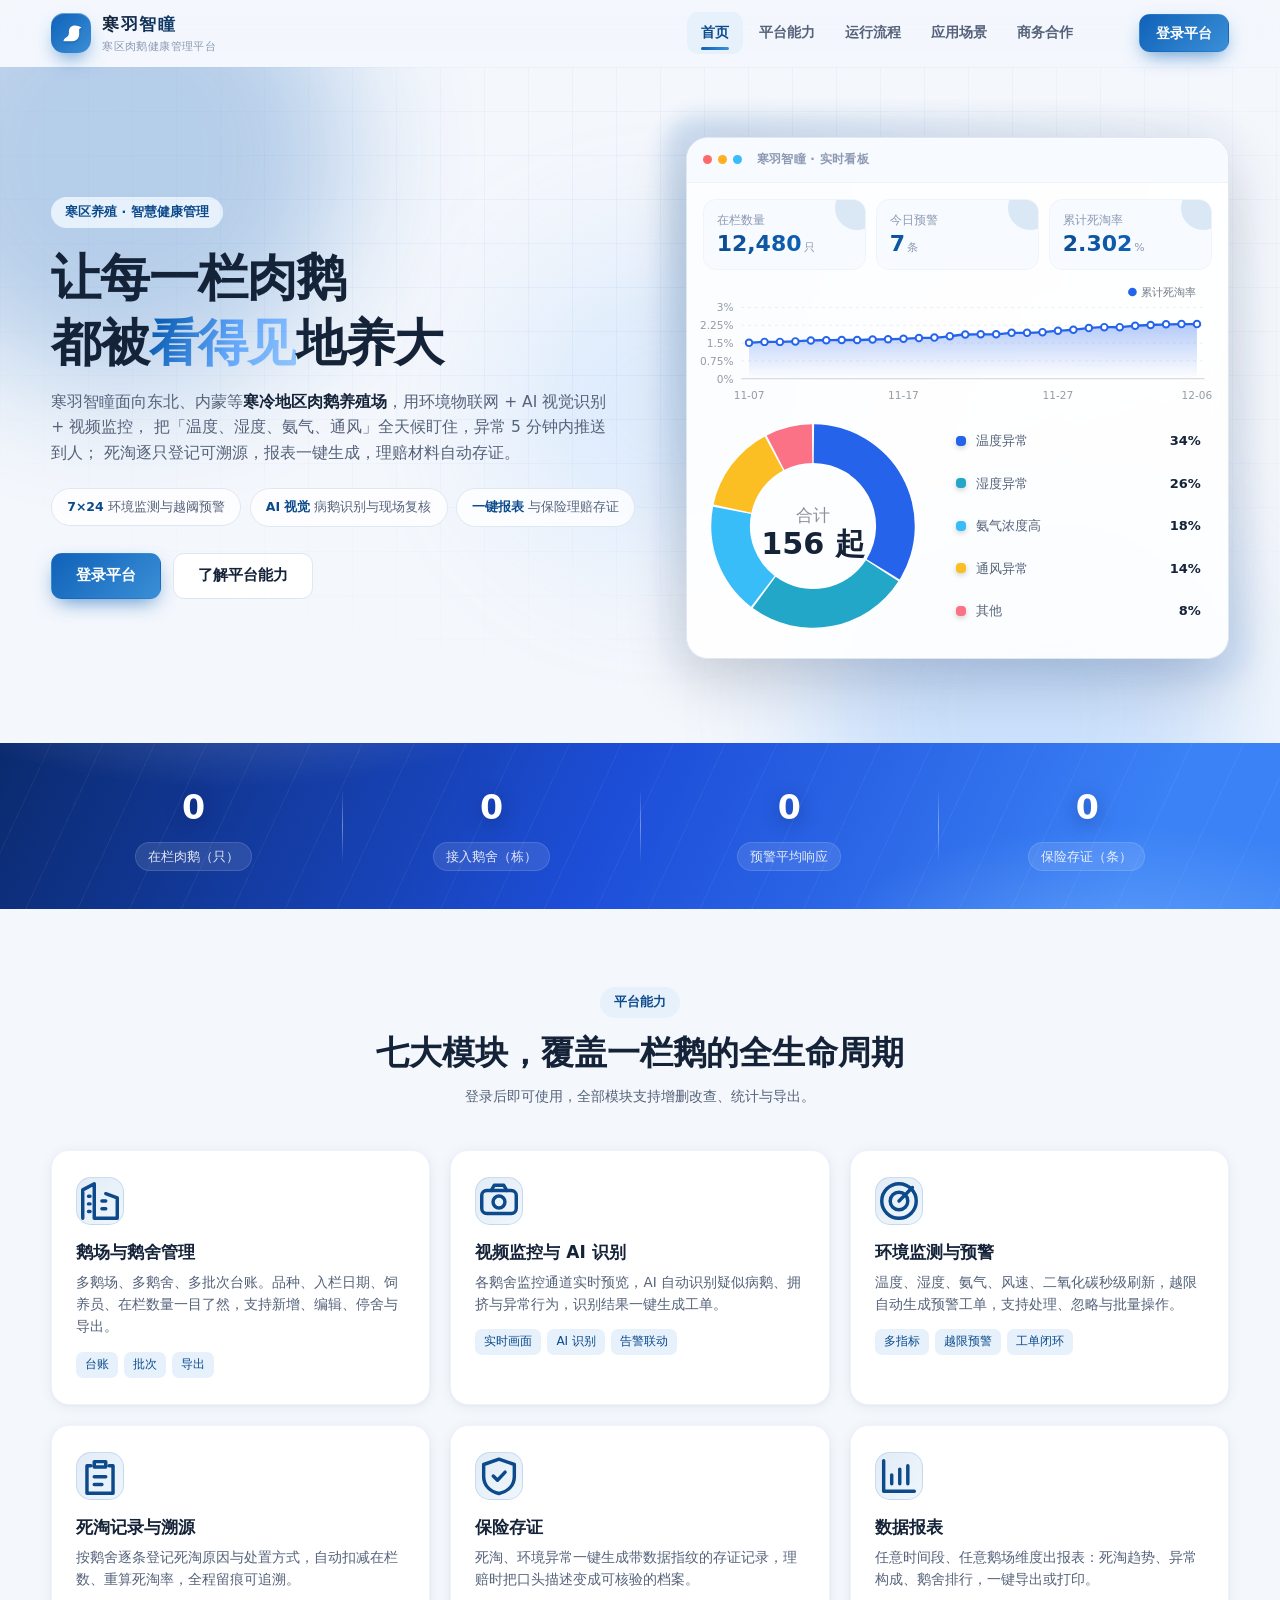
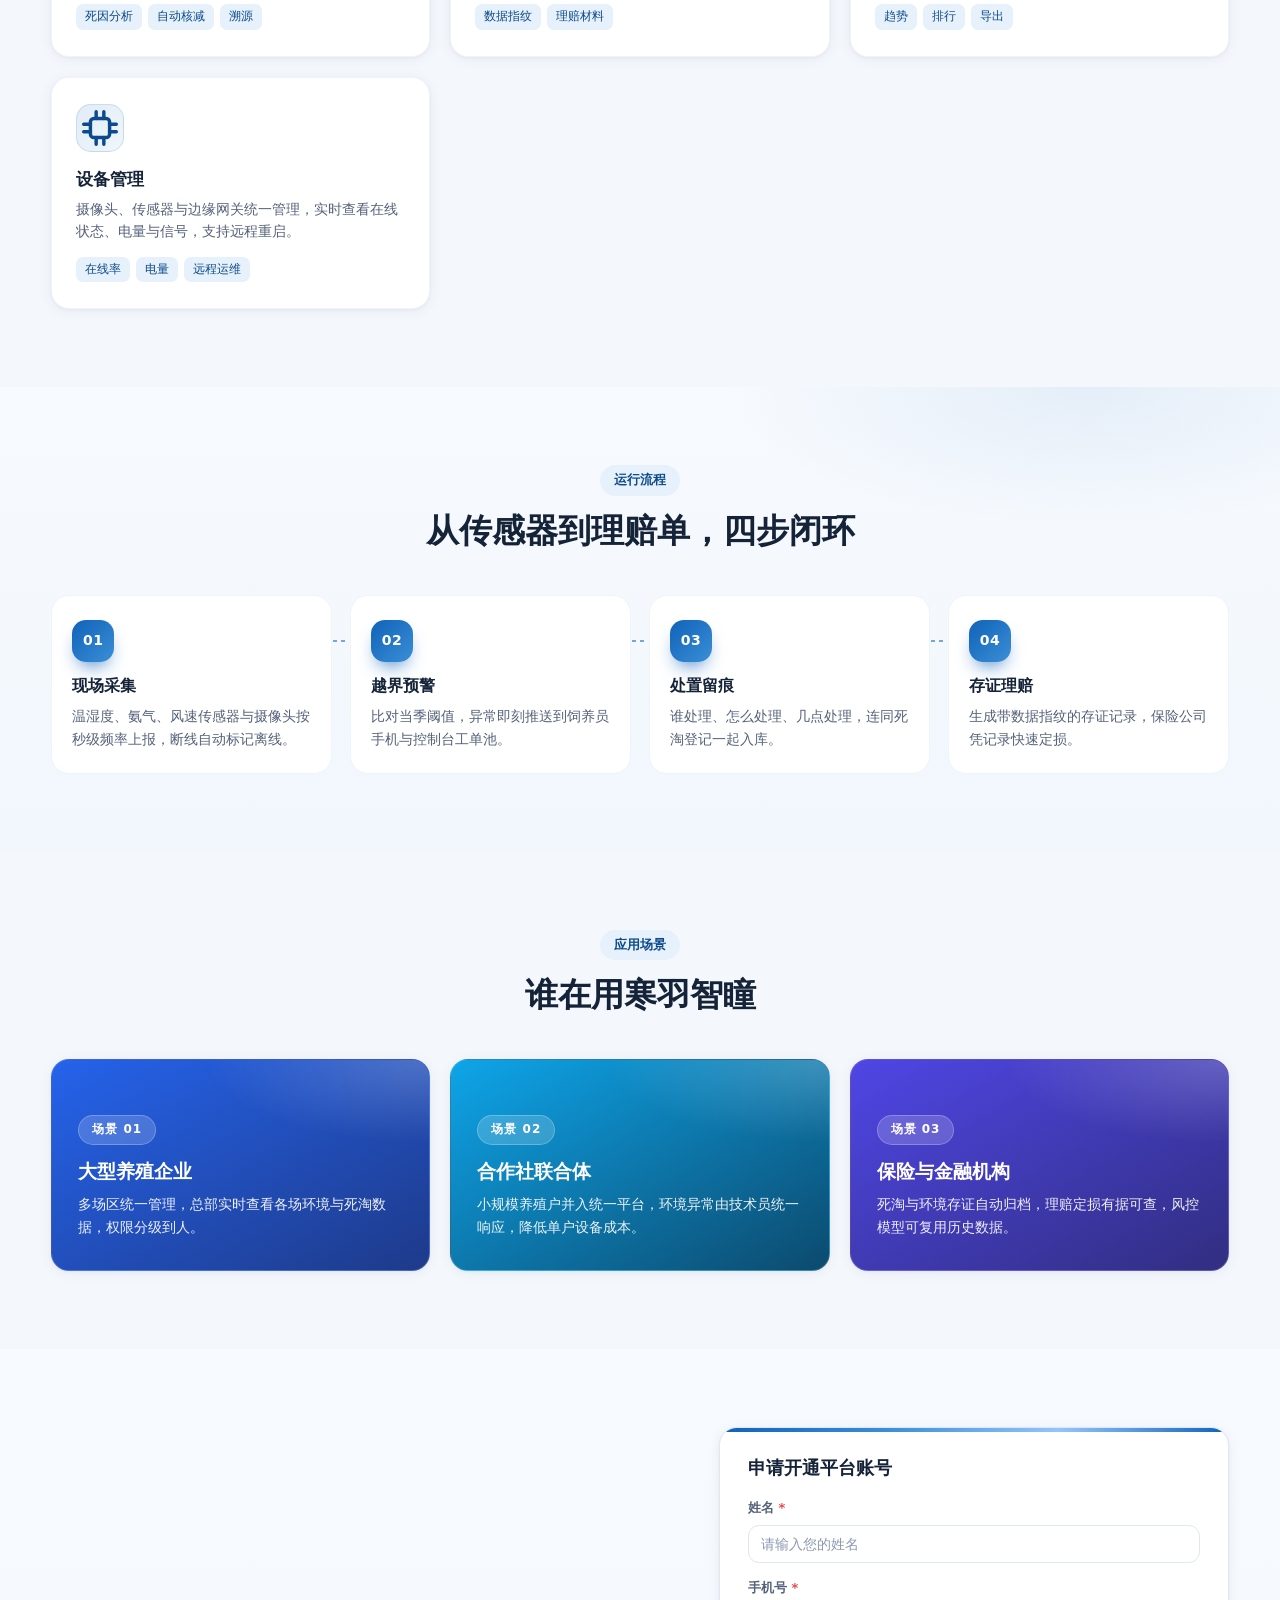
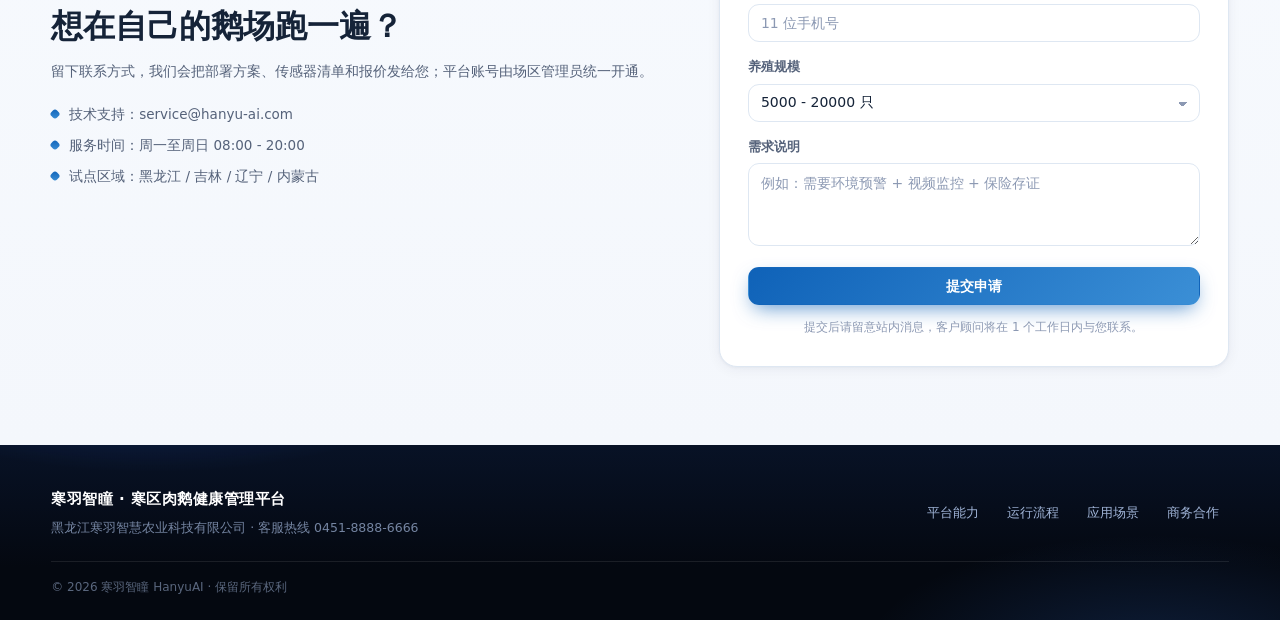
==== commit fcf4e068: "v14 Aurora UI：控制台整版重绘与深色纯黑修正" ====
--- a/app.html
+++ b/app.html
@@ -5,8 +5,8 @@
 <meta name="viewport" content="width=device-width,initial-scale=1">
 <title>控制台 · 寒羽智瞳</title>
 <link rel="icon" href="data:image/svg+xml,%3Csvg xmlns='http://www.w3.org/2000/svg' viewBox='0 0 32 32'%3E%3Ccircle cx='16' cy='16' r='16' fill='%232563EB'/%3E%3Cpath d='M21 7c-4 0-7 3-7 6.8V16c0 3.4-1.6 4.9-3.5 6.1C9 23 8 24.3 8 26h10c4.4 0 8-3.6 8-8V11l3-2-3.2-1.6C22.9 7.1 22 7 21 7z' fill='%23fff'/%3E%3C/svg%3E">
-<link rel="stylesheet" href="assets/css/theme.css?v=13">
-<link rel="stylesheet" href="assets/css/app.css?v=13">
+<link rel="stylesheet" href="assets/css/theme.css?v=14">
+<link rel="stylesheet" href="assets/css/app.css?v=14">
 </head>
 <body class="app">
 <div class="layout" id="layout">
@@ -61,9 +61,9 @@
 
 <div class="scrim" id="sideMask" hidden></div>
 
-<script src="assets/js/store.js?v=13"></script>
-<script src="assets/js/charts.js?v=13"></script>
-<script src="assets/js/ui.js?v=13"></script>
-<script src="assets/js/app.js?v=13"></script>
+<script src="assets/js/store.js?v=14"></script>
+<script src="assets/js/charts.js?v=14"></script>
+<script src="assets/js/ui.js?v=14"></script>
+<script src="assets/js/app.js?v=14"></script>
 </body>
 </html>
--- a/assets/css/theme.css
+++ b/assets/css/theme.css
@@ -1,5 +1,5 @@
-/* ================= 寒羽智瞳 Pro · 设计系统 v10 =================
-   全新 UI：深墨绿专业风 × 玻璃拟态 × 浅色工作区
+/* ================= 寒羽智瞳 · Aurora 设计系统 v14 =================
+   蓝色主视觉 × 玻璃拟态 × 深色近纯黑蓝（#070B14，无绿调）
    保留全部 DOM 类名与功能，仅重写视觉层 */
 *,*::before,*::after{box-sizing:border-box}
 :root{
@@ -22,11 +22,6 @@
   --sh-lg:0 20px 60px rgba(8,20,46,.20);
   --ff:"PingFang SC","HarmonyOS Sans SC","Microsoft YaHei","Hiragino Sans GB",system-ui,-apple-system,"Segoe UI",Roboto,Arial,sans-serif;
 }
-[data-accent=green]{
-  --brand:#0E5A44; --brand-2:#2E8B6E; --brand-3:#35A968;
-  --brand-soft:#E4F3EB; --brand-ink:#0A4534;
-  --side-1:#0B2E23; --side-2:#06211A;
-}
 [data-accent=blue]{
   --brand:#0F62B8; --brand-2:#3B8FD6; --brand-3:#5EB1F5;
   --brand-soft:#E6F1FB; --brand-ink:#0C4A8C;
@@ -38,11 +33,12 @@
   --side-1:#4A2A0C; --side-2:#251505;
 }
 [data-theme=dark]{
-  --bg:#0C1420; --bg-2:#09101A; --card:#141F31; --card-2:#1A2840;
+  --bg:#070B14; --bg-2:#05080E; --card:#0D1526; --card-2:#131E33;
   --ink:#E3ECF8; --ink-2:#A0B2CC; --ink-3:#7489A8;
   --line:#243650; --line-2:#1E2C42;
   --brand-soft:#17273F;
-  --sh:0 2px 14px rgba(0,0,0,.35);
+  --brand-ink:color-mix(in srgb,var(--brand) 60%,#fff);
+  --sh:0 2px 16px rgba(0,0,0,.45);
   --ok-bg:#12331F; --ok-text:#55D9A0;
   --warn-bg:#3A2A10; --warn-text:#E8A94C;
   --danger-bg:#3A1917; --danger-text:#F06B6B;
@@ -107,11 +103,11 @@
 .form .field.col-2{grid-column:1/-1}
 .switch{display:inline-flex;align-items:center;gap:10px;cursor:pointer;user-select:none}
 .switch input{position:absolute;opacity:0;width:0;height:0}
-.switch .track{width:42px;height:24px;border-radius:99px;background:#D3E3D9;position:relative;transition:.2s;flex:none}
-.switch .track::after{content:"";position:absolute;inset:3px auto 3px 3px;width:18px;border-radius:50%;background:#fff;box-shadow:0 1px 3px rgba(0,0,0,.2);transition:.2s}
-.switch input:checked+.track{background:linear-gradient(135deg,var(--brand),var(--brand-2))}
-.switch input:checked+.track::after{left:21px}
-.switch input:focus-visible+.track{outline:2px solid var(--brand-3);outline-offset:2px}
+.switch .track,.switch i{width:42px;height:24px;border-radius:99px;background:#CBD6E6;position:relative;transition:.2s;flex:none}
+.switch .track::after,.switch i::after{content:"";position:absolute;inset:3px auto 3px 3px;width:18px;border-radius:50%;background:#fff;box-shadow:0 1px 3px rgba(0,0,0,.2);transition:.2s}
+.switch input:checked+.track,input:checked+i{background:linear-gradient(135deg,var(--brand),var(--brand-2));box-shadow:0 3px 10px -2px color-mix(in srgb,var(--brand) 55%,transparent)}
+.switch input:checked+.track::after,input:checked+i::after{left:21px}
+.switch input:focus-visible+.track,input:focus-visible+i{outline:2px solid var(--brand-3);outline-offset:2px}
 
 /* ---------- 卡片 / 徽标 ---------- */
 .card{background:var(--card);border-radius:var(--r);box-shadow:var(--sh);border:1px solid var(--line)}
@@ -154,7 +150,7 @@
 .link-btn:hover{background:var(--brand-soft)}
 
 /* ---------- 弹窗 / 抽屉 / Toast ---------- */
-.mask{position:fixed;inset:0;background:rgba(8,30,22,.46);backdrop-filter:blur(5px);-webkit-backdrop-filter:blur(5px);z-index:80;display:flex;align-items:center;
+.mask{position:fixed;inset:0;background:rgba(7,13,28,.5);backdrop-filter:blur(5px);-webkit-backdrop-filter:blur(5px);z-index:80;display:flex;align-items:center;
   justify-content:center;padding:20px;animation:fade .18s ease}
 @keyframes fade{from{opacity:0}to{opacity:1}}
 .modal{background:var(--card);border-radius:20px;box-shadow:var(--sh-lg);width:100%;max-width:520px;max-height:88vh;display:flex;
@@ -168,7 +164,7 @@
 .modal-ft{display:flex;justify-content:flex-end;gap:10px;padding:14px 22px 20px;flex-wrap:wrap}
 .x-btn{border:0;background:none;font-size:22px;line-height:1;color:var(--ink-3);cursor:pointer;padding:4px 8px;border-radius:8px}
 .x-btn:hover{background:var(--line-2);color:var(--ink)}
-.drawer-mask{position:fixed;inset:0;background:rgba(8,30,22,.42);z-index:80;display:flex;justify-content:flex-end;animation:fade .18s;backdrop-filter:blur(3px)}
+.drawer-mask{position:fixed;inset:0;background:rgba(7,13,28,.46);z-index:80;display:flex;justify-content:flex-end;animation:fade .18s;backdrop-filter:blur(3px)}
 .drawer{background:var(--card);width:min(460px,100%);height:100%;display:flex;flex-direction:column;box-shadow:var(--sh-lg);animation:slide .24s ease}
 @keyframes slide{from{transform:translateX(40px);opacity:.6}to{transform:none;opacity:1}}
 .toasts{position:fixed;top:18px;left:50%;transform:translateX(-50%);z-index:99;display:flex;flex-direction:column;gap:10px;align-items:center;pointer-events:none}
@@ -196,3 +192,31 @@
 .donut-lg b{color:var(--brand-ink);font-variant-numeric:tabular-nums}
 .only-m{display:none}
 @media(max-width:820px){.only-m{display:inline-flex}.form{grid-template-columns:1fr}}
+
+
+/* ================= Aurora 图表配套（控制台 / 门户共用） ================= */
+html{color-scheme:light}
+html[data-theme=dark]{color-scheme:dark}
+.chart{position:relative;color:var(--ink-2)}
+.chart svg{display:block}
+/* 环形图 */
+.donut-wrap{display:flex;align-items:center;flex-wrap:wrap;gap:22px;height:100%;padding:6px 0}
+.donut-svg{flex:1 1 150px;min-width:150px;max-width:220px;color:var(--ink);display:grid;place-items:center;margin:0 auto}
+.donut-svg svg{max-width:100%;height:auto}
+.donut-svg path{transition:transform .2s ease,filter .2s ease}
+.donut-legend{flex:1 1 170px;min-width:170px;display:flex;flex-direction:column;gap:5px}
+.donut-legend>div{display:flex;align-items:center;gap:10px;padding:7px 10px;border-radius:10px;cursor:default;border:1px solid transparent;transition:background .15s,border-color .15s,transform .15s}
+.donut-legend>div:hover,.donut-legend>div.on{background:var(--card-2);border-color:var(--line);transform:translateX(2px)}
+.donut-legend i{width:10px;height:10px;border-radius:4px;flex:none;box-shadow:0 2px 6px -1px rgba(0,0,0,.3)}
+.donut-legend span{flex:1;color:var(--ink-2);font-size:13px;white-space:nowrap;overflow:hidden;text-overflow:ellipsis}
+.donut-legend b{color:var(--ink);font-variant-numeric:tabular-nums;font-size:13px;font-weight:700}
+/* 横向条形 */
+.hbar{display:flex;flex-direction:column;gap:15px;padding:6px 0}
+.hbar-row span{display:flex;justify-content:space-between;align-items:baseline;gap:12px;font-size:13px;color:var(--ink-2);margin-bottom:6px}
+.hbar-row b{color:var(--ink);font-variant-numeric:tabular-nums;font-weight:700}
+.hbar-bar{height:11px;border-radius:99px;background:var(--line-2);overflow:hidden;box-shadow:inset 0 1px 2px rgba(8,18,40,.10)}
+.hbar-bar i{display:block;height:100%;border-radius:99px;transform-origin:left;animation:hbIn .65s cubic-bezier(.2,.8,.3,1) both;box-shadow:0 1px 6px -1px rgba(37,99,235,.5)}
+.hbar-row:hover .hbar-bar i{filter:brightness(1.1)}
+@keyframes hbIn{from{opacity:0;transform:scaleX(.3)}to{opacity:1;transform:scaleX(1)}}
+/* 迷你走势 */
+.spark{display:block;width:100%;height:26px}
--- a/assets/css/app.css
+++ b/assets/css/app.css
@@ -1,416 +1,400 @@
-/* ================= 寒羽智瞳 Pro · 控制台布局 v10 =================
-   全新 UI：侧栏深墨绿胶囊菜单 / 顶栏毛玻璃 / 卡片化工作区 */
-
-.app { height: 100vh; overflow: hidden; }
-.layout { display: flex; height: 100vh; }
-
-/* ---------- 侧栏：上图标下文字（保留） ---------- */
-.side {
-  width: 92px; flex: none;
-  background: linear-gradient(180deg, var(--side-1), var(--side-2));
-  color: #C9DCD3;
-  display: flex; flex-direction: column;
-  align-items: center; padding: 12px 0 10px;
-  z-index: 45;
-  border-right: 1px solid rgba(255,255,255,.05);
+/* =====================================================================
+   寒羽智瞳 · Aurora 控制台 v14（整份重写）
+   与 theme.css（Aurora UI v3.1）配套：蓝色主视觉 · 无绿残留 ·
+   深色近纯黑蓝 #070B14 · 真实 hover/过渡/滑块动效
+   保留全部 DOM 类名与功能，仅重写视觉层
+   ===================================================================== */
+
+/* 湿度（青蓝）徽标 token —— 与“状态绿/成功绿”语义区分 */
+:root{--hum-bg:#E1F5FA;--hum-ink:#0E7E96}
+html[data-theme=dark]{--hum-bg:#0E2A35;--hum-ink:#3FD6EF}
+
+/* ================= 应用外壳 ================= */
+.app{height:100vh;overflow:hidden}
+.layout{display:flex;height:100vh}
+
+/* ---------- 侧栏：深蓝渐变 + 当前项浮光 ---------- */
+.side{position:relative;width:92px;flex:none;z-index:45;
+  display:flex;flex-direction:column;align-items:center;gap:10px;
+  padding:16px 0 14px;
+  background:linear-gradient(180deg,var(--side-1) 0%,var(--side-2) 48%,color-mix(in srgb,var(--side-1) 88%,#000) 100%);
+  border-right:1px solid rgba(255,255,255,.06);
+  overflow:hidden;transition:width .26s cubic-bezier(.2,.8,.3,1)}
+.side::before{content:"";position:absolute;inset:0;pointer-events:none;
+  background:radial-gradient(150px 110px at 50% -6%,rgba(96,165,250,.18),transparent 70%)}
+.side::after{content:"";position:absolute;inset:auto 0 0;height:1px;pointer-events:none;
+  background:linear-gradient(90deg,transparent,rgba(147,197,253,.35),transparent);opacity:.6}
+.side-brand{position:relative;display:flex;flex-direction:column;align-items:center;gap:6px;margin-bottom:8px;width:100%}
+.side-brand .brand-mark{width:36px;height:36px;border-radius:12px;flex:none;
+  background:linear-gradient(135deg,var(--brand-2),var(--brand) 70%);
+  box-shadow:0 8px 20px -6px rgba(2,10,30,.8),inset 0 1px 0 rgba(255,255,255,.3);
+  display:grid;place-items:center;transition:transform .25s ease,box-shadow .25s ease}
+.side-brand .brand-mark svg{width:21px;height:21px;fill:#fff;filter:drop-shadow(0 1px 1px rgba(4,14,40,.5))}
+.side-brand:hover .brand-mark{transform:translateY(-1px) rotate(-3deg)}
+.side-brand b{position:relative;font-size:10.5px;color:#E4EEFB;letter-spacing:1.6px;font-weight:700;white-space:nowrap}
+.side-nav{position:relative;flex:1;width:100%;overflow-x:hidden;overflow-y:auto;
+  display:flex;flex-direction:column;gap:5px;padding:4px 9px;scrollbar-width:none}
+.side-nav::-webkit-scrollbar{display:none}
+.side-nav a{position:relative;flex:none;display:flex;flex-direction:column;align-items:center;justify-content:center;gap:5px;
+  min-height:52px;padding:6px 2px;border-radius:14px;
+  color:color-mix(in srgb,#C9DAEF 84%,#fff);font-size:10.5px;line-height:1;font-weight:600;
+  transition:all .2s ease}
+.side-nav a .ico{width:18px;height:18px;flex:none}
+.side-nav a:hover{background:rgba(255,255,255,.07);color:#fff;transform:translateY(-1px)}
+.side-nav a.on{
+  background:linear-gradient(165deg,color-mix(in srgb,var(--brand-3) 26%,rgba(15,98,184,.42)),color-mix(in srgb,var(--brand) 72%,var(--side-2)));
+  color:#fff;box-shadow:0 10px 22px -10px rgba(2,8,26,.9),inset 0 0 0 1px rgba(147,197,253,.4)}
+.side-nav a.on::before{content:"";position:absolute;left:2px;top:50%;transform:translateY(-50%);
+  width:3.5px;height:22px;border-radius:4px;
+  background:linear-gradient(180deg,var(--brand-3),var(--brand-2));
+  box-shadow:0 0 12px color-mix(in srgb,var(--brand-2) 85%,transparent)}
+.side-nav a.on .ico{filter:drop-shadow(0 0 6px rgba(147,197,253,.8))}
+.side-nav a b.dot{position:absolute;top:4px;right:10px;min-width:15px;height:15px;padding:0 4px;border-radius:99px;
+  background:linear-gradient(135deg,#F04438,#D92D20);color:#fff;font-size:9px;line-height:15px;text-align:center;
+  box-shadow:0 2px 8px rgba(240,68,56,.55);font-weight:800}
+.side-collapse{position:relative;flex:none;width:36px;height:36px;border:0;border-radius:12px;
+  background:rgba(255,255,255,.06);color:#B9CCE8;cursor:pointer;font:700 15px/1 var(--ff);
+  transition:all .2s ease}
+.side-collapse:hover{background:rgba(255,255,255,.14);color:#fff;transform:translateY(-1px)}
+.side-collapse:active{transform:scale(.94)}
+
+/* 窄栏（nav-mini） */
+body.nav-mini .side{width:64px}
+body.nav-mini .side-nav{padding:4px 6px}
+body.nav-mini .side-nav a{min-height:47px;border-radius:12px}
+body.nav-mini .side-nav a>span:not(.ico),body.nav-mini .side-brand b{display:none}
+body.nav-mini .side-nav a .ico{width:20px;height:20px}
+
+/* ---------- 顶栏：毛玻璃 + 实时呼吸点 ---------- */
+.main{flex:1;display:flex;flex-direction:column;min-width:0;height:100vh}
+.topbar{position:relative;height:64px;flex:none;display:flex;align-items:center;gap:14px;padding:0 22px;
+  background:color-mix(in srgb,var(--card) 72%,transparent);
+  backdrop-filter:blur(18px) saturate(160%);-webkit-backdrop-filter:blur(18px) saturate(160%);
+  border-bottom:1px solid var(--line);z-index:20}
+.topbar::after{content:"";position:absolute;left:0;right:0;bottom:-1px;height:1px;pointer-events:none;
+  background:linear-gradient(90deg,transparent,color-mix(in srgb,var(--brand-2) 45%,transparent) 50%,transparent)}
+.top-title{font-size:16px;font-weight:800;white-space:nowrap;overflow:hidden;text-overflow:ellipsis;letter-spacing:.2px}
+.top-title span{color:var(--ink-2);font-weight:600}
+.top-right{margin-left:auto;display:flex;align-items:center;gap:6px}
+.tb-live{position:relative;display:inline-flex;align-items:center;gap:8px;height:34px;padding:0 15px 0 13px;border:0;border-radius:99px;
+  background:var(--ok-bg);color:var(--ok-text,var(--ok));font:700 12px/1 var(--ff);cursor:pointer;
+  box-shadow:inset 0 0 0 1px color-mix(in srgb,var(--ok) 28%,transparent);transition:all .18s ease}
+.tb-live::before{content:"";width:8px;height:8px;border-radius:50%;background:var(--ok);
+  animation:liveDot 1.9s ease-out infinite}
+.tb-live .ico{display:none}
+.tb-live:hover{transform:translateY(-1px);filter:brightness(1.02) saturate(1.1)}
+.tb-live:active{transform:translateY(0)}
+.tb-live.off{background:var(--line-2);color:var(--ink-3);box-shadow:inset 0 0 0 1px var(--line)}
+.tb-live.off::before{background:var(--ink-3);animation:none}
+@keyframes liveDot{0%{box-shadow:0 0 0 0 color-mix(in srgb,var(--ok) 45%,transparent)}
+  70%{box-shadow:0 0 0 8px transparent}100%{box-shadow:0 0 0 0 transparent}}
+.tb-btn{display:inline-flex;align-items:center;gap:7px;height:38px;padding:0 12px;border:0;border-radius:11px;
+  background:transparent;color:var(--ink-2);cursor:pointer;font:600 13px/1 var(--ff);transition:all .15s ease}
+.tb-btn:hover{background:var(--brand-soft);color:var(--brand-ink)}
+.tb-btn svg{width:18px;height:18px}
+.tb-btn:active{transform:scale(.96)}
+.dotnum{min-width:18px;height:18px;padding:0 5px;border-radius:99px;background:linear-gradient(135deg,#F04438,#D92D20);
+  color:#fff;font-size:11px;display:grid;place-items:center;font-weight:800;box-shadow:0 2px 8px rgba(240,68,56,.5)}
+.tb-user{display:flex;align-items:center;gap:9px;height:44px;padding:0 10px;border:0;border-radius:13px;
+  background:transparent;cursor:pointer;color:var(--ink);transition:all .15s ease}
+.tb-user:hover{background:var(--brand-soft)}
+.tb-user:active{transform:scale(.98)}
+.avatar{width:34px;height:34px;border-radius:50%;flex:none;
+  background:linear-gradient(135deg,var(--brand),var(--brand-2));color:#fff;font:800 14px/1 var(--ff);
+  display:grid;place-items:center;
+  box-shadow:0 4px 12px -2px color-mix(in srgb,var(--brand) 55%,transparent),inset 0 1px 0 rgba(255,255,255,.28)}
+.tb-user-txt{display:flex;flex-direction:column;line-height:1.3;text-align:left;min-width:0}
+.tb-user-txt i{font-style:normal;font-size:11px;color:var(--ink-3);white-space:nowrap;overflow:hidden;text-overflow:ellipsis}
+.tb-user-txt b{font-size:13px}
+.caret{color:var(--ink-3);font-size:11px;transition:transform .2s ease,color .2s ease}
+.tb-user:hover .caret{color:var(--brand-ink)}
+.only-m{display:none}
+
+/* ---------- 视图：品牌淡彩底 + 入场 ---------- */
+.view{flex:1;overflow-y:auto;padding:24px;scroll-behavior:smooth;
+  background:
+    radial-gradient(1100px 420px at 85% -8%,color-mix(in srgb,var(--brand-soft) 55%,transparent),transparent 60%),
+    radial-gradient(900px 380px at -5% 6%,color-mix(in srgb,var(--brand-soft) 32%,transparent),transparent 55%),
+    var(--bg)}
+.view>*{animation:pageIn .3s ease both}
+@keyframes pageIn{from{opacity:0;transform:translateY(9px)}to{opacity:1;transform:none}}
+.page-hd{display:flex;align-items:flex-end;justify-content:space-between;gap:14px;margin-bottom:18px;flex-wrap:wrap}
+.page-hd h2{font-size:23px;font-weight:800;letter-spacing:.2px;display:flex;align-items:center}
+.page-hd h2::before{content:"";width:5px;height:22px;margin-right:11px;border-radius:3px;flex:none;
+  background:linear-gradient(180deg,var(--brand-3),var(--brand));box-shadow:0 2px 8px -2px var(--brand)}
+.page-hd p{font-size:13px;color:var(--ink-3);margin-top:5px}
+.page-act{display:flex;gap:9px;flex-wrap:wrap}
+/* ================= 工作台：KPI 卡片 ================= */
+.kpi-row{display:grid;grid-template-columns:repeat(auto-fit,minmax(232px,1fr));gap:16px;margin-bottom:16px}
+.kpi{position:relative;overflow:hidden;display:flex;align-items:center;gap:15px;width:100%;padding:19px 20px;border:1px solid var(--line);border-radius:var(--r);
+  background:var(--card);box-shadow:var(--sh);cursor:pointer;text-align:left;font-family:var(--ff);color:var(--ink);
+  transition:transform .22s cubic-bezier(.2,.8,.3,1),box-shadow .22s ease,border-color .22s ease}
+.kpi::before{content:"";position:absolute;right:-46px;top:-46px;width:150px;height:150px;border-radius:50%;pointer-events:none;
+  background:radial-gradient(circle,color-mix(in srgb,var(--brand-soft) 95%,transparent),transparent 66%);transition:transform .3s ease}
+.kpi::after{content:"";position:absolute;inset:0 0 auto;height:2px;border-radius:2px;pointer-events:none;
+  background:linear-gradient(90deg,transparent,color-mix(in srgb,var(--brand-2) 70%,transparent),transparent);opacity:0;transition:opacity .22s}
+.kpi:hover{transform:translateY(-3px);border-color:color-mix(in srgb,var(--brand-2) 55%,var(--line));
+  box-shadow:0 16px 34px -10px color-mix(in srgb,var(--brand) 24%,transparent),var(--sh)}
+.kpi:hover::before{transform:scale(1.12)}.kpi:hover::after{opacity:1}
+.kpi:active{transform:translateY(-1px) scale(.995)}
+.kpi-ico{position:relative;width:52px;height:52px;border-radius:16px;flex:none;display:grid;place-items:center;
+  background:linear-gradient(135deg,var(--brand-soft),color-mix(in srgb,var(--brand-3) 22%,#fff));
+  color:var(--brand-ink);border:1px solid color-mix(in srgb,var(--brand-2) 30%,transparent);
+  box-shadow:inset 0 1px 0 rgba(255,255,255,.7);transition:all .22s ease}
+.kpi-ico svg{width:26px;height:26px}
+.kpi:hover .kpi-ico{background:linear-gradient(135deg,var(--brand),var(--brand-2));color:#fff;transform:scale(1.06) rotate(-3deg);
+  box-shadow:0 10px 20px -6px color-mix(in srgb,var(--brand) 55%,transparent),inset 0 1px 0 rgba(255,255,255,.3)}
+.kpi-b{min-width:0}.kpi-b>span{display:block}
+.kpi-b>span:first-child{font-size:12.5px;color:var(--ink-3);font-weight:600}
+.kpi-v{font-size:27px;font-weight:800;color:var(--brand-ink);font-variant-numeric:tabular-nums;line-height:1.25;letter-spacing:.2px}
+.kpi-v small{font-size:12px;font-weight:600;color:var(--ink-2);margin-left:3px}
+.kpi-s{font-size:11.5px;color:var(--ink-3);margin-top:2px}
+.kpi.warn .kpi-ico{background:var(--warn-bg);color:var(--warn-text,var(--warn));border-color:color-mix(in srgb,var(--warn) 24%,transparent)}
+.kpi.warn:hover .kpi-ico{background:linear-gradient(135deg,var(--warn),color-mix(in srgb,var(--warn) 60%,#fff));color:#fff;box-shadow:0 10px 20px -6px color-mix(in srgb,var(--warn) 55%,transparent)}
+.kpi.info .kpi-ico{background:var(--info-bg);color:var(--info-text,var(--info));border-color:color-mix(in srgb,var(--info) 24%,transparent)}
+.kpi.info:hover .kpi-ico{background:linear-gradient(135deg,var(--info),color-mix(in srgb,var(--info) 60%,#fff));color:#fff;box-shadow:0 10px 20px -6px color-mix(in srgb,var(--info) 55%,transparent)}
+
+/* ---------- 数字统计条 ---------- */
+.stat-strip{display:grid;grid-template-columns:repeat(auto-fit,minmax(168px,1fr));gap:14px;margin-bottom:16px}
+.stat{position:relative;overflow:hidden;padding:15px 18px;border:1px solid var(--line);border-radius:15px;background:var(--card);box-shadow:var(--sh);
+  transition:transform .2s ease,border-color .2s,box-shadow .2s}
+.stat::before{content:"";position:absolute;left:0;top:0;bottom:0;width:3px;border-radius:3px;
+  background:linear-gradient(180deg,var(--brand-3),var(--brand));opacity:.85;transition:opacity .2s}
+.stat:hover{transform:translateY(-2px);border-color:color-mix(in srgb,var(--brand-2) 45%,var(--line));box-shadow:0 12px 26px -10px color-mix(in srgb,var(--brand) 20%,transparent)}
+.stat span{font-size:12px;color:var(--ink-3);font-weight:600}
+.stat b{display:block;font-size:22px;font-weight:800;color:var(--ink);font-variant-numeric:tabular-nums;margin-top:2px;letter-spacing:.2px}
+
+/* ---------- 栅格布局 / 卡片头 ---------- */
+.grid{display:grid;gap:16px;margin-bottom:16px}
+.g-2-1{grid-template-columns:1.55fr 1fr}
+.g-2{grid-template-columns:1fr 1fr}
+@media(max-width:1100px){.g-2-1,.g-2{grid-template-columns:1fr}}
+.card-hd{display:flex;align-items:center;gap:12px;padding:18px 20px 6px;flex-wrap:wrap}
+.card-hd h3{font-size:16px;font-weight:700;letter-spacing:.2px}
+.card-hd h3::first-letter{color:var(--brand-ink)}
+.card-hd .tools{margin-left:auto;display:flex;gap:8px;align-items:center;flex-wrap:wrap}
+.card-bd{padding:8px 20px 20px}
+.mini-note{font-size:11.5px;color:var(--ink-3)}
+.card>.tbl-wrap{padding:6px 8px 10px}
+.card>.pager{padding:0 18px 16px}
+
+/* ---------- 工具条 / 裸表单控件 ---------- */
+.toolbar{display:flex;align-items:flex-end;gap:12px;flex-wrap:wrap;margin-bottom:16px}
+.toolbar .field{margin:0;min-width:140px}
+.toolbar .grow{flex:1;min-width:200px}
+.toolbar-r{margin-left:auto;display:flex;gap:9px;flex-wrap:wrap;align-items:center}
+.field{margin-bottom:14px}
+.field>label{display:block;margin-bottom:6px;font-weight:600;font-size:13px;color:var(--ink-2)}
+.field>label b{color:var(--danger);font-weight:700}
+.field>label.switch{display:inline-flex;align-items:center;gap:10px;margin-bottom:0;color:var(--ink);font-weight:600;cursor:pointer;user-select:none}
+.field>label.switch span{font-size:13px}
+.field>input:not(.input),.field>select,.field>textarea,fieldset#pf input{width:100%;height:38px;padding:0 12px;border:1px solid var(--line);border-radius:11px;background:var(--card);
+  color:var(--ink);font:14px/1.5 var(--ff);transition:border-color .16s ease,box-shadow .16s ease,background .16s}
+.field>input:not(.input)::placeholder,.field>textarea::placeholder{color:var(--ink-3)}
+.field>input:not(.input):focus,.field>select:focus,.field>textarea:focus{border-color:var(--brand-2);box-shadow:0 0 0 3px color-mix(in srgb,var(--brand-2) 16%,transparent);outline:0}
+.field>textarea{height:auto;padding:9px 12px;resize:vertical;line-height:1.6}
+.field>select{appearance:none;-webkit-appearance:none;cursor:pointer;padding-right:32px;
+  background-image:linear-gradient(45deg,transparent 50%,var(--ink-3) 50%),linear-gradient(135deg,var(--ink-3) 50%,transparent 50%);
+  background-position:calc(100% - 16px) 17px,calc(100% - 11px) 17px;background-size:5px 5px;background-repeat:no-repeat}
+.field>select:disabled,.field>input:disabled{opacity:.6;cursor:not-allowed;background:var(--line-2)}
+input[type=date]:not(.input){min-height:38px}
+.field .err,.field .field-err{display:none;color:var(--danger);font-size:12px;margin-top:5px}
+.field.bad .err,.field.bad .field-err{display:block;animation:errIn .18s ease}
+@keyframes errIn{from{opacity:0;transform:translateY(-2px)}to{opacity:1;transform:none}}
+.field.bad>input:not(.input),.field.bad>select,.field.bad>textarea,.field.bad .input{border-color:var(--danger) !important;
+  box-shadow:0 0 0 3px color-mix(in srgb,var(--danger) 13%,transparent) !important}
+.field-hint{font-size:12px;color:var(--ink-3);margin-top:5px;line-height:1.6}
+.grid-f{display:grid;grid-template-columns:1fr 1fr;column-gap:16px;row-gap:2px}
+.grid-f .field.col2{grid-column:1/-1}
+@media(max-width:860px){.grid-f{grid-template-columns:1fr}}
+
+/* ---------- 分段控件 / Tabs / Chips ---------- */
+.seg{display:inline-flex;padding:3px;gap:2px;background:var(--line-2);border:1px solid var(--line);border-radius:11px;box-shadow:inset 0 1px 2px rgba(10,24,50,.05)}
+.seg button{height:28px;padding:0 13px;border:0;border-radius:8px;background:transparent;cursor:pointer;font:600 12.5px/1 var(--ff);color:var(--ink-2);transition:all .16s ease;white-space:nowrap}
+.seg button:hover{color:var(--brand)}
+.seg button.on{background:var(--card);color:var(--brand-ink);box-shadow:0 2px 8px -2px color-mix(in srgb,var(--brand) 25%,transparent),0 0 0 1px color-mix(in srgb,var(--brand) 14%,transparent)}
+.seg.blue button.on{background:linear-gradient(135deg,var(--brand),var(--brand-2));color:#fff;box-shadow:0 4px 10px -3px color-mix(in srgb,var(--brand) 60%,transparent)}
+.tabs{display:flex;gap:6px;border-bottom:1px solid var(--line);margin-bottom:16px;overflow-x:auto;scrollbar-width:none}
+.tabs::-webkit-scrollbar{display:none}
+.tabs button{position:relative;height:44px;padding:0 17px;border:0;background:none;cursor:pointer;font:600 14px/1 var(--ff);color:var(--ink-2);white-space:nowrap;transition:color .16s ease}
+.tabs button::after{content:"";position:absolute;left:12px;right:12px;bottom:-1px;height:2.5px;border-radius:3px;background:linear-gradient(90deg,var(--brand),var(--brand-2));
+  transform:scaleX(0);transform-origin:center;transition:transform .22s cubic-bezier(.25,.8,.3,1)}
+.tabs button:hover{color:var(--brand)}
+.tabs button.on{color:var(--brand-ink);font-weight:700}
+.tabs button.on::after{transform:scaleX(1)}
+.chips{display:flex;gap:8px;flex-wrap:wrap;margin-bottom:12px}
+.chip{display:inline-flex;align-items:center;padding:6px 15px;border:1px solid var(--line);border-radius:99px;background:var(--card);font:600 13px/1 var(--ff);color:var(--ink-2);cursor:pointer;transition:all .16s ease}
+.chip:hover{border-color:var(--brand-2);color:var(--brand-ink);transform:translateY(-1px)}
+.chip.on{background:linear-gradient(135deg,var(--brand),var(--brand-2));border-color:transparent;color:#fff;box-shadow:0 4px 12px -3px color-mix(in srgb,var(--brand) 60%,transparent)}
+/* ---------- 定义行 / 指纹 / 空态 / 提示条 ---------- */
+.dl{display:flex;gap:14px;padding:9px 2px;border-bottom:1px dashed var(--line);line-height:1.6}
+.dl:last-child{border-bottom:0}
+.dl b{width:88px;flex:none;color:var(--ink-3);font-weight:600;font-size:13px}
+.dl span{flex:1;color:var(--ink);font-size:13.5px;word-break:break-all}
+.hash{display:inline-block;padding:2px 9px;border-radius:7px;background:var(--brand-soft);color:var(--brand-ink);
+  font-family:ui-monospace,Menlo,Consolas,monospace;font-size:12px;letter-spacing:.3px;box-shadow:inset 0 0 0 1px color-mix(in srgb,var(--brand-2) 22%,transparent)}
+.empty{display:flex;flex-direction:column;align-items:center;justify-content:center;gap:8px;padding:44px 16px;color:var(--ink-3);font-size:13px;text-align:center}
+.empty span{font-size:30px;line-height:1;filter:grayscale(.2)}
+.tip-box{margin-top:8px;padding:11px 14px;border-radius:12px;background:color-mix(in srgb,var(--brand-soft) 82%,var(--card));
+  border:1px solid color-mix(in srgb,var(--brand-2) 26%,transparent);color:color-mix(in srgb,var(--brand-ink) 92%,#000);
+  font-size:12.5px;line-height:1.75}
+
+/* ---------- 环境卡片（监测预警） ---------- */
+.env-grid{display:grid;grid-template-columns:repeat(auto-fill,minmax(218px,1fr));gap:12px}
+.env-card{position:relative;overflow:hidden;padding:14px;border:1px solid var(--line);border-radius:15px;background:var(--card);box-shadow:var(--sh);cursor:pointer;
+  transition:transform .2s ease,border-color .2s,box-shadow .2s}
+.env-card::after{content:"";position:absolute;right:-26px;top:-26px;width:74px;height:74px;border-radius:50%;pointer-events:none;
+  background:radial-gradient(circle,color-mix(in srgb,var(--brand-soft) 90%,transparent),transparent 66%)}
+.env-card:hover{transform:translateY(-3px);border-color:color-mix(in srgb,var(--brand-2) 50%,var(--line));box-shadow:0 14px 30px -12px color-mix(in srgb,var(--brand) 24%,transparent)}
+.env-card.bad{border-color:color-mix(in srgb,var(--danger) 42%,transparent);background:color-mix(in srgb,var(--danger-bg) 42%,var(--card))}
+.env-card.bad::after{background:radial-gradient(circle,color-mix(in srgb,var(--danger) 14%,transparent),transparent 66%)}
+.env-hd{display:flex;align-items:center;justify-content:space-between;margin-bottom:10px}
+.env-hd b{font-size:14px;letter-spacing:.3px}
+.env-metrics{display:grid;grid-template-columns:1fr 1fr;gap:6px}
+.env-m{padding:7px 9px;border-radius:10px;background:var(--card-2);border:1px solid var(--line-2);transition:border-color .15s}
+.env-card:hover .env-m{border-color:color-mix(in srgb,var(--brand-2) 26%,var(--line))}
+.env-m span{display:block;font-size:11px;color:var(--ink-3);margin-bottom:1px}
+.env-m b{font-size:16px;font-variant-numeric:tabular-nums;font-weight:800}
+.env-m.bad b{color:var(--danger)}
+.env-spark{margin-top:10px;padding-top:8px;border-top:1px dashed var(--line);font-size:11px;color:var(--ink-3);display:flex;justify-content:space-between;gap:8px}
+.bar-cell{font-size:11px;color:var(--ink-3)}
+
+/* ---------- 视频监控 ---------- */
+.mv-tool{display:flex;gap:10px;flex-wrap:wrap;align-items:center;margin-bottom:16px}
+.mv-grid{display:grid;grid-template-columns:repeat(auto-fill,minmax(322px,1fr));gap:16px}
+.mv-card{border:1px solid var(--line);border-radius:16px;background:var(--card);box-shadow:var(--sh);overflow:hidden;cursor:pointer;
+  transition:transform .22s cubic-bezier(.2,.8,.3,1),box-shadow .22s,border-color .22s}
+.mv-card:hover{transform:translateY(-4px);border-color:color-mix(in srgb,var(--brand-2) 55%,var(--line));box-shadow:0 18px 38px -14px color-mix(in srgb,var(--brand) 30%,transparent)}
+.mv-video{position:relative;height:192px;overflow:hidden;background:linear-gradient(160deg,#060B16,#0E2140 58%,#123057)}
+.mv-video::after{content:"";position:absolute;inset:0;box-shadow:inset 0 0 0 1px rgba(255,255,255,.06);pointer-events:none}
+.mv-video::before{content:"";position:absolute;left:8px;right:8px;top:8px;height:1px;pointer-events:none;
+  background:linear-gradient(90deg,transparent,rgba(96,165,250,.5),transparent)}
+.mv-img{width:100%;height:100%;object-fit:cover}
+.mv-bg{position:absolute;inset:0;background:
+  radial-gradient(120% 92% at 50% 118%,rgba(56,189,248,.22),transparent 62%),
+  radial-gradient(60% 40% at 14% 8%,rgba(37,99,235,.16),transparent 60%),
+  linear-gradient(160deg,#060B16 0%,#0E2140 55%,#16406F 100%)}
+.mv-grid2{position:absolute;inset:0;opacity:.9;background-image:
+  repeating-linear-gradient(0deg,rgba(125,200,255,.07) 0 1px,transparent 1px 38px),
+  repeating-linear-gradient(90deg,rgba(125,200,255,.07) 0 1px,transparent 1px 38px);
+  mask-image:radial-gradient(120% 100% at 50% 50%,#000 55%,transparent 100%);-webkit-mask-image:radial-gradient(120% 100% at 50% 50%,#000 55%,transparent 100%)}
+.mv-scan{position:absolute;left:0;right:0;height:58px;pointer-events:none;
+  background:linear-gradient(180deg,transparent,rgba(56,189,248,.34),rgba(96,165,250,.05),transparent);animation:mvscan 3.6s linear infinite}
+@keyframes mvscan{from{top:-70px}to{top:100%}}
+.mv-lens{position:absolute;left:50%;top:50%;width:56px;height:56px;margin:-28px 0 0 -28px;pointer-events:none;
+  border-radius:50%;border:2px solid rgba(147,197,253,.55);background:rgba(96,165,250,.10);box-shadow:0 0 24px rgba(37,99,235,.5),inset 0 0 12px rgba(56,189,248,.25)}
+.mv-lens::after{content:"";position:absolute;inset:16px;border-radius:50%;background:rgba(147,197,253,.55);box-shadow:0 0 10px rgba(96,165,250,.9)}
+.mv-tag{position:absolute;top:10px;left:10px;z-index:2;padding:3px 10px;border-radius:8px;background:rgba(5,12,26,.72);color:#CFE4FF;font-size:11.5px;font-weight:700;letter-spacing:.5px;
+  backdrop-filter:blur(4px);border:1px solid rgba(147,197,253,.18)}
+.mv-rec{position:absolute;top:10px;right:10px;z-index:2;display:flex;align-items:center;gap:5px;padding:3px 11px;border-radius:99px;background:rgba(4,10,22,.6);color:#fff;font-size:11px;font-weight:700;letter-spacing:.4px;backdrop-filter:blur(4px)}
+.mv-rec .d{width:7px;height:7px;border-radius:50%;background:#FF4D4F;animation:mvblink 1.3s infinite;box-shadow:0 0 8px rgba(255,77,79,.8)}
+.mv-rec.off .d{background:#5A6B82;animation:none;box-shadow:none}
+.mv-rec.off{color:#9FB0C9}
+@keyframes mvblink{50%{opacity:.3}}
+.mv-detect{position:absolute;z-index:2;border:2px solid #FF4D4F;border-radius:6px;box-shadow:0 0 0 2px rgba(255,77,79,.2),0 0 18px rgba(255,77,79,.35);animation:mvPulse 1.8s ease-in-out infinite}
+@keyframes mvPulse{50%{box-shadow:0 0 0 4px rgba(255,77,79,.08),0 0 22px rgba(255,77,79,.45)}}
+.mv-detect-t{position:absolute;left:-2px;top:-24px;padding:2px 9px;border-radius:6px;background:linear-gradient(135deg,#FF4D4F,#E5484D);color:#fff;font-size:10.5px;font-weight:700;white-space:nowrap;box-shadow:0 4px 10px -2px rgba(255,77,79,.6)}
+.mv-time{position:absolute;left:12px;right:12px;bottom:9px;z-index:2;display:flex;justify-content:space-between;color:rgba(226,238,255,.85);font-size:10.5px;font-weight:600;text-shadow:0 1px 4px rgba(0,0,0,.6);font-variant-numeric:tabular-nums}
+.mv-meta{display:flex;align-items:center;gap:10px;padding:12px 14px}
+.mv-meta b{font-size:14px;letter-spacing:.3px}
+.mv-meta .z{flex:1;font-size:12px;color:var(--ink-3);overflow:hidden;text-overflow:ellipsis;white-space:nowrap}
+.mv-player{display:grid;grid-template-columns:1.5fr 1fr;gap:16px;align-items:stretch}
+@media(max-width:860px){.mv-player{grid-template-columns:1fr}}
+.mv-big{position:relative;height:340px;border-radius:14px;overflow:hidden;background:linear-gradient(160deg,#060B16,#0E2140 55%,#123057);box-shadow:inset 0 0 0 1px rgba(255,255,255,.06)}
+.mv-info .dl b{width:92px}
+.mv-info .tip-box{margin-top:10px}
+.modal.lg{max-width:900px}
+
+/* ---------- 鹅场档案 ---------- */
+.farm-grid{display:grid;grid-template-columns:repeat(auto-fill,minmax(280px,1fr));gap:16px}
+.farm-c{position:relative;overflow:hidden;padding:18px 18px 16px;transition:transform .22s cubic-bezier(.2,.8,.3,1),box-shadow .22s,border-color .22s}
+.farm-c::before{content:"";position:absolute;inset:0 0 auto;height:3px;background:linear-gradient(90deg,var(--brand),var(--brand-2),var(--brand-3));opacity:.9}
+.farm-c:hover{transform:translateY(-3px);border-color:color-mix(in srgb,var(--brand-2) 50%,var(--line));box-shadow:0 16px 36px -14px color-mix(in srgb,var(--brand) 26%,transparent)}
+.farm-c h3{position:relative;font-size:16.5px;letter-spacing:.3px;padding-left:12px}
+.farm-c h3::before{content:"";position:absolute;left:0;top:4px;bottom:4px;width:3.5px;border-radius:3px;background:linear-gradient(180deg,var(--brand-3),var(--brand))}
+.farm-c .dl b{width:66px}
+/* ---------- 气泡菜单 / 用户菜单 / 消息中心 ---------- */
+.pop-host{display:inline-flex}
+.pop{position:fixed;z-index:130;min-width:228px;background:var(--card);border:1px solid var(--line);border-radius:16px;
+  box-shadow:var(--sh-lg);padding:8px;animation:pop .18s ease;max-height:min(560px,78vh);overflow:auto}
+.pop-hd{display:flex;align-items:center;justify-content:space-between;gap:10px;padding:7px 9px 10px;border-bottom:1px dashed var(--line);margin-bottom:5px}
+.pop-hd b{font-size:13.5px;color:var(--ink)}
+.pop-hd .btn{height:26px;padding:0 10px;font-size:12px;border-radius:8px}
+.pop .empty{padding:22px 10px}
+.msg-item{position:relative;padding:10px 12px;border-radius:11px;border:1px solid transparent;cursor:pointer;transition:background .14s ease,border-color .14s,transform .14s ease}
+.msg-item:hover{background:var(--brand-soft);border-color:color-mix(in srgb,var(--brand-2) 26%,transparent);transform:translateX(2px)}
+.msg-item b{display:block;font-size:13px;padding-right:30px;color:var(--ink)}
+.msg-item p{font-size:12px;color:var(--ink-2);margin-top:3px;line-height:1.6;
+  display:-webkit-box;-webkit-line-clamp:2;-webkit-box-orient:vertical;overflow:hidden}
+.msg-item time{display:block;font-size:11px;color:var(--ink-3);margin-top:5px;font-variant-numeric:tabular-nums}
+.msg-item.unread{background:var(--brand-soft);border-color:color-mix(in srgb,var(--brand-2) 22%,transparent)}
+.msg-item.unread::before{content:"";position:absolute;right:12px;top:13px;width:8px;height:8px;border-radius:50%;
+  background:var(--brand);box-shadow:0 0 9px color-mix(in srgb,var(--brand) 65%,transparent)}
+.up-hd{display:flex;align-items:center;gap:11px;padding:10px;margin-bottom:6px;border-radius:12px;
+  background:linear-gradient(135deg,color-mix(in srgb,var(--brand-soft) 78%,var(--card)),color-mix(in srgb,var(--brand-2) 16%,var(--card)));
+  border:1px solid color-mix(in srgb,var(--brand-2) 22%,transparent)}
+.up-hd .avatar{width:40px;height:40px;font-size:16px}
+.up-hd>div{display:flex;flex-direction:column;min-width:0;line-height:1.45}
+.up-hd>div b{font-size:14px;color:var(--ink);white-space:nowrap;overflow:hidden;text-overflow:ellipsis}
+.up-hd>div span{font-size:11.5px;color:var(--ink-3);white-space:nowrap;overflow:hidden;text-overflow:ellipsis}
+.up-item{display:flex;align-items:center;gap:10px;width:100%;padding:9px 11px;border:0;border-radius:10px;background:transparent;
+  color:var(--ink-2);cursor:pointer;font:600 13px/1 var(--ff);text-align:left;transition:background .14s ease,color .14s ease,transform .14s ease}
+.up-item svg{width:17px;height:17px;flex:none;color:var(--ink-3);transition:color .14s ease}
+.up-item:hover{background:var(--brand-soft);color:var(--brand-ink);transform:translateX(2px)}
+.up-item:hover svg{color:var(--brand)}
+.up-item.danger{color:var(--danger-text,var(--danger))}
+.up-item.danger svg{color:var(--danger)}
+.up-item.danger:hover{background:var(--danger-bg);color:var(--danger-text,var(--danger))}
+.up-sep{height:1px;background:var(--line);margin:6px 5px}
+
+/* ---------- 外观设置：主题圆点 ---------- */
+.color-dots{display:flex;gap:11px;flex-wrap:wrap}
+.color-dots button{width:30px;height:30px;border-radius:50%;border:0;cursor:pointer;position:relative;
+  box-shadow:0 3px 8px -2px rgba(8,18,40,.35),inset 0 1px 0 rgba(255,255,255,.35);transition:transform .16s ease,box-shadow .16s ease}
+.color-dots button:hover{transform:scale(1.14);box-shadow:0 6px 14px -3px rgba(8,18,40,.45)}
+.color-dots button.on{transform:scale(1.1);box-shadow:0 0 0 2px var(--card),0 0 0 4px var(--brand-3),0 4px 10px -2px rgba(8,18,40,.4)}
+
+/* ---------- 开关行（通知/外观设置）分隔 ---------- */
+.card-bd .field:has(>label.switch){padding:6px 2px;border-bottom:1px dashed var(--line-2);margin-bottom:10px}
+.card-bd .field:has(>label.switch):last-child{border-bottom:0;margin-bottom:2px}
+.field:last-child{margin-bottom:4px}
+
+/* ---------- 全屏遮罩 / 加载 ---------- */
+.scrim{position:fixed;inset:0;background:rgba(5,14,32,.52);backdrop-filter:blur(3px);-webkit-backdrop-filter:blur(3px);z-index:55}
+.loading{display:flex;align-items:center;justify-content:center;gap:10px;min-height:120px;color:var(--ink-3);font-size:13px}
+.loading::before{content:"";width:20px;height:20px;border-radius:50%;flex:none;border:2.5px solid var(--line);border-top-color:var(--brand);animation:spin .8s linear infinite}
+@keyframes spin{to{transform:rotate(360deg)}}
+
+/* ---------- 小号按钮别名（app 端 btn-sm） ---------- */
+.btn.btn-sm{height:32px;padding:0 12px;font-size:13px;border-radius:9px}
+
+/* ---------- 移动端：侧栏抽屉 ---------- */
+@media(max-width:900px){
+  .only-m{display:inline-flex}
+  .side{position:fixed;left:0;top:0;bottom:0;width:118px;transform:translateX(-101%);z-index:70;
+    transition:transform .26s cubic-bezier(.2,.8,.3,1);border-right:0;box-shadow:var(--sh-lg)}
+  body.nav-mini .side{width:118px}
+  .side.open{transform:none}
+  .side-nav a{min-height:50px}
+  .view{padding:16px}
+  .topbar{padding:0 12px;height:58px;gap:10px}
+  .top-title{font-size:14px}
+  .top-right .tb-btn>span:not(.ico){display:none}
+  .tb-user-txt{display:none}
+  .tb-user{padding:0 7px}
+  .kpi-row{grid-template-columns:1fr 1fr}
 }
-.side-brand { display: flex; flex-direction: column; align-items: center; gap: 4px; margin-bottom: 12px; }
-.side-brand b { font-size: 10.5px; color: #EAF5EF; letter-spacing: 1.2px; font-weight: 700; }
-.side .brand-mark {
-  width: 30px; height: 30px; border-radius: 10px;
-  background: linear-gradient(135deg, var(--brand-2), var(--brand));
-  box-shadow: 0 5px 14px rgba(0,0,0,.35), inset 0 1px 0 rgba(255,255,255,.22);
-  display: grid; place-items: center;
+
+/* ---------- 打印 ---------- */
+@media print{
+  .side,.topbar,.page-act,.pager,.toasts,.scrim,.pop,.tb-live{display:none!important}
+  .layout,.main,.view{height:auto;overflow:visible;display:block}
+  .view{padding:0;background:#fff;color:#111}
+  .card,.env-card,.farm-c,.stat{border:1px solid #ccc;box-shadow:none;break-inside:avoid}
+  .card-hd,.card-bd{padding-left:14px;padding-right:14px}
 }
-.side .brand-mark svg { width: 19px; height: 19px; filter: drop-shadow(0 1px 1px rgba(0,0,0,.3)); }
-.side-nav { flex: 1; width: 100%; overflow-y: auto; display: flex; flex-direction: column; gap: 4px; padding: 0 8px; }
-.side-nav::-webkit-scrollbar { width: 0; }
-.side-nav a {
-  display: flex; flex-direction: column; align-items: center; justify-content: center;
-  gap: 4px; min-height: 46px; padding: 5px 2px;
-  border-radius: 13px;
-  color: #9BB8AB; font-size: 10.5px; line-height: 1; font-weight: 600;
-  transition: all .18s ease; position: relative; flex: none;
-}
-.side-nav a .ico { width: 15px; height: 15px; flex: none; }
-.side-nav a:hover { background: rgba(255, 255, 255, .08); color: #fff; transform: translateY(-1px); }
-.side-nav a.on {
-  background: linear-gradient(160deg, color-mix(in srgb, var(--brand-3) 30%, transparent), color-mix(in srgb, var(--brand) 60%, transparent));
-  color: #fff;
-  box-shadow: 0 6px 18px rgba(0,0,0,.30), inset 0 0 0 1px rgba(120,220,170,.25);
-}
-.side-nav a.on::before {
-  content: '';
-  position: absolute; left: 2px; top: 50%; transform: translateY(-50%);
-  width: 3.5px; height: 20px; border-radius: 4px;
-  background: linear-gradient(180deg, var(--brand-3), var(--brand-2));
-  box-shadow: 0 0 10px color-mix(in srgb, var(--brand-2) 75%, transparent);
-}
-.side-nav a b.dot {
-  position: absolute; top: 3px; right: 8px;
-  min-width: 14px; height: 14px; padding: 0 3px;
-  border-radius: 99px; background: linear-gradient(135deg,#E5484D,#C53A3F);
-  color: #fff; font-size: 9px; line-height: 14px; text-align: center;
-  box-shadow: 0 2px 6px rgba(229,72,77,.5);
-}
-.side-foot { display: none; }
-
-/* ---------- 顶栏：毛玻璃 ---------- */
-.main { flex: 1; display: flex; flex-direction: column; min-width: 0; }
-.topbar {
-  height: 64px; flex: none;
-  display: flex; align-items: center; gap: 14px;
-  padding: 0 22px;
-  background: color-mix(in srgb, var(--card) 76%, transparent);
-  backdrop-filter: blur(18px) saturate(150%);
-  -webkit-backdrop-filter: blur(18px) saturate(150%);
-  border-bottom: 1px solid color-mix(in srgb, var(--line) 85%, transparent);
-  z-index: 20;
-}
-.top-title {
-  font-size: 16px; font-weight: 800;
-  white-space: nowrap; overflow: hidden; text-overflow: ellipsis;
-  letter-spacing: .2px;
-}
-.top-title span { color: var(--ink-2); font-weight: 600; }
-.top-right { margin-left: auto; display: flex; align-items: center; gap: 6px; }
-.tb-live {
-  display: inline-flex; align-items: center; gap: 7px;
-  height: 32px; padding: 0 14px; border: 0; border-radius: 99px;
-  background: var(--ok-bg); color: var(--ok);
-  font-size: 12px; font-weight: 700; cursor: pointer;
-  box-shadow: inset 0 0 0 1px color-mix(in srgb, var(--ok) 22%, transparent);
-  transition: .15s;
-}
-.tb-live:hover { filter: brightness(1.03); }
-.tb-live i { width: 7px; height: 7px; border-radius: 50%; background: currentColor; animation: pulse2 1.6s infinite; }
-.tb-live.off { background: var(--line-2); color: var(--ink-3); }
-.tb-live.off i { animation: none; }
-@keyframes pulse2 { 50% { opacity: .25; } }
-.tb-btn {
-  display: inline-flex; align-items: center; gap: 7px;
-  height: 38px; padding: 0 12px; border: 0; border-radius: 11px;
-  background: transparent; color: var(--ink-2);
-  cursor: pointer; font-size: 13px; font-weight: 600;
-  transition: .15s;
-}
-.tb-btn:hover { background: var(--brand-soft); color: var(--brand-ink); }
-.tb-btn svg { width: 18px; height: 18px; }
-.dotnum {
-  min-width: 18px; height: 18px; padding: 0 5px;
-  border-radius: 99px; background: linear-gradient(135deg,#E5484D,#C53A3F); color: #fff;
-  font-size: 11px; display: grid; place-items: center; font-weight: 700;
-  box-shadow: 0 2px 6px rgba(229,72,77,.45);
-}
-.tb-user {
-  display: flex; align-items: center; gap: 9px;
-  height: 42px; padding: 0 10px;
-  border: 0; border-radius: 12px; background: transparent;
-  cursor: pointer; color: var(--ink);
-  transition: .15s;
-}
-.tb-user:hover { background: var(--brand-soft); }
-.avatar {
-  width: 33px; height: 33px; border-radius: 50%;
-  background: linear-gradient(135deg, var(--brand), var(--brand-2));
-  color: #fff; font-size: 13px; font-weight: 700;
-  display: grid; place-items: center; flex: none;
-  box-shadow: 0 3px 10px color-mix(in srgb, var(--brand) 40%, transparent), inset 0 1px 0 rgba(255,255,255,.25);
-}
-.tb-user-txt { display: flex; flex-direction: column; line-height: 1.25; text-align: left; }
-.tb-user-txt i { font-style: normal; font-size: 11px; color: var(--ink-3); }
-.tb-user-txt b { font-size: 13px; }
-.only-m { display: none; }
-@media (max-width: 900px) {
-  .only-m { display: inline-flex; }
-  .top-title span, .tb-user-txt { display: none; }
-}
-
-/* ---------- 视图 ---------- */
-.view {
-  flex: 1; overflow-y: auto; padding: 24px;
-  scroll-behavior: smooth;
-  background:
-    radial-gradient(1100px 420px at 85% -8%, color-mix(in srgb, var(--brand-soft) 55%, transparent), transparent 60%),
-    radial-gradient(900px 380px at -5% 6%, color-mix(in srgb, var(--brand-soft) 35%, transparent), transparent 55%),
-    var(--bg);
-}
-.view > * { animation: pageIn .28s ease both; }
-@keyframes pageIn { from { opacity: 0; transform: translateY(8px); } to { opacity: 1; transform: none; } }
-.page-hd { display: flex; align-items: flex-end; justify-content: space-between; gap: 14px; margin-bottom: 18px; flex-wrap: wrap; }
-.page-hd h2 { font-size: 23px; font-weight: 800; letter-spacing: .2px; }
-.page-hd h2::before {
-  content: ''; display: inline-block; width: 5px; height: 20px; margin-right: 10px;
-  border-radius: 3px; background: linear-gradient(180deg, var(--brand-3), var(--brand));
-  vertical-align: -3px;
-}
-.page-hd p { font-size: 13px; color: var(--ink-3); margin-top: 4px; }
-.page-act { display: flex; gap: 9px; flex-wrap: wrap; }
-
-/* ---------- KPI ---------- */
-.kpi-row { display: grid; grid-template-columns: repeat(auto-fit, minmax(230px, 1fr)); gap: 16px; margin-bottom: 16px; }
-.kpi {
-  display: flex; align-items: center; gap: 15px;
-  padding: 20px; border-radius: var(--r);
-  background: var(--card); border: 1px solid var(--line);
-  box-shadow: var(--sh); cursor: pointer;
-  transition: all .22s ease; text-align: left; width: 100%;
-  position: relative; overflow: hidden;
-}
-.kpi::after {
-  content: ''; position: absolute; right: -34px; top: -34px;
-  width: 96px; height: 96px; border-radius: 50%;
-  background: radial-gradient(circle, color-mix(in srgb, var(--brand-soft) 85%, transparent), transparent 70%);
-  pointer-events: none;
-}
-.kpi:hover {
-  transform: translateY(-4px);
-  border-color: color-mix(in srgb, var(--brand-2) 55%, transparent);
-  box-shadow: 0 16px 38px color-mix(in srgb, var(--brand) 16%, transparent);
-}
-.kpi-ico {
-  width: 52px; height: 52px; border-radius: 16px; flex: none;
-  background: linear-gradient(135deg, color-mix(in srgb, var(--brand) 13%, white), color-mix(in srgb, var(--brand-3) 9%, white));
-  color: var(--brand);
-  border: 1px solid color-mix(in srgb, var(--brand) 16%, transparent);
-  display: grid; place-items: center;
-  transition: all .22s ease;
-}
-.kpi:hover .kpi-ico {
-  background: linear-gradient(135deg, var(--brand), var(--brand-2));
-  color: #fff; transform: scale(1.07) rotate(-3deg);
-  box-shadow: 0 8px 18px -4px color-mix(in srgb, var(--brand) 55%, transparent);
-}
-.kpi-ico svg { width: 26px; height: 26px; }
-.kpi-b { min-width: 0; }
-.kpi-b > span { display: block; }
-.kpi-b > span:first-child { font-size: 12.5px; color: var(--ink-3); font-weight: 600; }
-.kpi-v {
-  font-size: 28px; font-weight: 800; color: var(--brand-ink);
-  font-variant-numeric: tabular-nums; line-height: 1.25;
-}
-.kpi-v small { font-size: 12px; font-weight: 600; color: var(--ink-2); margin-left: 3px; }
-.kpi-s { font-size: 11.5px; color: var(--ink-3); margin-top: 2px; }
-.kpi.warn .kpi-ico { background: var(--warn-bg); color: var(--warn); border-color: color-mix(in srgb, var(--warn) 20%, transparent); }
-.kpi.info .kpi-ico { background: var(--info-bg); color: var(--info); border-color: color-mix(in srgb, var(--info) 20%, transparent); }
-
-/* ---------- 布局 / 卡片头 ---------- */
-.grid { display: grid; gap: 16px; margin-bottom: 16px; }
-.g-2-1 { grid-template-columns: 1.55fr 1fr; }
-.g-2 { grid-template-columns: 1fr 1fr; }
-@media (max-width: 1100px) { .g-2-1, .g-2 { grid-template-columns: 1fr; } }
-.card-hd { display: flex; align-items: center; gap: 12px; padding: 18px 20px 6px; flex-wrap: wrap; }
-.card-hd h3 { font-size: 16px; font-weight: 700; }
-.card-hd .tools { margin-left: auto; display: flex; gap: 8px; align-items: center; }
-.card-bd { padding: 8px 20px 20px; }
-.mini-note { font-size: 11.5px; color: var(--ink-3); }
-
-/* ---------- 工具条 / 分段 / Tabs ---------- */
-.toolbar { display: flex; align-items: flex-end; gap: 10px; flex-wrap: wrap; margin-bottom: 16px; }
-.toolbar .field { margin: 0; min-width: 130px; }
-.toolbar .grow { flex: 1; min-width: 200px; }
-.toolbar-r { margin-left: auto; display: flex; gap: 9px; flex-wrap: wrap; }
-.seg {
-  display: inline-flex; padding: 3px; gap: 2px;
-  background: var(--line-2); border-radius: 10px;
-  border: 1px solid var(--line);
-}
-.seg button {
-  height: 28px; padding: 0 13px; border: 0; border-radius: 8px;
-  background: transparent; cursor: pointer;
-  font-size: 12.5px; color: var(--ink-2); font-weight: 600;
-  transition: .15s;
-}
-.seg button:hover { color: var(--brand); }
-.seg button.on { background: var(--card); color: var(--brand-ink); box-shadow: 0 2px 8px rgba(14, 46, 36, .10); }
-.tabs { display: flex; gap: 4px; border-bottom: 1px solid var(--line); margin-bottom: 16px; overflow-x: auto; }
-.tabs button {
-  height: 42px; padding: 0 16px; border: 0; background: none;
-  cursor: pointer; font-size: 14px; font-weight: 600; color: var(--ink-2);
-  border-bottom: 2.5px solid transparent; white-space: nowrap;
-  transition: .15s;
-}
-.tabs button:hover { color: var(--brand); }
-.tabs button.on { color: var(--brand); border-bottom-color: var(--brand); }
-.chips { display: flex; gap: 8px; flex-wrap: wrap; margin-bottom: 12px; }
-.chip {
-  padding: 6px 15px; border-radius: 99px;
-  border: 1px solid var(--line); background: var(--card);
-  font-size: 13px; font-weight: 600; color: var(--ink-2); cursor: pointer;
-  transition: .15s;
-}
-.chip:hover { border-color: var(--brand-2); color: var(--brand); }
-.chip.on { background: linear-gradient(135deg, var(--brand), var(--brand-2)); border-color: transparent; color: #fff; box-shadow: 0 4px 12px -3px color-mix(in srgb, var(--brand) 55%, transparent); }
-
-/* ---------- 数字统计 ---------- */
-.stat-strip { display: grid; grid-template-columns: repeat(auto-fit, minmax(165px, 1fr)); gap: 14px; margin-bottom: 16px; }
-.stat {
-  padding: 16px 18px; border-radius: 15px;
-  background: var(--card); border: 1px solid var(--line); box-shadow: var(--sh);
-  transition: .2s;
-}
-.stat:hover { transform: translateY(-2px); border-color: color-mix(in srgb, var(--brand-2) 40%, transparent); box-shadow: 0 10px 24px color-mix(in srgb, var(--brand) 13%, transparent); }
-.stat span { font-size: 12px; color: var(--ink-3); font-weight: 600; }
-.stat b {
-  display: block; font-size: 23px; font-weight: 800; color: var(--ink);
-  font-variant-numeric: tabular-nums; margin-top: 2px; letter-spacing: .2px;
-}
-
-/* ---------- 环境卡片（预警页） ---------- */
-.env-grid { display: grid; grid-template-columns: repeat(auto-fill, minmax(215px, 1fr)); gap: 12px; }
-.env-card {
-  background: var(--card); border-radius: 15px;
-  box-shadow: var(--sh); padding: 14px;
-  border: 1px solid var(--line); cursor: pointer;
-  transition: .2s;
-}
-.env-card:hover { transform: translateY(-3px); border-color: color-mix(in srgb, var(--brand-2) 45%, transparent); box-shadow: 0 12px 28px color-mix(in srgb, var(--brand) 13%, transparent); }
-.env-card.bad { border-color: color-mix(in srgb, var(--danger) 45%, transparent); background: color-mix(in srgb, var(--danger-bg) 45%, var(--card)); }
-.env-hd { display: flex; align-items: center; justify-content: space-between; margin-bottom: 9px; }
-.env-hd b { font-size: 14px; }
-.env-metrics { display: grid; grid-template-columns: 1fr 1fr; gap: 6px; }
-.env-m { background: var(--card-2); border-radius: 10px; padding: 7px 9px; }
-.env-m span { display: block; font-size: 11px; color: var(--ink-3); }
-.env-m b { font-size: 16px; font-variant-numeric: tabular-nums; }
-.env-m.bad b { color: var(--danger); }
-.env-spark { margin-top: 9px; }
-.bar-cell { font-size: 11px; color: var(--ink-3); }
-
-/* ---------- 视频监控模块 ---------- */
-.mv-tool { display: flex; gap: 10px; flex-wrap: wrap; align-items: center; margin-bottom: 16px; }
-.mv-grid { display: grid; grid-template-columns: repeat(auto-fill, minmax(320px, 1fr)); gap: 16px; }
-.mv-card {
-  background: var(--card); border-radius: 16px; overflow: hidden;
-  border: 1px solid var(--line); box-shadow: var(--sh); cursor: pointer;
-  transition: .2s;
-}
-.mv-card:hover { transform: translateY(-4px); border-color: color-mix(in srgb, var(--brand-2) 50%, transparent); box-shadow: 0 14px 32px color-mix(in srgb, var(--brand) 15%, transparent); }
-.mv-video { position: relative; height: 192px; background: #0B1A30; overflow: hidden; }
-.mv-video::after { content: ''; position: absolute; inset: 0; box-shadow: inset 0 0 0 1px rgba(255,255,255,.05); pointer-events: none; }
-.mv-img { width: 100%; height: 100%; object-fit: cover; }
-.mv-bg {
-  position: absolute; inset: 0;
-  background:
-    radial-gradient(120% 90% at 50% 115%, rgba(96, 165, 250, .18), transparent 60%),
-    linear-gradient(160deg, #0B1D38, #12305A 55%, #1A4480);
-}
-.mv-grid2 {
-  position: absolute; inset: 0;
-  background-image:
-    repeating-linear-gradient(0deg, rgba(255,255,255,.05) 0 1px, transparent 1px 36px),
-    repeating-linear-gradient(90deg, rgba(255,255,255,.05) 0 1px, transparent 1px 36px);
-}
-.mv-scan {
-  position: absolute; left: 0; right: 0; height: 64px;
-  background: linear-gradient(180deg, transparent, rgba(96, 165, 250, .30), transparent);
-  animation: mvscan 3.4s linear infinite;
-}
-@keyframes mvscan { from { top: -64px; } to { top: 100%; } }
-.mv-lens {
-  position: absolute; left: 50%; top: 50%;
-  width: 54px; height: 54px; margin: -27px 0 0 -27px;
-  border-radius: 50%; border: 2px solid rgba(255,255,255,.45);
-  background: rgba(255,255,255,.10);
-}
-.mv-lens::after {
-  content: ''; position: absolute; inset: 15px;
-  border-radius: 50%; background: rgba(255,255,255,.5);
-}
-.mv-tag {
-  position: absolute; top: 10px; left: 10px;
-  padding: 3px 10px; border-radius: 8px;
-  background: rgba(7, 18, 40, .76); color: #D3E5FF;
-  font-size: 11.5px; font-weight: 700; letter-spacing: .5px;
-  backdrop-filter: blur(4px);
-}
-.mv-rec {
-  position: absolute; top: 10px; right: 10px;
-  display: flex; align-items: center; gap: 5px;
-  padding: 3px 10px; border-radius: 99px;
-  background: rgba(0, 0, 0, .42); color: #fff; font-size: 11px;
-  backdrop-filter: blur(4px);
-}
-.mv-rec .d { width: 7px; height: 7px; border-radius: 50%; background: #ff4d4f; animation: mvblink 1.3s infinite; box-shadow: 0 0 8px rgba(255,77,79,.8); }
-.mv-rec.off .d { background: #71907F; animation: none; box-shadow: none; }
-@keyframes mvblink { 50% { opacity: .3; } }
-.mv-detect {
-  position: absolute; border: 2px solid #ff4d4f; border-radius: 5px;
-  box-shadow: 0 0 0 2px rgba(255, 77, 79, .22);
-}
-.mv-detect-t {
-  position: absolute; left: -2px; top: -23px;
-  padding: 2px 8px; border-radius: 6px;
-  background: #ff4d4f; color: #fff; font-size: 10.5px; font-weight: 700;
-  white-space: nowrap;
-}
-.mv-time {
-  position: absolute; left: 10px; right: 10px; bottom: 8px;
-  display: flex; justify-content: space-between;
-  color: rgba(255, 255, 255, .88); font-size: 10.5px;
-  text-shadow: 0 1px 3px rgba(0,0,0,.5);
-}
-.mv-meta {
-  display: flex; align-items: center; gap: 10px;
-  padding: 12px 14px;
-}
-.mv-meta b { font-size: 14px; }
-.mv-meta .z { flex: 1; font-size: 12px; color: var(--ink-3); overflow: hidden; text-overflow: ellipsis; white-space: nowrap; }
-.mv-player { display: grid; grid-template-columns: 1.5fr 1fr; gap: 16px; align-items: stretch; }
-@media (max-width: 860px) { .mv-player { grid-template-columns: 1fr; } }
-.mv-big { position: relative; height: 340px; background: #0B1A30; border-radius: 14px; overflow: hidden; }
-.mv-big::after { content: ''; position: absolute; inset: 0; box-shadow: inset 0 0 0 1px rgba(255,255,255,.05); pointer-events: none; }
-.mv-info .dl b { width: 92px; }
-
-/* ---------- 气泡菜单（用户卡片） ---------- */
-.pop { padding: 8px; }
-.pop-hd { display: flex; align-items: center; justify-content: space-between; padding: 4px 6px 10px; }
-.pop-hd b { font-size: 13.5px; }
-.up-hd {
-  display: flex; align-items: center; gap: 12px;
-  padding: 14px; margin: -4px -4px 8px;
-  border-radius: 13px;
-  background: linear-gradient(135deg, var(--brand), var(--brand-2));
-  color: #fff;
-  box-shadow: 0 6px 16px -4px color-mix(in srgb, var(--brand) 50%, transparent);
-}
-.up-hd .avatar { width: 42px; height: 42px; font-size: 16px; background: rgba(255, 255, 255, .22); box-shadow: inset 0 0 0 1px rgba(255,255,255,.3); }
-.up-hd b { display: block; font-size: 15px; color: #fff; }
-.up-hd span { font-size: 12px; opacity: .92; }
-.up-item {
-  display: flex; align-items: center; gap: 9px;
-  width: 100%; padding: 10px 11px; border: 0; border-radius: 10px;
-  background: transparent; cursor: pointer;
-  font: 600 13px/1 var(--ff); color: var(--ink); text-align: left;
-  transition: .14s;
-}
-.up-item:hover { background: var(--brand-soft); color: var(--brand-ink); }
-.up-item svg { width: 16px; height: 16px; }
-.up-item.danger { color: var(--danger); }
-.up-item.danger:hover { background: var(--danger-bg); }
-.up-sep { height: 1px; background: var(--line-2); margin: 6px 2px; }
-.msg-item { padding: 11px 9px; border-radius: 10px; cursor: pointer; }
-.msg-item:hover { background: var(--line-2); }
-.msg-item b { display: block; font-size: 13.5px; }
-.msg-item.unread b::before {
-  content: ''; display: inline-block; width: 7px; height: 7px;
-  border-radius: 50%; background: var(--danger); margin-right: 6px; vertical-align: middle;
-}
-.msg-item p { font-size: 12.5px; color: var(--ink-2); margin: 3px 0; }
-.msg-item time { font-size: 11px; color: var(--ink-3); }
-
-/* ---------- 排障用 ---------- */
-.loading { padding: 60px 0; text-align: center; color: var(--ink-3); }
-.scrim { position: fixed; inset: 0; background: rgba(5, 18, 38, .5); z-index: 35; backdrop-filter: blur(2px); }
-@media (max-width: 900px) {
-  .side {
-    position: fixed; left: 0; top: 0; bottom: 0; z-index: 60;
-    transform: translateX(-100%); transition: transform .22s; width: 118px;
-  }
-  .side.open { transform: none; }
-  .view { padding: 16px; }
-}
-@media print {
-  .side, .topbar, .page-act, .card-act, .pager, .toasts { display: none !important; }
-  .view { overflow: visible; }
-  .card { box-shadow: none; break-inside: avoid; }
-}
+
+/* ---------- 减少动效 ---------- */
+@media(prefers-reduced-motion:reduce){
+  *,*::before,*::after{animation:none!important;transition:none!important;scroll-behavior:auto!important}
+}
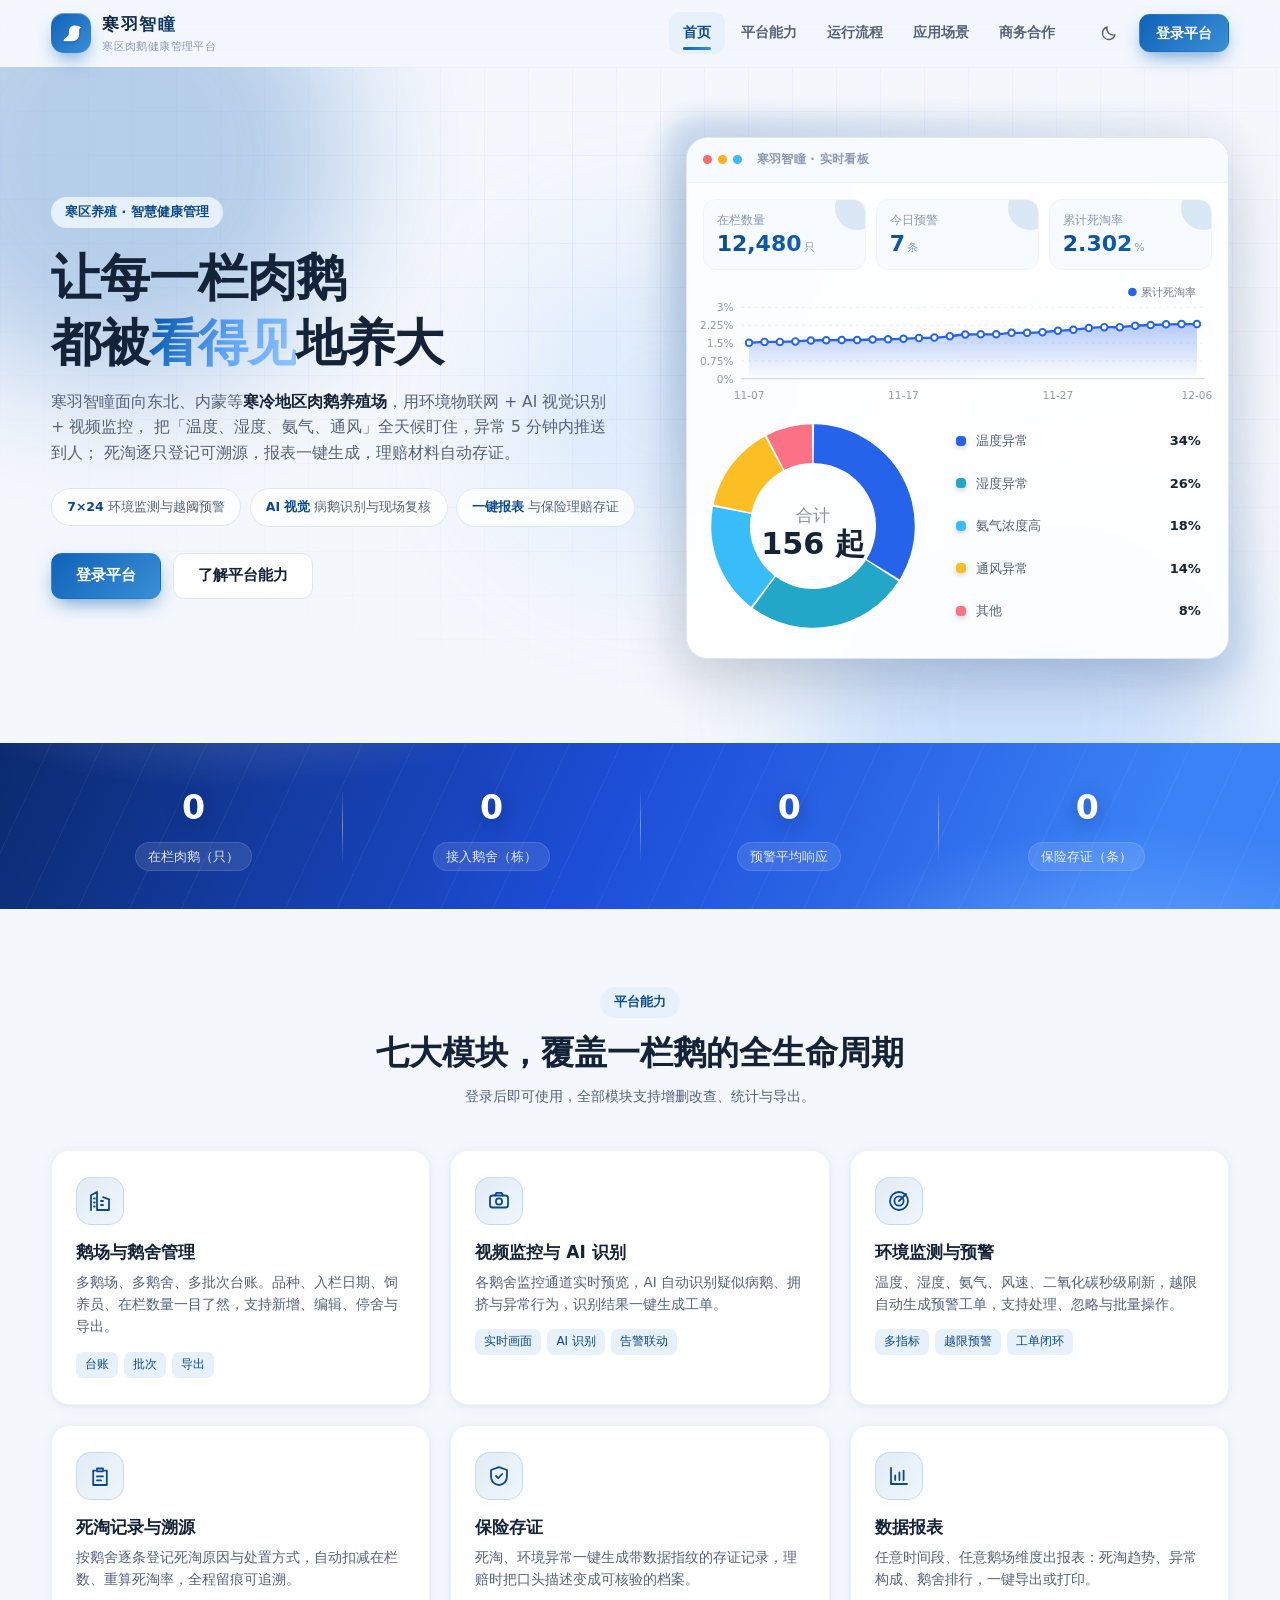
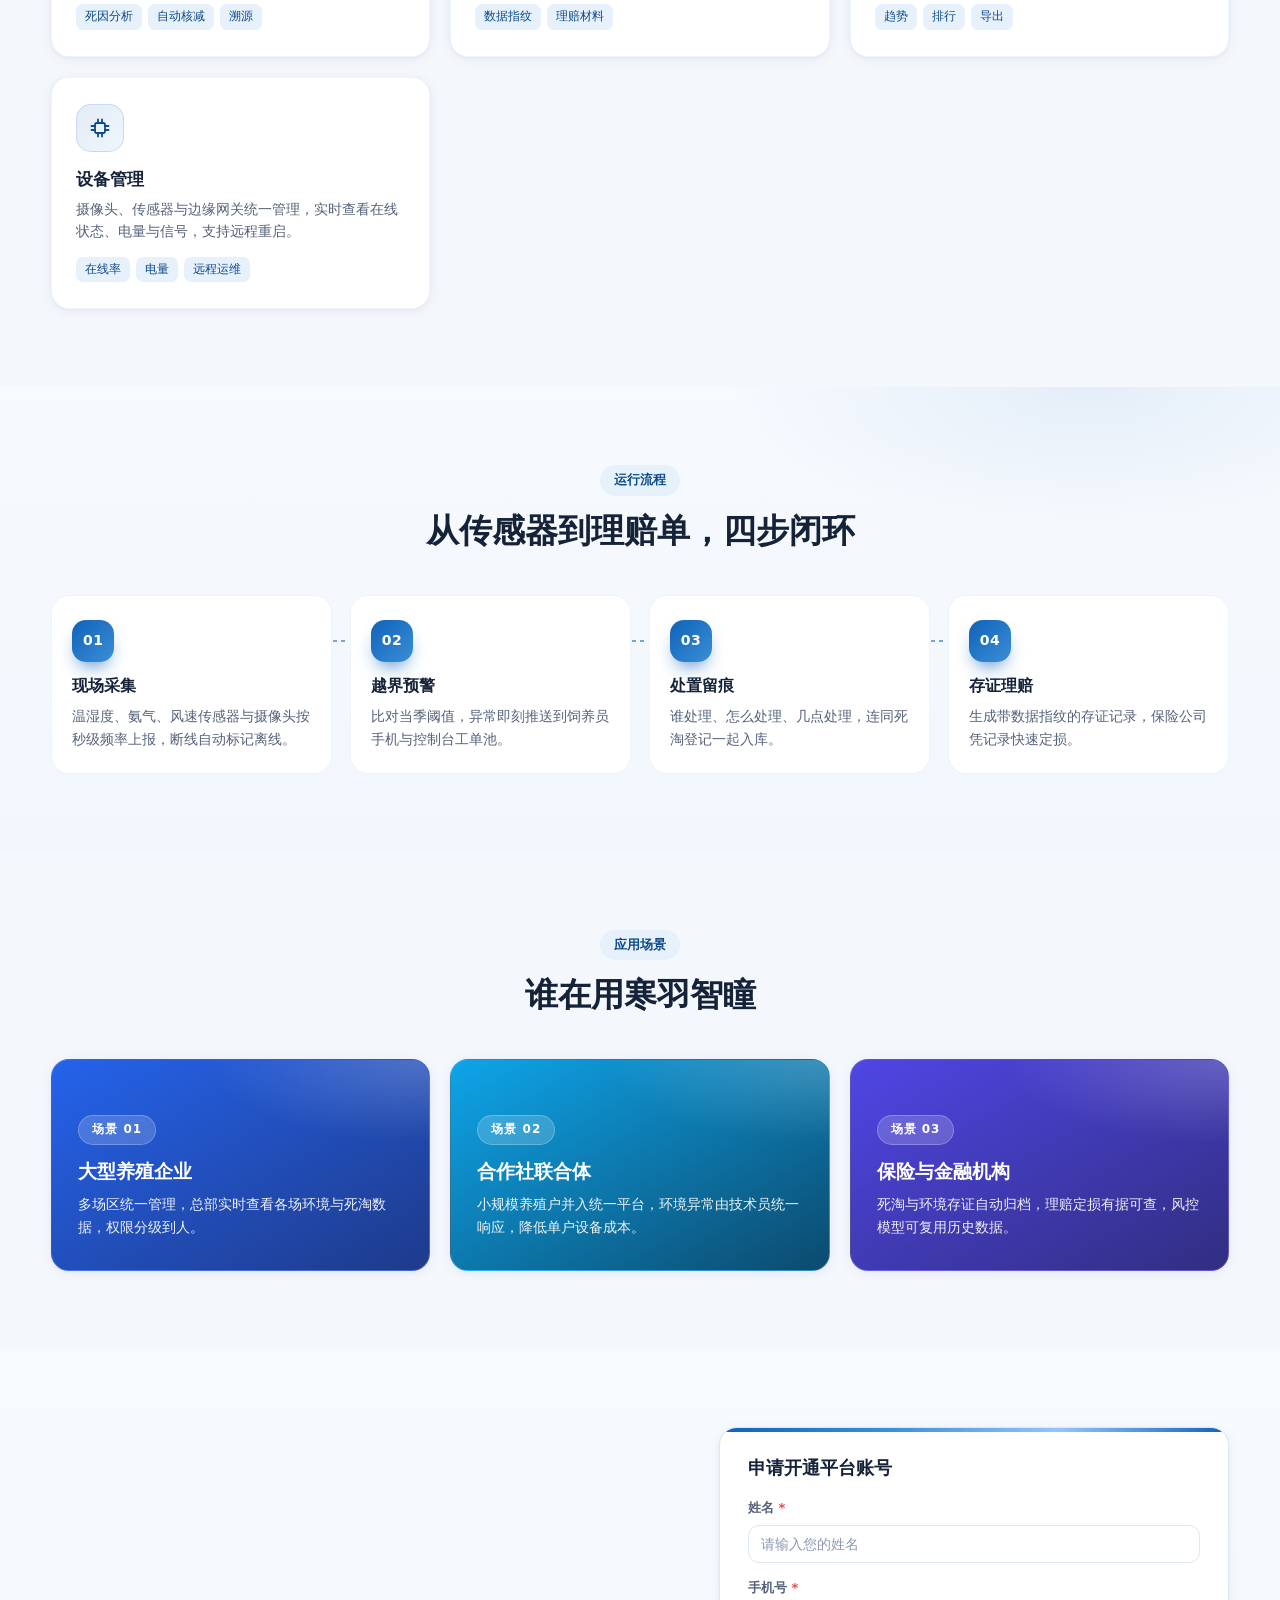
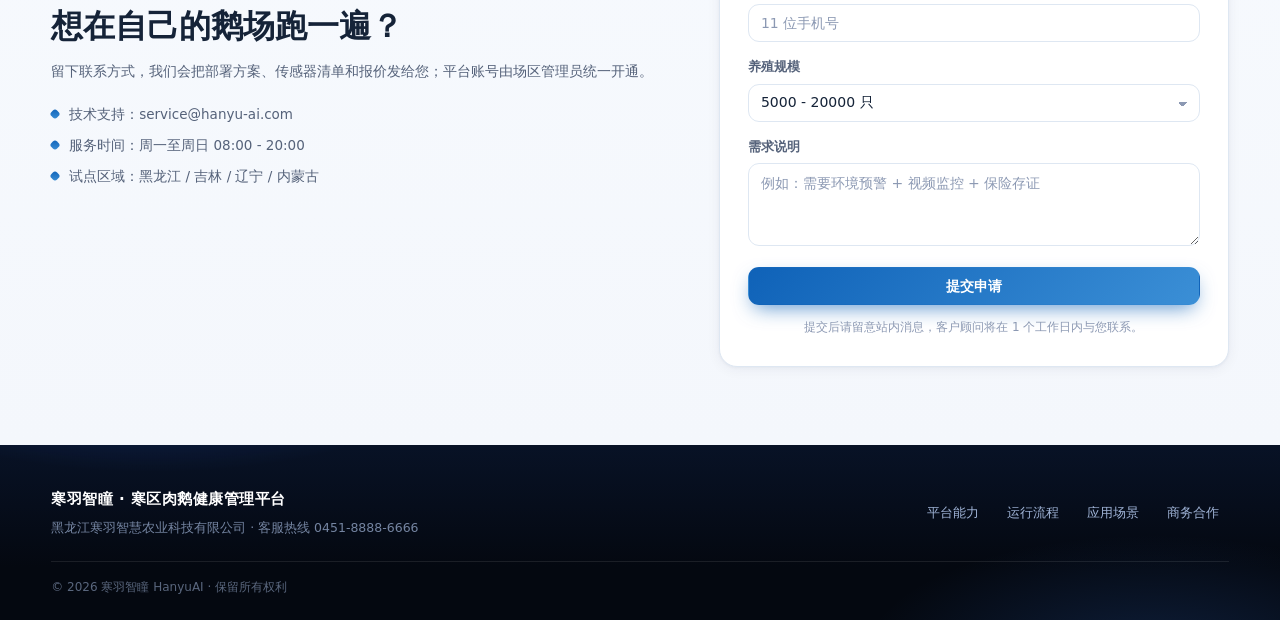
==== commit 30101e87: "修复登录弹窗：关闭按钮不可见(svg 0×0)与空标题栏布局，图标默认尺寸统一，缓存版本 v15" ====
--- a/app.html
+++ b/app.html
@@ -5,8 +5,8 @@
 <meta name="viewport" content="width=device-width,initial-scale=1">
 <title>控制台 · 寒羽智瞳</title>
 <link rel="icon" href="data:image/svg+xml,%3Csvg xmlns='http://www.w3.org/2000/svg' viewBox='0 0 32 32'%3E%3Ccircle cx='16' cy='16' r='16' fill='%232563EB'/%3E%3Cpath d='M21 7c-4 0-7 3-7 6.8V16c0 3.4-1.6 4.9-3.5 6.1C9 23 8 24.3 8 26h10c4.4 0 8-3.6 8-8V11l3-2-3.2-1.6C22.9 7.1 22 7 21 7z' fill='%23fff'/%3E%3C/svg%3E">
-<link rel="stylesheet" href="assets/css/theme.css?v=14">
-<link rel="stylesheet" href="assets/css/app.css?v=14">
+<link rel="stylesheet" href="assets/css/theme.css?v=15">
+<link rel="stylesheet" href="assets/css/app.css?v=15">
 </head>
 <body class="app">
 <div class="layout" id="layout">
@@ -61,9 +61,9 @@
 
 <div class="scrim" id="sideMask" hidden></div>
 
-<script src="assets/js/store.js?v=14"></script>
-<script src="assets/js/charts.js?v=14"></script>
-<script src="assets/js/ui.js?v=14"></script>
-<script src="assets/js/app.js?v=14"></script>
+<script src="assets/js/store.js?v=15"></script>
+<script src="assets/js/charts.js?v=15"></script>
+<script src="assets/js/ui.js?v=15"></script>
+<script src="assets/js/app.js?v=15"></script>
 </body>
 </html>
